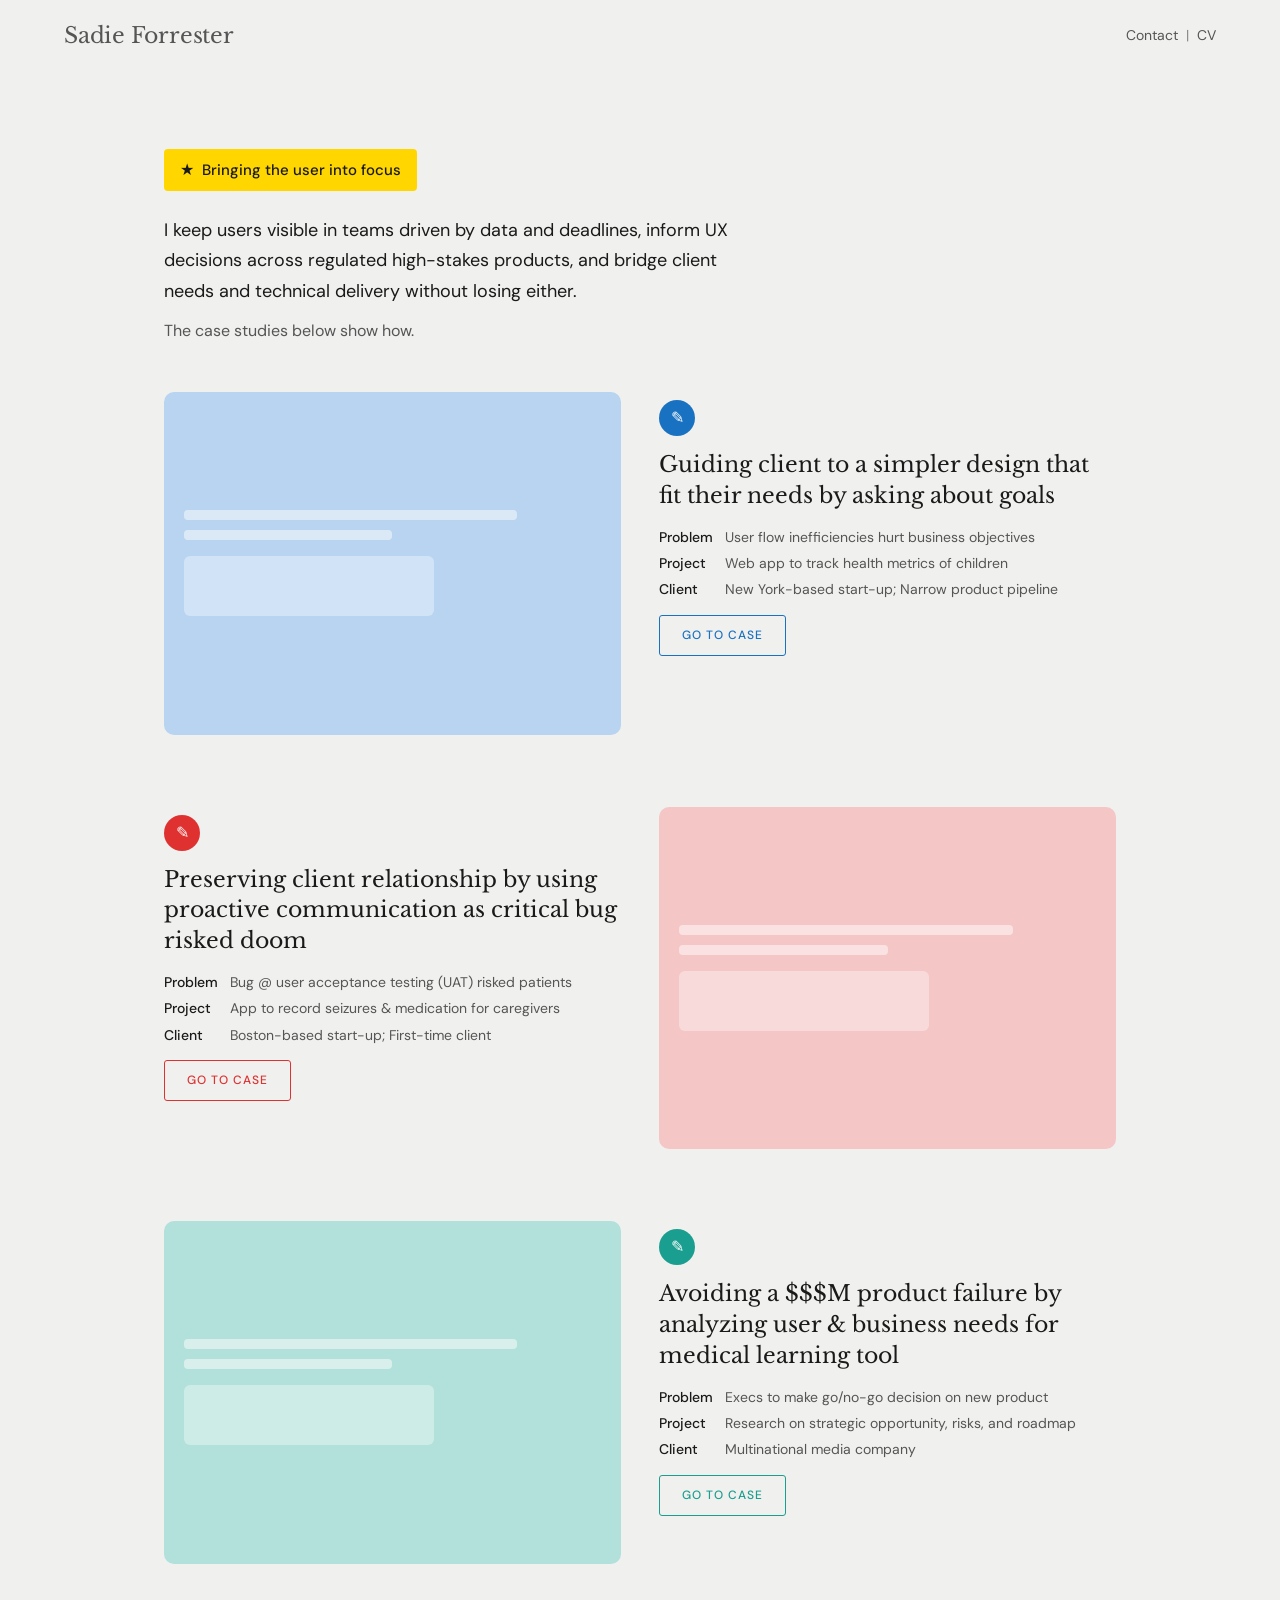
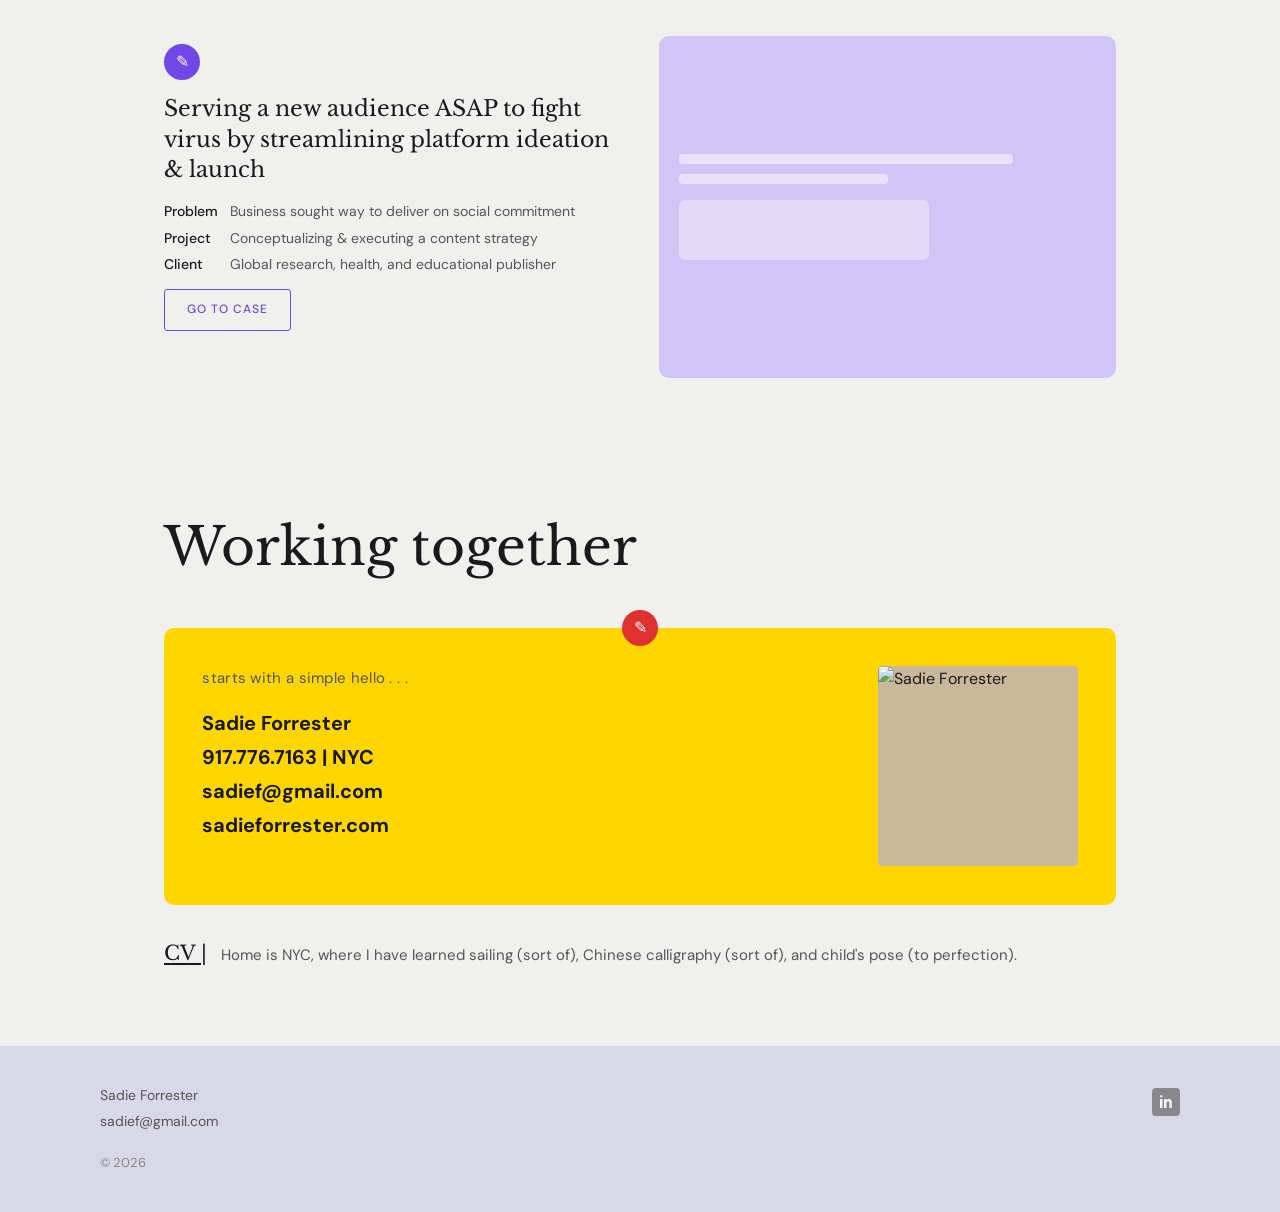
==== index.html @ 5a37bbf8 "Add files via upload" ====
<!DOCTYPE html>
<html lang="en">
<head>
  <meta charset="UTF-8" />
  <meta name="viewport" content="width=device-width, initial-scale=1.0" />
  <title>Sadie Forrester</title>
  <link rel="stylesheet" href="styles.css" />
  <link href="https://fonts.googleapis.com/css2?family=Libre+Baskerville:ital,wght@0,400;0,700;1,400&family=DM+Sans:wght@300;400;500&display=swap" rel="stylesheet">
</head>
<body>

  <!-- NAV -->
  <nav class="nav">
    <a href="index.html" class="nav-logo">Sadie Forrester</a>
    <div class="nav-links">
      <a href="contact.html">Contact</a>
      <span class="nav-divider">|</span>
      <a href="cv.html">CV</a>
    </div>
  </nav>

  <!-- HERO -->
  <section class="hero">
    <div class="hero-tag">
      <span class="star">★</span>
      <span>Bringing the user into focus</span>
    </div>
    <p class="hero-body">
      I keep users visible in teams driven by data and deadlines, inform UX decisions across regulated high-stakes products, and bridge client needs and technical delivery without losing either.
    </p>
    <p class="hero-sub">The case studies below show how.</p>
  </section>

  <!-- CASE STUDIES -->
  <main class="cases-grid">

    <!-- Case 1 -->
    <article class="case-card">
      <div class="case-preview case-preview--blue">
        <img src="assets/case1-preview.png" alt="Case 1 preview" onerror="this.style.display='none'" />
        <div class="case-preview-placeholder">
          <div class="preview-bar"></div>
          <div class="preview-bar short"></div>
          <div class="preview-box"></div>
        </div>
      </div>
      <div class="case-meta">
        <span class="case-icon case-icon--blue">✎</span>
        <h2 class="case-title">Guiding client to a simpler design that fit their needs by asking about goals</h2>
        <dl class="case-details">
          <dt>Problem</dt>
          <dd>User flow inefficiencies hurt business objectives</dd>
          <dt>Project</dt>
          <dd>Web app to track health metrics of children</dd>
          <dt>Client</dt>
          <dd>New York-based start-up; Narrow product pipeline</dd>
        </dl>
        <a href="case1.html" class="btn-case">GO TO CASE</a>
      </div>
    </article>

    <!-- Case 2 -->
    <article class="case-card">
      <div class="case-preview case-preview--red">
        <div class="case-preview-placeholder">
          <div class="preview-bar"></div>
          <div class="preview-bar short"></div>
          <div class="preview-box"></div>
        </div>
      </div>
      <div class="case-meta">
        <span class="case-icon case-icon--red">✎</span>
        <h2 class="case-title">Preserving client relationship by using proactive communication as critical bug risked doom</h2>
        <dl class="case-details">
          <dt>Problem</dt>
          <dd>Bug @ user acceptance testing (UAT) risked patients</dd>
          <dt>Project</dt>
          <dd>App to record seizures & medication for caregivers</dd>
          <dt>Client</dt>
          <dd>Boston-based start-up; First-time client</dd>
        </dl>
        <a href="case2.html" class="btn-case btn-case--red">GO TO CASE</a>
      </div>
    </article>

    <!-- Case 3 -->
    <article class="case-card">
      <div class="case-preview case-preview--teal">
        <div class="case-preview-placeholder">
          <div class="preview-bar"></div>
          <div class="preview-bar short"></div>
          <div class="preview-box"></div>
        </div>
      </div>
      <div class="case-meta">
        <span class="case-icon case-icon--teal">✎</span>
        <h2 class="case-title">Avoiding a $$$M product failure by analyzing user & business needs for medical learning tool</h2>
        <dl class="case-details">
          <dt>Problem</dt>
          <dd>Execs to make go/no-go decision on new product</dd>
          <dt>Project</dt>
          <dd>Research on strategic opportunity, risks, and roadmap</dd>
          <dt>Client</dt>
          <dd>Multinational media company</dd>
        </dl>
        <a href="case3.html" class="btn-case btn-case--teal">GO TO CASE</a>
      </div>
    </article>

    <!-- Case 4 -->
    <article class="case-card">
      <div class="case-preview case-preview--purple">
        <div class="case-preview-placeholder">
          <div class="preview-bar"></div>
          <div class="preview-bar short"></div>
          <div class="preview-box"></div>
        </div>
      </div>
      <div class="case-meta">
        <span class="case-icon case-icon--purple">✎</span>
        <h2 class="case-title">Serving a new audience ASAP to fight virus by streamlining platform ideation & launch</h2>
        <dl class="case-details">
          <dt>Problem</dt>
          <dd>Business sought way to deliver on social commitment</dd>
          <dt>Project</dt>
          <dd>Conceptualizing & executing a content strategy</dd>
          <dt>Client</dt>
          <dd>Global research, health, and educational publisher</dd>
        </dl>
        <a href="case4.html" class="btn-case btn-case--purple">GO TO CASE</a>
      </div>
    </article>

  </main>

  <!-- WORKING TOGETHER SECTION -->
  <section class="working-together">
    <h2 class="wt-title">Working together</h2>
    <div class="wt-card">
      <span class="wt-icon">✎</span>
      <div class="wt-card-inner">
        <div class="wt-text">
          <p class="wt-tagline">starts with a simple hello . . .</p>
          <p class="wt-contact-info">
            <strong>Sadie Forrester</strong><br>
            917.776.7163 | NYC<br>
            sadief@gmail.com<br>
            sadieforrester.com
          </p>
        </div>
        <div class="wt-photo">
          <img src="assets/sadie-photo.jpg" alt="Sadie Forrester" onerror="this.style.background='#c9b99a'; this.style.display='block';" />
        </div>
      </div>
    </div>
    <div class="wt-cv">
      <span class="cv-label">CV |</span>
      <p class="cv-text">Home is NYC, where I have learned sailing (sort of), Chinese calligraphy (sort of), and child's pose (to perfection).</p>
    </div>
  </section>

  <!-- FOOTER -->
  <footer class="footer">
    <div class="footer-inner">
      <div class="footer-left">
        <p>Sadie Forrester</p>
        <p>sadief@gmail.com</p>
        <p class="footer-copy">© 2026</p>
      </div>
      <a href="https://linkedin.com" class="footer-linkedin" aria-label="LinkedIn">
        <svg width="28" height="28" viewBox="0 0 28 28" fill="none" xmlns="http://www.w3.org/2000/svg">
          <rect width="28" height="28" rx="4" fill="#666"/>
          <path d="M8 11h2.5v9H8v-9zm1.25-1.5a1.25 1.25 0 110-2.5 1.25 1.25 0 010 2.5zM12 11h2.4v1.23h.03c.33-.63 1.15-1.3 2.37-1.3 2.54 0 3 1.67 3 3.84V20h-2.5v-4.7c0-.93-.02-2.13-1.3-2.13-1.3 0-1.5 1.01-1.5 2.06V20H12v-9z" fill="white"/>
        </svg>
      </a>
    </div>
  </footer>

  <script src="main.js"></script>
</body>
</html>
---- styles.css ----
/* =============================================
   SADIE FORRESTER — RESPONSIVE PORTFOLIO
   Breakpoints: mobile <600, tablet 600-1024, desktop >1024
   ============================================= */

:root {
  --yellow: #FFD600;
  --yellow-dark: #f5ca00;
  --red: #E03131;
  --teal: #1a9e8f;
  --purple: #7048e8;
  --blue-btn: #1971c2;
  --bg: #f0f0ee;
  --bg-footer: #d8d8e8;
  --text: #1a1a1a;
  --text-light: #555;
  --text-muted: #888;
  --font-serif: 'Libre Baskerville', Georgia, serif;
  --font-sans: 'DM Sans', sans-serif;
  --max-w: 1080px;
  --gutter: clamp(20px, 5vw, 80px);
  --radius: 10px;
}

*, *::before, *::after { box-sizing: border-box; margin: 0; padding: 0; }

html { scroll-behavior: smooth; }

body {
  background: var(--bg);
  color: var(--text);
  font-family: var(--font-sans);
  font-size: 16px;
  line-height: 1.6;
  -webkit-font-smoothing: antialiased;
}

a { color: inherit; text-decoration: none; }

img { display: block; max-width: 100%; height: auto; }

/* =============================================
   NAV
   ============================================= */
.nav {
  display: flex;
  align-items: center;
  justify-content: space-between;
  padding: 18px var(--gutter);
  background: var(--bg);
  position: sticky;
  top: 0;
  z-index: 100;
  border-bottom: 1px solid transparent;
  transition: border-color 0.2s;
}

.nav.scrolled { border-color: #ddd; }

.nav-logo {
  font-family: var(--font-serif);
  font-size: clamp(16px, 2vw, 22px);
  font-weight: 400;
  color: var(--text-light);
  letter-spacing: -0.01em;
}

.nav-links {
  display: flex;
  align-items: center;
  gap: 8px;
  font-size: 14px;
  color: var(--text-light);
}

.nav-links a:hover { color: var(--text); }
.nav-divider { color: var(--text-muted); }

/* =============================================
   HERO
   ============================================= */
.hero {
  max-width: var(--max-w);
  margin: 0 auto;
  padding: clamp(32px, 6vw, 80px) var(--gutter) clamp(24px, 4vw, 48px);
}

.hero-tag {
  display: inline-flex;
  align-items: center;
  gap: 8px;
  background: var(--yellow);
  padding: 8px 16px;
  border-radius: 4px;
  font-size: clamp(13px, 1.5vw, 15px);
  font-weight: 500;
  margin-bottom: 24px;
}

.star { font-size: 16px; }

.hero-body {
  font-size: clamp(15px, 1.8vw, 18px);
  color: var(--text);
  max-width: 600px;
  margin-bottom: 12px;
  line-height: 1.7;
}

.hero-sub {
  font-size: clamp(14px, 1.5vw, 16px);
  color: var(--text-light);
}

/* =============================================
   CASE STUDIES GRID
   ============================================= */
.cases-grid {
  max-width: var(--max-w);
  margin: 0 auto;
  padding: 0 var(--gutter) clamp(40px, 6vw, 80px);
  display: grid;
  gap: clamp(48px, 6vw, 72px);
}

.case-card {
  display: grid;
  grid-template-columns: 1fr 1fr;
  gap: clamp(20px, 3vw, 48px);
  align-items: start;
}

/* Alternate image/text sides */
.case-card:nth-child(even) .case-preview { order: 2; }
.case-card:nth-child(even) .case-meta { order: 1; }

/* CASE PREVIEW */
.case-preview {
  border-radius: var(--radius);
  overflow: hidden;
  aspect-ratio: 4/3;
  position: relative;
  display: flex;
  align-items: center;
  justify-content: center;
}

.case-preview img {
  width: 100%;
  height: 100%;
  object-fit: cover;
  border-radius: var(--radius);
}

.case-preview-placeholder {
  width: 100%;
  height: 100%;
  display: flex;
  flex-direction: column;
  gap: 10px;
  padding: 20px;
  justify-content: center;
}

.preview-bar {
  height: 10px;
  background: rgba(255,255,255,0.5);
  border-radius: 4px;
  width: 80%;
}
.preview-bar.short { width: 50%; }
.preview-box {
  width: 60%;
  height: 60px;
  background: rgba(255,255,255,0.35);
  border-radius: 6px;
  margin-top: 6px;
}

.case-preview--blue   { background: #b8d4f0; }
.case-preview--red    { background: #f5c6c6; }
.case-preview--teal   { background: #b2e0da; }
.case-preview--purple { background: #d0c5f5; }

/* CASE META */
.case-meta {
  display: flex;
  flex-direction: column;
  gap: 14px;
  padding-top: 8px;
}

.case-icon {
  width: 36px;
  height: 36px;
  border-radius: 50%;
  display: flex;
  align-items: center;
  justify-content: center;
  font-size: 16px;
  color: white;
  flex-shrink: 0;
}
.case-icon--blue   { background: var(--blue-btn); }
.case-icon--red    { background: var(--red); }
.case-icon--teal   { background: var(--teal); }
.case-icon--purple { background: var(--purple); }

.case-title {
  font-family: var(--font-serif);
  font-size: clamp(16px, 2vw, 22px);
  font-weight: 400;
  line-height: 1.4;
  color: var(--text);
}

.case-details {
  display: grid;
  grid-template-columns: auto 1fr;
  gap: 4px 12px;
  font-size: clamp(12px, 1.3vw, 14px);
  color: var(--text-light);
}

.case-details dt {
  font-weight: 500;
  color: var(--text);
  white-space: nowrap;
}

.case-details dd { color: var(--text-light); }

/* CASE BUTTON */
.btn-case {
  display: inline-block;
  border: 1.5px solid var(--blue-btn);
  color: var(--blue-btn);
  font-size: 12px;
  font-weight: 500;
  letter-spacing: 0.08em;
  padding: 10px 22px;
  border-radius: 3px;
  text-transform: uppercase;
  width: fit-content;
  transition: background 0.2s, color 0.2s;
}
.btn-case:hover { background: var(--blue-btn); color: white; }

.btn-case--red    { border-color: var(--red); color: var(--red); }
.btn-case--red:hover { background: var(--red); color: white; }

.btn-case--teal   { border-color: var(--teal); color: var(--teal); }
.btn-case--teal:hover { background: var(--teal); color: white; }

.btn-case--purple { border-color: var(--purple); color: var(--purple); }
.btn-case--purple:hover { background: var(--purple); color: white; }

/* =============================================
   WORKING TOGETHER
   ============================================= */
.working-together {
  max-width: var(--max-w);
  margin: 0 auto;
  padding: clamp(24px, 4vw, 56px) var(--gutter) clamp(40px, 6vw, 80px);
}

.wt-title {
  font-family: var(--font-serif);
  font-size: clamp(28px, 5vw, 52px);
  font-weight: 400;
  margin-bottom: clamp(24px, 3vw, 40px);
  color: var(--text);
}

.wt-card {
  background: var(--yellow);
  border-radius: var(--radius);
  padding: clamp(24px, 3vw, 40px);
  position: relative;
  margin-bottom: 32px;
}

.wt-icon {
  position: absolute;
  top: -18px;
  left: 50%;
  transform: translateX(-50%);
  width: 36px;
  height: 36px;
  background: var(--red);
  border-radius: 50%;
  display: flex;
  align-items: center;
  justify-content: center;
  color: white;
  font-size: 16px;
}

.wt-card-inner {
  display: flex;
  gap: clamp(20px, 3vw, 40px);
  align-items: flex-start;
}

.wt-text { flex: 1; }

.wt-tagline {
  font-size: clamp(12px, 1.5vw, 15px);
  color: #555;
  font-style: normal;
  margin-bottom: 16px;
  letter-spacing: 0.02em;
}

.wt-contact-info {
  font-size: clamp(15px, 1.8vw, 20px);
  font-weight: 700;
  line-height: 1.7;
}

.wt-photo {
  width: clamp(100px, 20vw, 200px);
  flex-shrink: 0;
}

.wt-photo img {
  width: 100%;
  aspect-ratio: 1;
  object-fit: cover;
  border-radius: 4px;
  background: #c9b99a;
  min-height: 100px;
}

.wt-cv {
  display: flex;
  align-items: baseline;
  gap: 14px;
}

.cv-label {
  font-family: var(--font-serif);
  font-size: clamp(16px, 2vw, 20px);
  text-decoration: underline;
  text-underline-offset: 3px;
  white-space: nowrap;
  flex-shrink: 0;
}

.cv-text {
  font-size: clamp(13px, 1.5vw, 15px);
  color: var(--text-light);
}

/* =============================================
   FOOTER
   ============================================= */
.footer {
  background: var(--bg-footer);
  padding: clamp(24px, 3vw, 40px) var(--gutter);
}

.footer-inner {
  max-width: var(--max-w);
  margin: 0 auto;
  display: flex;
  justify-content: space-between;
  align-items: flex-start;
}

.footer-left {
  display: flex;
  flex-direction: column;
  gap: 4px;
  font-size: 14px;
  color: var(--text-light);
}

.footer-copy { margin-top: 16px; font-size: 13px; color: var(--text-muted); }

.footer-linkedin { display: flex; align-items: center; margin-top: 4px; }
.footer-linkedin svg { opacity: 0.7; transition: opacity 0.2s; }
.footer-linkedin:hover svg { opacity: 1; }

/* =============================================
   CASE STUDY PAGE (shared)
   ============================================= */
.case-page {
  max-width: 860px;
  margin: 0 auto;
  padding: clamp(32px, 5vw, 64px) var(--gutter);
}

.case-page-header {
  margin-bottom: clamp(32px, 4vw, 56px);
}

.case-label {
  font-size: 12px;
  font-weight: 500;
  letter-spacing: 0.1em;
  text-transform: uppercase;
  color: var(--text-muted);
  margin-bottom: 8px;
}

.case-page-title {
  font-family: var(--font-serif);
  font-size: clamp(18px, 2.5vw, 28px);
  font-weight: 700;
  line-height: 1.35;
  color: var(--text);
  margin-bottom: 24px;
}

.case-study-section {
  margin-bottom: clamp(40px, 5vw, 64px);
}

.case-study-section h2 {
  font-family: var(--font-serif);
  font-size: clamp(20px, 2.5vw, 28px);
  font-weight: 400;
  line-height: 1.35;
  margin-bottom: 20px;
  color: var(--text);
}

.case-study-section h3 {
  font-size: clamp(14px, 1.5vw, 16px);
  font-weight: 600;
  margin-bottom: 12px;
  color: var(--text);
}

.case-study-section p {
  font-size: clamp(14px, 1.5vw, 16px);
  color: var(--text-light);
  margin-bottom: 12px;
  line-height: 1.75;
}

.case-study-section ul {
  padding-left: 20px;
  font-size: clamp(14px, 1.5vw, 16px);
  color: var(--text-light);
  line-height: 1.75;
}

.case-highlight {
  background: var(--yellow);
  padding: clamp(20px, 3vw, 36px);
  border-radius: var(--radius);
  margin: 24px 0;
}

.case-highlight h2 {
  font-family: var(--font-serif);
  font-size: clamp(18px, 2.5vw, 26px);
  font-weight: 400;
  line-height: 1.4;
  margin-bottom: 12px;
}

.case-highlight ul {
  padding-left: 20px;
  font-size: clamp(13px, 1.5vw, 15px);
  line-height: 1.8;
}

.case-highlight-salmon {
  background: #f5c4a0;
  padding: clamp(20px, 3vw, 36px);
  border-radius: var(--radius);
  margin: 24px 0;
}

.case-step-icon {
  width: 36px;
  height: 36px;
  border-radius: 50%;
  display: flex;
  align-items: center;
  justify-content: center;
  font-size: 16px;
  color: white;
  margin-bottom: 16px;
  flex-shrink: 0;
}

.role-block {
  display: flex;
  gap: 16px;
  align-items: flex-start;
  flex-wrap: wrap;
}

.role-block-text { flex: 1; min-width: 200px; }

.role-block-logo {
  background: white;
  padding: 10px 16px;
  border-radius: 6px;
  font-weight: 700;
  font-size: 14px;
  display: flex;
  align-items: center;
  gap: 4px;
  white-space: nowrap;
  flex-shrink: 0;
}

.case-image {
  width: 100%;
  border-radius: 6px;
  background: #ddd;
  margin: 16px 0;
  min-height: 160px;
}

.step-grid {
  display: grid;
  grid-template-columns: 1fr 1fr;
  gap: 24px;
  margin: 20px 0;
}

.step-box {
  padding: 20px;
  background: rgba(0,0,0,0.04);
  border-radius: 8px;
}

.next-case-nav {
  display: flex;
  justify-content: space-between;
  align-items: center;
  padding: 24px 0;
  border-top: 1px solid #ddd;
  margin-top: 48px;
  font-size: 13px;
  color: var(--text-muted);
  letter-spacing: 0.05em;
  text-transform: uppercase;
}

.next-case-nav a {
  display: flex;
  align-items: center;
  gap: 6px;
  color: var(--text-light);
  font-weight: 500;
  transition: color 0.2s;
}

.next-case-nav a:hover { color: var(--text); }

/* Return button */
.return-btn {
  display: block;
  text-align: center;
  margin: 40px auto 0;
  border: 1.5px solid #aaa;
  color: var(--text-light);
  font-size: 12px;
  font-weight: 500;
  letter-spacing: 0.08em;
  padding: 12px 28px;
  border-radius: 3px;
  text-transform: uppercase;
  width: fit-content;
  transition: background 0.2s, color 0.2s;
}
.return-btn:hover { background: var(--text-light); color: white; }

/* =============================================
   CONTACT PAGE
   ============================================= */
.contact-page {
  max-width: var(--max-w);
  margin: 0 auto;
  padding: clamp(24px, 4vw, 56px) var(--gutter) clamp(40px, 6vw, 80px);
}

/* =============================================
   CV PAGE
   ============================================= */
.cv-page {
  max-width: 800px;
  margin: 0 auto;
  padding: clamp(32px, 5vw, 64px) var(--gutter);
}

.cv-page h1 {
  font-family: var(--font-serif);
  font-size: clamp(24px, 3vw, 36px);
  font-weight: 400;
  margin-bottom: 32px;
}

.cv-section { margin-bottom: 40px; }

.cv-section h2 {
  font-size: 12px;
  font-weight: 600;
  text-transform: uppercase;
  letter-spacing: 0.1em;
  border-bottom: 1px solid #ccc;
  padding-bottom: 8px;
  margin-bottom: 16px;
  color: var(--text-muted);
}

.cv-item { margin-bottom: 20px; }

.cv-item-header {
  display: flex;
  justify-content: space-between;
  align-items: baseline;
  gap: 12px;
  flex-wrap: wrap;
}

.cv-item-title {
  font-weight: 600;
  font-size: 15px;
}

.cv-item-date {
  font-size: 13px;
  color: var(--text-muted);
  white-space: nowrap;
}

.cv-item-company {
  font-size: 14px;
  color: var(--text-light);
  margin-bottom: 6px;
}

.cv-item p {
  font-size: 14px;
  color: var(--text-light);
  line-height: 1.7;
}

/* =============================================
   RESPONSIVE — TABLET (600–1024px)
   ============================================= */
@media (max-width: 1024px) {
  .step-grid {
    grid-template-columns: 1fr;
  }
}

/* =============================================
   RESPONSIVE — MOBILE (<600px)
   ============================================= */
@media (max-width: 600px) {
  :root { --gutter: 20px; }

  /* Nav */
  .nav { padding: 14px 20px; }
  .nav-logo { font-size: 16px; }
  .nav-links { font-size: 13px; gap: 6px; }

  /* Hero */
  .hero { padding: 28px 20px 20px; }

  /* Case cards — stack vertically */
  .case-card {
    grid-template-columns: 1fr;
    gap: 16px;
  }
  .case-card:nth-child(even) .case-preview { order: 0; }
  .case-card:nth-child(even) .case-meta { order: 0; }

  .case-preview { aspect-ratio: 16/9; }

  /* Working together */
  .wt-card-inner { flex-direction: column; }
  .wt-photo { width: 120px; }
  .wt-cv { flex-direction: column; gap: 8px; }

  /* Case page */
  .case-page { padding: 24px 20px; }

  /* Footer */
  .footer-inner { gap: 16px; }

  /* Step grid */
  .step-grid { grid-template-columns: 1fr; }

  /* Role block */
  .role-block { flex-direction: column; }
}

/* =============================================
   PAGE TRANSITIONS
   ============================================= */
@keyframes fadeIn {
  from { opacity: 0; transform: translateY(12px); }
  to { opacity: 1; transform: translateY(0); }
}

body { animation: fadeIn 0.35s ease both; }

/* =============================================
   CORNER BRACKETS DECORATION
   ============================================= */
.bracket-frame {
  position: relative;
  margin: 0 auto;
  max-width: var(--max-w);
  padding: 0 var(--gutter);
}

.bracket-frame::before,
.bracket-frame::after {
  content: '';
  position: absolute;
  width: 20px;
  height: 20px;
  border-color: #bbb;
  border-style: solid;
}

.bracket-frame::before {
  top: 0; left: var(--gutter);
  border-width: 2px 0 0 2px;
}

.bracket-frame::after {
  bottom: 0; right: var(--gutter);
  border-width: 0 2px 2px 0;
}
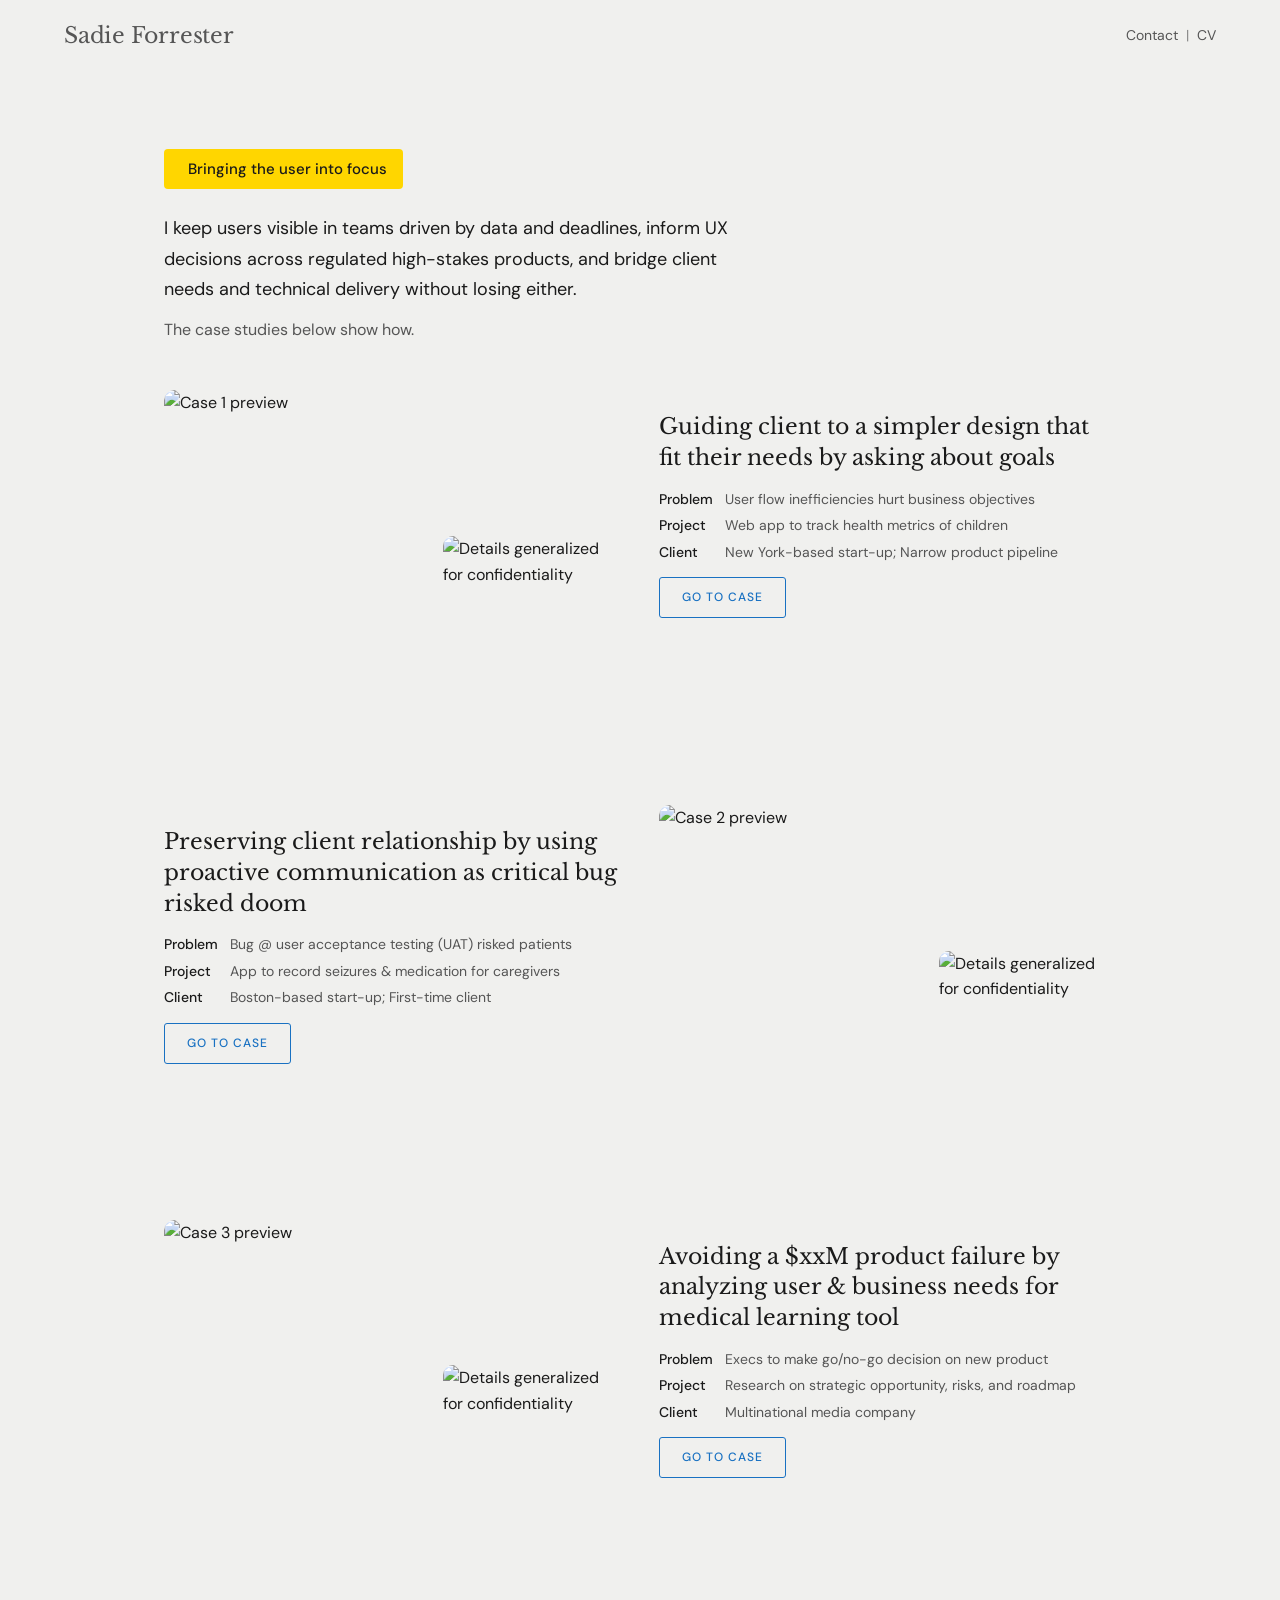
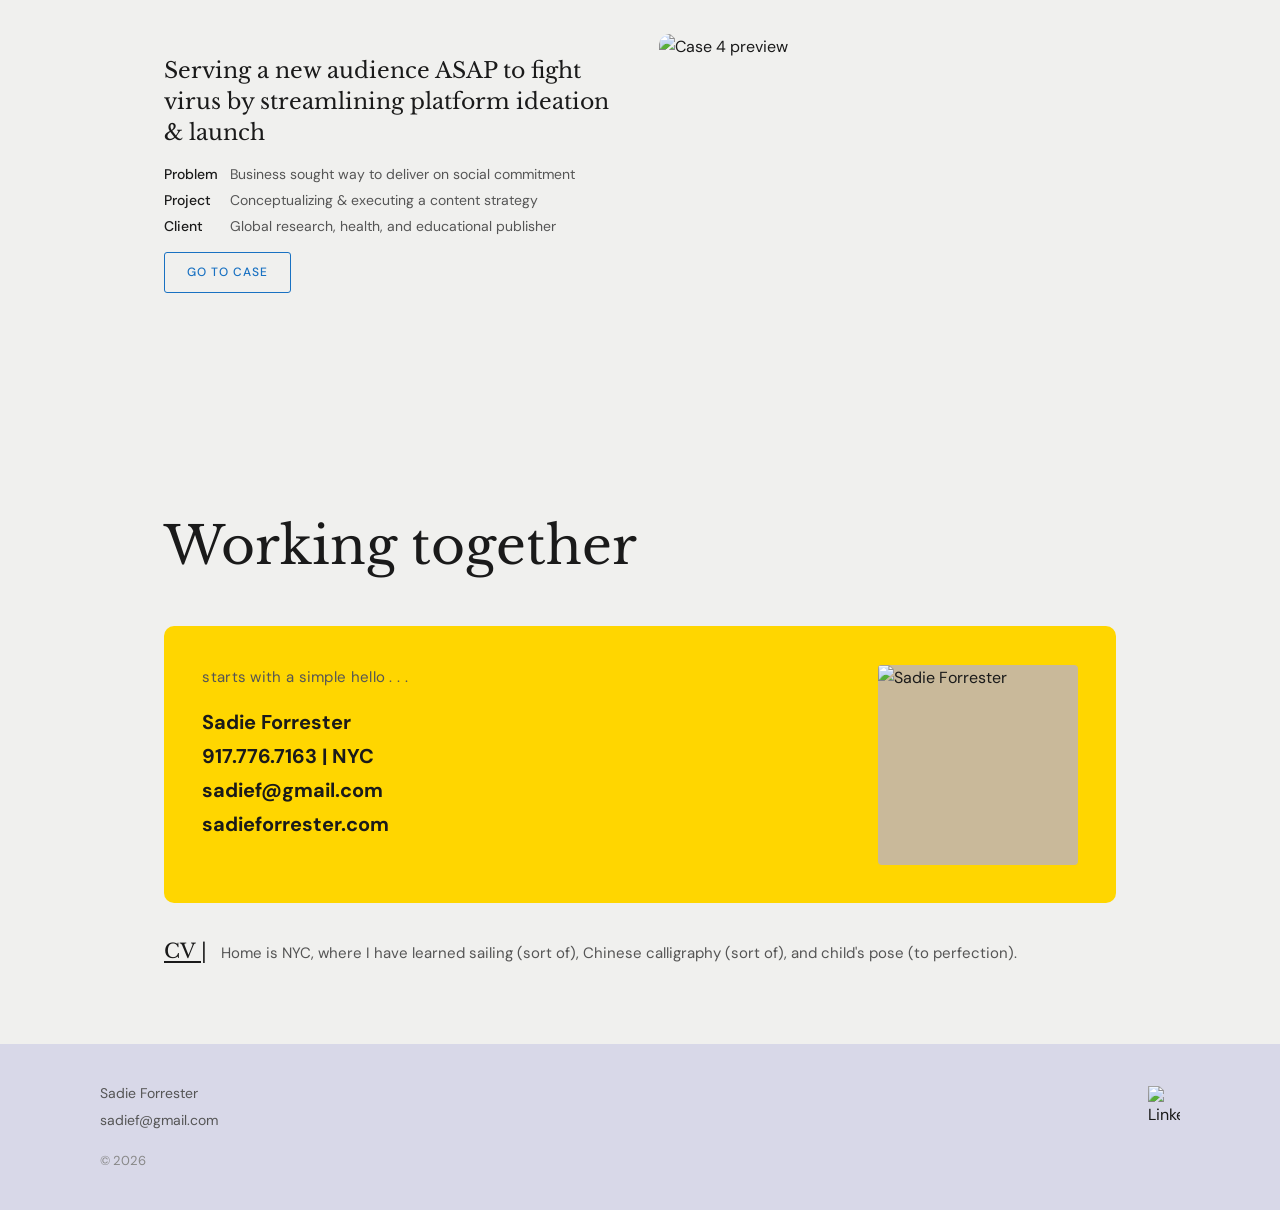
==== commit b29326ac: "Add files via upload" ====
--- a/index.html
+++ b/index.html
@@ -3,175 +3,152 @@
 <head>
   <meta charset="UTF-8" />
   <meta name="viewport" content="width=device-width, initial-scale=1.0" />
-  <title>Sadie Forrester</title>
+  <title>Sadie Forrester Product Design</title>
   <link rel="stylesheet" href="styles.css" />
   <link href="https://fonts.googleapis.com/css2?family=Libre+Baskerville:ital,wght@0,400;0,700;1,400&family=DM+Sans:wght@300;400;500&display=swap" rel="stylesheet">
 </head>
 <body>
 
-  <!-- NAV -->
   <nav class="nav">
     <a href="index.html" class="nav-logo">Sadie Forrester</a>
     <div class="nav-links">
       <a href="contact.html">Contact</a>
       <span class="nav-divider">|</span>
-      <a href="cv.html">CV</a>
+      <a href="https://drive.google.com/file/d/1K-sduLfD4elApQEqa386CJkQNnp3YMXb/view?usp=sharing" target="_blank">CV</a>
     </div>
   </nav>
 
-  <!-- HERO -->
   <section class="hero">
     <div class="hero-tag">
-      <span class="star">★</span>
+      <img src="https://www.sadieforrester.com/_assets/v11/912a834483ef8fdd9a302430ced0adff1baad676.svg" alt="" class="hero-tag-icon" />
       <span>Bringing the user into focus</span>
     </div>
-    <p class="hero-body">
-      I keep users visible in teams driven by data and deadlines, inform UX decisions across regulated high-stakes products, and bridge client needs and technical delivery without losing either.
-    </p>
+    <p class="hero-body">I keep users visible in teams driven by data and deadlines, inform UX decisions across regulated high-stakes products, and bridge client needs and technical delivery without losing either.</p>
     <p class="hero-sub">The case studies below show how.</p>
   </section>
 
-  <!-- CASE STUDIES -->
   <main class="cases-grid">
 
-    <!-- Case 1 -->
     <article class="case-card">
-      <div class="case-preview case-preview--blue">
-        <img src="assets/case1-preview.png" alt="Case 1 preview" onerror="this.style.display='none'" />
-        <div class="case-preview-placeholder">
-          <div class="preview-bar"></div>
-          <div class="preview-bar short"></div>
-          <div class="preview-box"></div>
+      <div class="case-preview">
+        <img src="https://www.sadieforrester.com/_assets/v11/b9c0efaf76ffd2287ed1f43edaa5744e029959a1.png" alt="Case 1 preview" class="preview-img" />
+        <div class="confidentiality-badge">
+          <img src="https://www.sadieforrester.com/_assets/v11/6470732bac26b77893629264b9b4aafd38997ca8.svg" alt="Details generalized for confidentiality" />
         </div>
       </div>
       <div class="case-meta">
-        <span class="case-icon case-icon--blue">✎</span>
+        <img src="https://www.sadieforrester.com/_assets/v11/f7071cefa5104e6b1405f8dc7cc6298db84c6225.svg" alt="" class="case-icon-img" />
         <h2 class="case-title">Guiding client to a simpler design that fit their needs by asking about goals</h2>
         <dl class="case-details">
-          <dt>Problem</dt>
-          <dd>User flow inefficiencies hurt business objectives</dd>
-          <dt>Project</dt>
-          <dd>Web app to track health metrics of children</dd>
-          <dt>Client</dt>
-          <dd>New York-based start-up; Narrow product pipeline</dd>
+          <dt>Problem</dt><dd>User flow inefficiencies hurt business objectives</dd>
+          <dt>Project</dt><dd>Web app to track health metrics of children</dd>
+          <dt>Client</dt><dd>New York-based start-up; Narrow product pipeline</dd>
         </dl>
-        <a href="case1.html" class="btn-case">GO TO CASE</a>
+        <a href="case1.html" class="btn-case">
+          <img src="https://www.sadieforrester.com/_assets/v11/f3c5f95e973d28b500ced9c5968bce44490f41d5.svg" alt="" class="btn-icon" />Go to case
+        </a>
       </div>
     </article>
 
-    <!-- Case 2 -->
-    <article class="case-card">
-      <div class="case-preview case-preview--red">
-        <div class="case-preview-placeholder">
-          <div class="preview-bar"></div>
-          <div class="preview-bar short"></div>
-          <div class="preview-box"></div>
+    <article class="case-card case-card--reverse">
+      <div class="case-preview">
+        <img src="https://www.sadieforrester.com/_assets/v11/4e1322307d984f1189d584a5adaa9f0f3a6e53dc.png" alt="Case 2 preview" class="preview-img" />
+        <div class="confidentiality-badge">
+          <img src="https://www.sadieforrester.com/_assets/v11/6470732bac26b77893629264b9b4aafd38997ca8.svg" alt="Details generalized for confidentiality" />
         </div>
       </div>
       <div class="case-meta">
-        <span class="case-icon case-icon--red">✎</span>
+        <img src="https://www.sadieforrester.com/_assets/v11/53761e948f29c969edc8534885cf1750d7807405.svg" alt="" class="case-icon-img" />
         <h2 class="case-title">Preserving client relationship by using proactive communication as critical bug risked doom</h2>
         <dl class="case-details">
-          <dt>Problem</dt>
-          <dd>Bug @ user acceptance testing (UAT) risked patients</dd>
-          <dt>Project</dt>
-          <dd>App to record seizures & medication for caregivers</dd>
-          <dt>Client</dt>
-          <dd>Boston-based start-up; First-time client</dd>
+          <dt>Problem</dt><dd>Bug @ user acceptance testing (UAT) risked patients</dd>
+          <dt>Project</dt><dd>App to record seizures & medication for caregivers</dd>
+          <dt>Client</dt><dd>Boston-based start-up; First-time client</dd>
         </dl>
-        <a href="case2.html" class="btn-case btn-case--red">GO TO CASE</a>
+        <a href="case2.html" class="btn-case">
+          <img src="https://www.sadieforrester.com/_assets/v11/13f8084ab1d3ebd6e8df327454de1ab0598adbe4.svg" alt="" class="btn-icon" />Go to case
+        </a>
       </div>
     </article>
 
-    <!-- Case 3 -->
     <article class="case-card">
-      <div class="case-preview case-preview--teal">
-        <div class="case-preview-placeholder">
-          <div class="preview-bar"></div>
-          <div class="preview-bar short"></div>
-          <div class="preview-box"></div>
+      <div class="case-preview">
+        <img src="https://www.sadieforrester.com/_assets/v11/90d46fde98ec04b9d315e268fc49592f4047a2eb.png" alt="Case 3 preview" class="preview-img" />
+        <div class="confidentiality-badge">
+          <img src="https://www.sadieforrester.com/_assets/v11/6470732bac26b77893629264b9b4aafd38997ca8.svg" alt="Details generalized for confidentiality" />
         </div>
       </div>
       <div class="case-meta">
-        <span class="case-icon case-icon--teal">✎</span>
-        <h2 class="case-title">Avoiding a $$$M product failure by analyzing user & business needs for medical learning tool</h2>
+        <img src="https://www.sadieforrester.com/_assets/v11/e52ae7716aedad0994b96b9959772fa015299f91.svg" alt="" class="case-icon-img" />
+        <h2 class="case-title">Avoiding a $xxM product failure by analyzing user & business needs for medical learning tool</h2>
         <dl class="case-details">
-          <dt>Problem</dt>
-          <dd>Execs to make go/no-go decision on new product</dd>
-          <dt>Project</dt>
-          <dd>Research on strategic opportunity, risks, and roadmap</dd>
-          <dt>Client</dt>
-          <dd>Multinational media company</dd>
+          <dt>Problem</dt><dd>Execs to make go/no-go decision on new product</dd>
+          <dt>Project</dt><dd>Research on strategic opportunity, risks, and roadmap</dd>
+          <dt>Client</dt><dd>Multinational media company</dd>
         </dl>
-        <a href="case3.html" class="btn-case btn-case--teal">GO TO CASE</a>
+        <a href="case3.html" class="btn-case">
+          <img src="https://www.sadieforrester.com/_assets/v11/09a7a80b923c67180cee61b8519fffebca4327c3.svg" alt="" class="btn-icon" />Go to case
+        </a>
       </div>
     </article>
 
-    <!-- Case 4 -->
-    <article class="case-card">
-      <div class="case-preview case-preview--purple">
-        <div class="case-preview-placeholder">
-          <div class="preview-bar"></div>
-          <div class="preview-bar short"></div>
-          <div class="preview-box"></div>
-        </div>
+    <article class="case-card case-card--reverse">
+      <div class="case-preview">
+        <img src="https://www.sadieforrester.com/_assets/v11/14811e7ec2a13c7535b41ee49b7b26a1624ec96a.png" alt="Case 4 preview" class="preview-img" />
       </div>
       <div class="case-meta">
-        <span class="case-icon case-icon--purple">✎</span>
+        <img src="https://www.sadieforrester.com/_assets/v11/03078ac8142e028f64420ee1f0e0446d31101262.svg" alt="" class="case-icon-img" />
         <h2 class="case-title">Serving a new audience ASAP to fight virus by streamlining platform ideation & launch</h2>
         <dl class="case-details">
-          <dt>Problem</dt>
-          <dd>Business sought way to deliver on social commitment</dd>
-          <dt>Project</dt>
-          <dd>Conceptualizing & executing a content strategy</dd>
-          <dt>Client</dt>
-          <dd>Global research, health, and educational publisher</dd>
+          <dt>Problem</dt><dd>Business sought way to deliver on social commitment</dd>
+          <dt>Project</dt><dd>Conceptualizing & executing a content strategy</dd>
+          <dt>Client</dt><dd>Global research, health, and educational publisher</dd>
         </dl>
-        <a href="case4.html" class="btn-case btn-case--purple">GO TO CASE</a>
+        <a href="case4.html" class="btn-case">
+          <img src="https://www.sadieforrester.com/_assets/v11/3c3e8f066daecc5fc3011cd44304f2792ad6fab3.svg" alt="" class="btn-icon" />Go to case
+        </a>
       </div>
     </article>
 
   </main>
 
-  <!-- WORKING TOGETHER SECTION -->
   <section class="working-together">
     <h2 class="wt-title">Working together</h2>
     <div class="wt-card">
-      <span class="wt-icon">✎</span>
+      <img src="https://www.sadieforrester.com/_assets/v11/e1d359628d5c0ebdde2d62052b72f11b3d2483f5.svg" alt="" class="wt-pencil" />
       <div class="wt-card-inner">
         <div class="wt-text">
           <p class="wt-tagline">starts with a simple hello . . .</p>
           <p class="wt-contact-info">
             <strong>Sadie Forrester</strong><br>
-            917.776.7163 | NYC<br>
-            sadief@gmail.com<br>
-            sadieforrester.com
+            <a href="tel:9177767163">917.776.7163 | NYC</a><br>
+            <a href="mailto:sadief@gmail.com">sadief@gmail.com</a><br>
+            <a href="https://sadieforrester.com">sadieforrester.com</a>
           </p>
         </div>
         <div class="wt-photo">
-          <img src="assets/sadie-photo.jpg" alt="Sadie Forrester" onerror="this.style.background='#c9b99a'; this.style.display='block';" />
+          <img src="https://www.sadieforrester.com/_assets/v11/fab52bb9762244f91d9aa449dc17999be1bf13ee.png" alt="Sadie Forrester" />
         </div>
       </div>
     </div>
     <div class="wt-cv">
-      <span class="cv-label">CV |</span>
+      <a href="https://drive.google.com/file/d/1K-sduLfD4elApQEqa386CJkQNnp3YMXb/view?usp=sharing" target="_blank" class="cv-label">CV |</a>
       <p class="cv-text">Home is NYC, where I have learned sailing (sort of), Chinese calligraphy (sort of), and child's pose (to perfection).</p>
+    </div>
+    <div class="return-wrap">
+      <img src="https://www.sadieforrester.com/_assets/v11/1b1e5071dfee959c8df43a5757d24e2e028ced17.svg" alt="" class="return-icon" />
     </div>
   </section>
 
-  <!-- FOOTER -->
   <footer class="footer">
     <div class="footer-inner">
       <div class="footer-left">
         <p>Sadie Forrester</p>
-        <p>sadief@gmail.com</p>
+        <p><a href="mailto:sadief@gmail.com">sadief@gmail.com</a></p>
         <p class="footer-copy">© 2026</p>
       </div>
-      <a href="https://linkedin.com" class="footer-linkedin" aria-label="LinkedIn">
-        <svg width="28" height="28" viewBox="0 0 28 28" fill="none" xmlns="http://www.w3.org/2000/svg">
-          <rect width="28" height="28" rx="4" fill="#666"/>
-          <path d="M8 11h2.5v9H8v-9zm1.25-1.5a1.25 1.25 0 110-2.5 1.25 1.25 0 010 2.5zM12 11h2.4v1.23h.03c.33-.63 1.15-1.3 2.37-1.3 2.54 0 3 1.67 3 3.84V20h-2.5v-4.7c0-.93-.02-2.13-1.3-2.13-1.3 0-1.5 1.01-1.5 2.06V20H12v-9z" fill="white"/>
-        </svg>
+      <a href="https://www.linkedin.com/in/sadieforrester" target="_blank" class="footer-linkedin" aria-label="LinkedIn">
+        <img src="https://www.sadieforrester.com/_assets/v11/9e3b362b3e5d76a598eff3351468ff6f704a67bc.svg" alt="LinkedIn" width="32" />
       </a>
     </div>
   </footer>
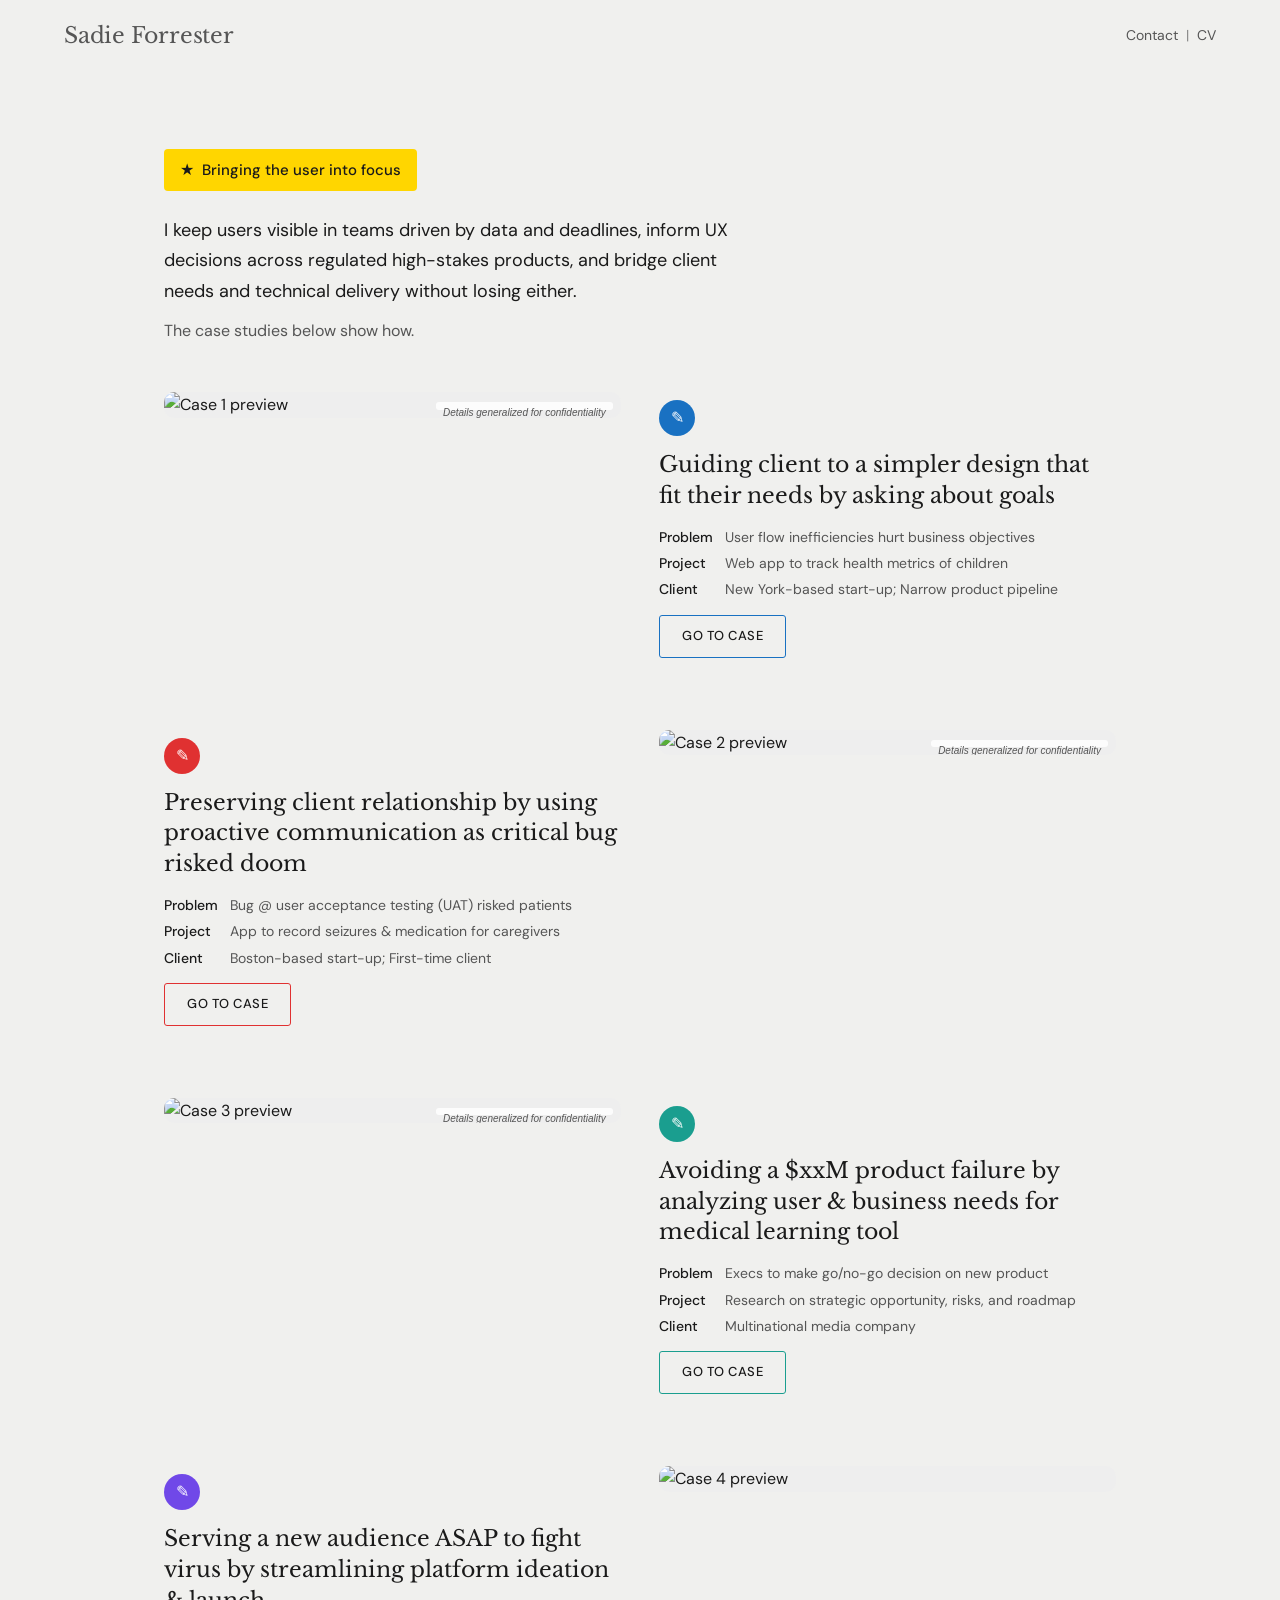
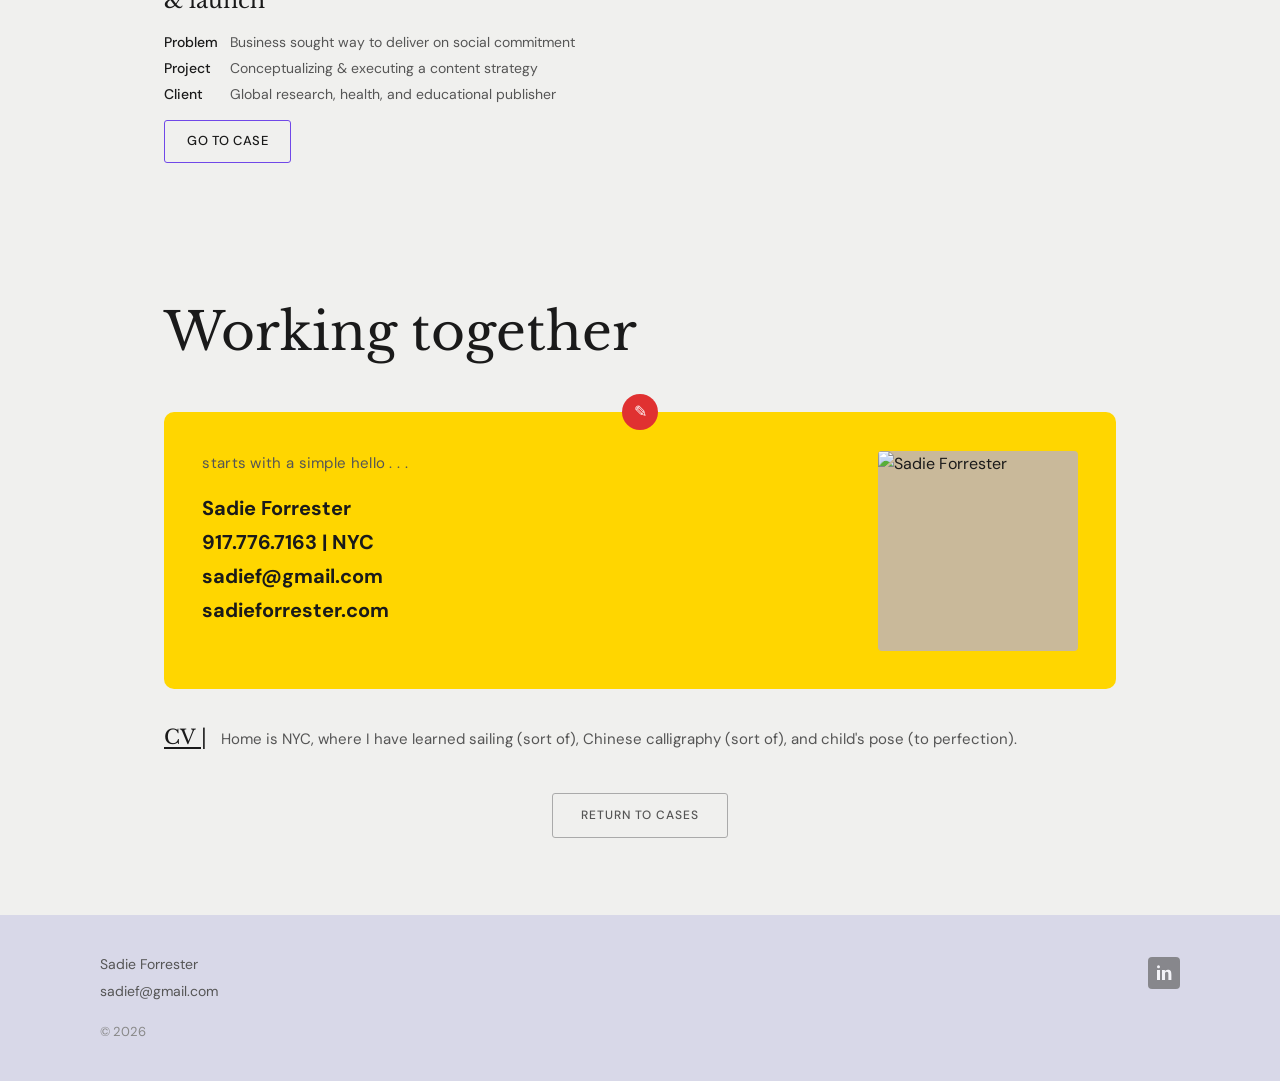
==== commit 72896af8: "Add files via upload" ====
--- a/index.html
+++ b/index.html
@@ -20,7 +20,7 @@
 
   <section class="hero">
     <div class="hero-tag">
-      <img src="https://www.sadieforrester.com/_assets/v11/912a834483ef8fdd9a302430ced0adff1baad676.svg" alt="" class="hero-tag-icon" />
+      <span class="star">★</span>
       <span>Bringing the user into focus</span>
     </div>
     <p class="hero-body">I keep users visible in teams driven by data and deadlines, inform UX decisions across regulated high-stakes products, and bridge client needs and technical delivery without losing either.</p>
@@ -32,63 +32,51 @@
     <article class="case-card">
       <div class="case-preview">
         <img src="https://www.sadieforrester.com/_assets/v11/b9c0efaf76ffd2287ed1f43edaa5744e029959a1.png" alt="Case 1 preview" class="preview-img" />
-        <div class="confidentiality-badge">
-          <img src="https://www.sadieforrester.com/_assets/v11/6470732bac26b77893629264b9b4aafd38997ca8.svg" alt="Details generalized for confidentiality" />
-        </div>
+        <span class="confidentiality-badge">Details generalized for confidentiality</span>
       </div>
       <div class="case-meta">
-        <img src="https://www.sadieforrester.com/_assets/v11/f7071cefa5104e6b1405f8dc7cc6298db84c6225.svg" alt="" class="case-icon-img" />
+        <span class="case-dot case-dot--blue">✎</span>
         <h2 class="case-title">Guiding client to a simpler design that fit their needs by asking about goals</h2>
         <dl class="case-details">
           <dt>Problem</dt><dd>User flow inefficiencies hurt business objectives</dd>
           <dt>Project</dt><dd>Web app to track health metrics of children</dd>
           <dt>Client</dt><dd>New York-based start-up; Narrow product pipeline</dd>
         </dl>
-        <a href="case1.html" class="btn-case">
-          <img src="https://www.sadieforrester.com/_assets/v11/f3c5f95e973d28b500ced9c5968bce44490f41d5.svg" alt="" class="btn-icon" />Go to case
-        </a>
+        <a href="case1.html" class="btn-case">Go to case</a>
       </div>
     </article>
 
     <article class="case-card case-card--reverse">
       <div class="case-preview">
         <img src="https://www.sadieforrester.com/_assets/v11/4e1322307d984f1189d584a5adaa9f0f3a6e53dc.png" alt="Case 2 preview" class="preview-img" />
-        <div class="confidentiality-badge">
-          <img src="https://www.sadieforrester.com/_assets/v11/6470732bac26b77893629264b9b4aafd38997ca8.svg" alt="Details generalized for confidentiality" />
-        </div>
+        <span class="confidentiality-badge">Details generalized for confidentiality</span>
       </div>
       <div class="case-meta">
-        <img src="https://www.sadieforrester.com/_assets/v11/53761e948f29c969edc8534885cf1750d7807405.svg" alt="" class="case-icon-img" />
+        <span class="case-dot case-dot--red">✎</span>
         <h2 class="case-title">Preserving client relationship by using proactive communication as critical bug risked doom</h2>
         <dl class="case-details">
           <dt>Problem</dt><dd>Bug @ user acceptance testing (UAT) risked patients</dd>
-          <dt>Project</dt><dd>App to record seizures & medication for caregivers</dd>
+          <dt>Project</dt><dd>App to record seizures &amp; medication for caregivers</dd>
           <dt>Client</dt><dd>Boston-based start-up; First-time client</dd>
         </dl>
-        <a href="case2.html" class="btn-case">
-          <img src="https://www.sadieforrester.com/_assets/v11/13f8084ab1d3ebd6e8df327454de1ab0598adbe4.svg" alt="" class="btn-icon" />Go to case
-        </a>
+        <a href="case2.html" class="btn-case btn-case--red">Go to case</a>
       </div>
     </article>
 
     <article class="case-card">
       <div class="case-preview">
         <img src="https://www.sadieforrester.com/_assets/v11/90d46fde98ec04b9d315e268fc49592f4047a2eb.png" alt="Case 3 preview" class="preview-img" />
-        <div class="confidentiality-badge">
-          <img src="https://www.sadieforrester.com/_assets/v11/6470732bac26b77893629264b9b4aafd38997ca8.svg" alt="Details generalized for confidentiality" />
-        </div>
+        <span class="confidentiality-badge">Details generalized for confidentiality</span>
       </div>
       <div class="case-meta">
-        <img src="https://www.sadieforrester.com/_assets/v11/e52ae7716aedad0994b96b9959772fa015299f91.svg" alt="" class="case-icon-img" />
-        <h2 class="case-title">Avoiding a $xxM product failure by analyzing user & business needs for medical learning tool</h2>
+        <span class="case-dot case-dot--teal">✎</span>
+        <h2 class="case-title">Avoiding a $xxM product failure by analyzing user &amp; business needs for medical learning tool</h2>
         <dl class="case-details">
           <dt>Problem</dt><dd>Execs to make go/no-go decision on new product</dd>
           <dt>Project</dt><dd>Research on strategic opportunity, risks, and roadmap</dd>
           <dt>Client</dt><dd>Multinational media company</dd>
         </dl>
-        <a href="case3.html" class="btn-case">
-          <img src="https://www.sadieforrester.com/_assets/v11/09a7a80b923c67180cee61b8519fffebca4327c3.svg" alt="" class="btn-icon" />Go to case
-        </a>
+        <a href="case3.html" class="btn-case btn-case--teal">Go to case</a>
       </div>
     </article>
 
@@ -97,16 +85,14 @@
         <img src="https://www.sadieforrester.com/_assets/v11/14811e7ec2a13c7535b41ee49b7b26a1624ec96a.png" alt="Case 4 preview" class="preview-img" />
       </div>
       <div class="case-meta">
-        <img src="https://www.sadieforrester.com/_assets/v11/03078ac8142e028f64420ee1f0e0446d31101262.svg" alt="" class="case-icon-img" />
-        <h2 class="case-title">Serving a new audience ASAP to fight virus by streamlining platform ideation & launch</h2>
+        <span class="case-dot case-dot--purple">✎</span>
+        <h2 class="case-title">Serving a new audience ASAP to fight virus by streamlining platform ideation &amp; launch</h2>
         <dl class="case-details">
           <dt>Problem</dt><dd>Business sought way to deliver on social commitment</dd>
-          <dt>Project</dt><dd>Conceptualizing & executing a content strategy</dd>
+          <dt>Project</dt><dd>Conceptualizing &amp; executing a content strategy</dd>
           <dt>Client</dt><dd>Global research, health, and educational publisher</dd>
         </dl>
-        <a href="case4.html" class="btn-case">
-          <img src="https://www.sadieforrester.com/_assets/v11/3c3e8f066daecc5fc3011cd44304f2792ad6fab3.svg" alt="" class="btn-icon" />Go to case
-        </a>
+        <a href="case4.html" class="btn-case btn-case--purple">Go to case</a>
       </div>
     </article>
 
@@ -115,7 +101,7 @@
   <section class="working-together">
     <h2 class="wt-title">Working together</h2>
     <div class="wt-card">
-      <img src="https://www.sadieforrester.com/_assets/v11/e1d359628d5c0ebdde2d62052b72f11b3d2483f5.svg" alt="" class="wt-pencil" />
+      <span class="wt-pencil-icon">✎</span>
       <div class="wt-card-inner">
         <div class="wt-text">
           <p class="wt-tagline">starts with a simple hello . . .</p>
@@ -135,8 +121,8 @@
       <a href="https://drive.google.com/file/d/1K-sduLfD4elApQEqa386CJkQNnp3YMXb/view?usp=sharing" target="_blank" class="cv-label">CV |</a>
       <p class="cv-text">Home is NYC, where I have learned sailing (sort of), Chinese calligraphy (sort of), and child's pose (to perfection).</p>
     </div>
-    <div class="return-wrap">
-      <img src="https://www.sadieforrester.com/_assets/v11/1b1e5071dfee959c8df43a5757d24e2e028ced17.svg" alt="" class="return-icon" />
+    <div style="text-align:center; margin-top: 32px;">
+      <a href="index.html" class="return-btn">RETURN to caseS</a>
     </div>
   </section>
 
@@ -148,7 +134,10 @@
         <p class="footer-copy">© 2026</p>
       </div>
       <a href="https://www.linkedin.com/in/sadieforrester" target="_blank" class="footer-linkedin" aria-label="LinkedIn">
-        <img src="https://www.sadieforrester.com/_assets/v11/9e3b362b3e5d76a598eff3351468ff6f704a67bc.svg" alt="LinkedIn" width="32" />
+        <svg width="32" height="32" viewBox="0 0 32 32" fill="none" xmlns="http://www.w3.org/2000/svg">
+          <rect width="32" height="32" rx="4" fill="#666"/>
+          <path d="M9 13h3v10H9V13zm1.5-1.8a1.5 1.5 0 110-3 1.5 1.5 0 010 3zM14 13h2.9v1.4h.04c.4-.76 1.38-1.56 2.84-1.56 3.04 0 3.6 2 3.6 4.6V23h-3v-5.6c0-1.12-.02-2.56-1.56-2.56-1.56 0-1.8 1.22-1.8 2.48V23H14V13z" fill="white"/>
+        </svg>
       </a>
     </div>
   </footer>
--- a/styles.css
+++ b/styles.css
@@ -97,8 +97,8 @@
   margin-bottom: 24px;
 }
 
+.hero-tag-icon { width: 20px; height: 20px; }
 .star { font-size: 16px; }
-
 .hero-body {
   font-size: clamp(15px, 1.8vw, 18px);
   color: var(--text);
@@ -138,59 +138,41 @@
 .case-preview {
   border-radius: var(--radius);
   overflow: hidden;
-  aspect-ratio: 4/3;
   position: relative;
   display: flex;
   align-items: center;
   justify-content: center;
-}
-
-.case-preview img {
+  background: #eee;
+}
+
+.case-preview .preview-img {
   width: 100%;
   height: 100%;
   object-fit: cover;
-  border-radius: var(--radius);
-}
-
-.case-preview-placeholder {
-  width: 100%;
-  height: 100%;
-  display: flex;
-  flex-direction: column;
-  gap: 10px;
-  padding: 20px;
-  justify-content: center;
-}
-
-.preview-bar {
-  height: 10px;
-  background: rgba(255,255,255,0.5);
-  border-radius: 4px;
-  width: 80%;
-}
-.preview-bar.short { width: 50%; }
-.preview-box {
-  width: 60%;
-  height: 60px;
-  background: rgba(255,255,255,0.35);
-  border-radius: 6px;
-  margin-top: 6px;
-}
-
-.case-preview--blue   { background: #b8d4f0; }
-.case-preview--red    { background: #f5c6c6; }
-.case-preview--teal   { background: #b2e0da; }
-.case-preview--purple { background: #d0c5f5; }
-
-/* CASE META */
-.case-meta {
-  display: flex;
-  flex-direction: column;
-  gap: 14px;
-  padding-top: 8px;
-}
-
-.case-icon {
+  display: block;
+}
+
+.confidentiality-badge {
+  position: absolute;
+  top: 10px;
+  right: 10px;
+}
+.confidentiality-badge img { width: 120px; height: auto; }
+
+.case-overlay-icon {
+  position: absolute;
+  top: 10px;
+  left: 10px;
+  width: 40px;
+}
+
+.preview-img-main { width: 70%; position: relative; z-index: 2; }
+.preview-img-secondary { width: 40%; position: absolute; bottom: 10px; right: 0; z-index: 1; }
+
+/* CASE ICON */
+.case-icon-img { width: 36px; height: 36px; flex-shrink: 0; }
+
+.case-dot {
   width: 36px;
   height: 36px;
   border-radius: 50%;
@@ -201,34 +183,22 @@
   color: white;
   flex-shrink: 0;
 }
-.case-icon--blue   { background: var(--blue-btn); }
-.case-icon--red    { background: var(--red); }
-.case-icon--teal   { background: var(--teal); }
-.case-icon--purple { background: var(--purple); }
-
-.case-title {
-  font-family: var(--font-serif);
-  font-size: clamp(16px, 2vw, 22px);
-  font-weight: 400;
-  line-height: 1.4;
-  color: var(--text);
-}
-
-.case-details {
-  display: grid;
-  grid-template-columns: auto 1fr;
-  gap: 4px 12px;
-  font-size: clamp(12px, 1.3vw, 14px);
-  color: var(--text-light);
-}
-
-.case-details dt {
-  font-weight: 500;
-  color: var(--text);
-  white-space: nowrap;
-}
-
-.case-details dd { color: var(--text-light); }
+.case-dot--blue   { background: var(--blue-btn); }
+.case-dot--red    { background: var(--red); }
+.case-dot--teal   { background: var(--teal); }
+.case-dot--purple { background: var(--purple); }
+
+.confidentiality-badge {
+  position: absolute;
+  bottom: 8px;
+  right: 8px;
+  background: rgba(255,255,255,0.85);
+  font-size: 10px;
+  padding: 3px 7px;
+  border-radius: 3px;
+  color: #555;
+  font-style: italic;
+}
 
 /* CASE BUTTON */
 .btn-case {
@@ -245,15 +215,92 @@
   transition: background 0.2s, color 0.2s;
 }
 .btn-case:hover { background: var(--blue-btn); color: white; }
+.btn-icon { width: 28px; height: 28px; flex-shrink: 0; }
 
 .btn-case--red    { border-color: var(--red); color: var(--red); }
 .btn-case--red:hover { background: var(--red); color: white; }
-
 .btn-case--teal   { border-color: var(--teal); color: var(--teal); }
 .btn-case--teal:hover { background: var(--teal); color: white; }
-
 .btn-case--purple { border-color: var(--purple); color: var(--purple); }
 .btn-case--purple:hover { background: var(--purple); color: white; }
+
+/* WT pencil icon */
+.wt-pencil-icon {
+  position: absolute;
+  top: -18px;
+  left: 50%;
+  transform: translateX(-50%);
+  width: 36px;
+  height: 36px;
+  background: var(--red);
+  border-radius: 50%;
+  display: flex;
+  align-items: center;
+  justify-content: center;
+  color: white;
+  font-size: 16px;
+}
+.case-meta {
+  display: flex;
+  flex-direction: column;
+  gap: 14px;
+  padding-top: 8px;
+}
+
+.case-icon {
+  width: 36px;
+  height: 36px;
+  border-radius: 50%;
+  display: flex;
+  align-items: center;
+  justify-content: center;
+  font-size: 16px;
+  color: white;
+  flex-shrink: 0;
+}
+.case-icon--blue   { background: var(--blue-btn); }
+.case-icon--red    { background: var(--red); }
+.case-icon--teal   { background: var(--teal); }
+.case-icon--purple { background: var(--purple); }
+
+.case-title {
+  font-family: var(--font-serif);
+  font-size: clamp(16px, 2vw, 22px);
+  font-weight: 400;
+  line-height: 1.4;
+  color: var(--text);
+}
+
+.case-details {
+  display: grid;
+  grid-template-columns: auto 1fr;
+  gap: 4px 12px;
+  font-size: clamp(12px, 1.3vw, 14px);
+  color: var(--text-light);
+}
+
+.case-details dt {
+  font-weight: 500;
+  color: var(--text);
+  white-space: nowrap;
+}
+
+.case-details dd { color: var(--text-light); }
+
+/* CASE BUTTON */
+.btn-case {
+  display: inline-flex;
+  align-items: center;
+  gap: 8px;
+  font-size: 13px;
+  font-weight: 500;
+  letter-spacing: 0.04em;
+  color: var(--text);
+  width: fit-content;
+  transition: opacity 0.2s;
+}
+.btn-case:hover { opacity: 0.7; }
+.btn-icon { width: 28px; height: 28px; flex-shrink: 0; }
 
 /* =============================================
    WORKING TOGETHER
@@ -278,6 +325,15 @@
   padding: clamp(24px, 3vw, 40px);
   position: relative;
   margin-bottom: 32px;
+}
+
+.wt-pencil {
+  position: absolute;
+  top: -18px;
+  left: 50%;
+  transform: translateX(-50%);
+  width: 36px;
+  height: 36px;
 }
 
 .wt-icon {
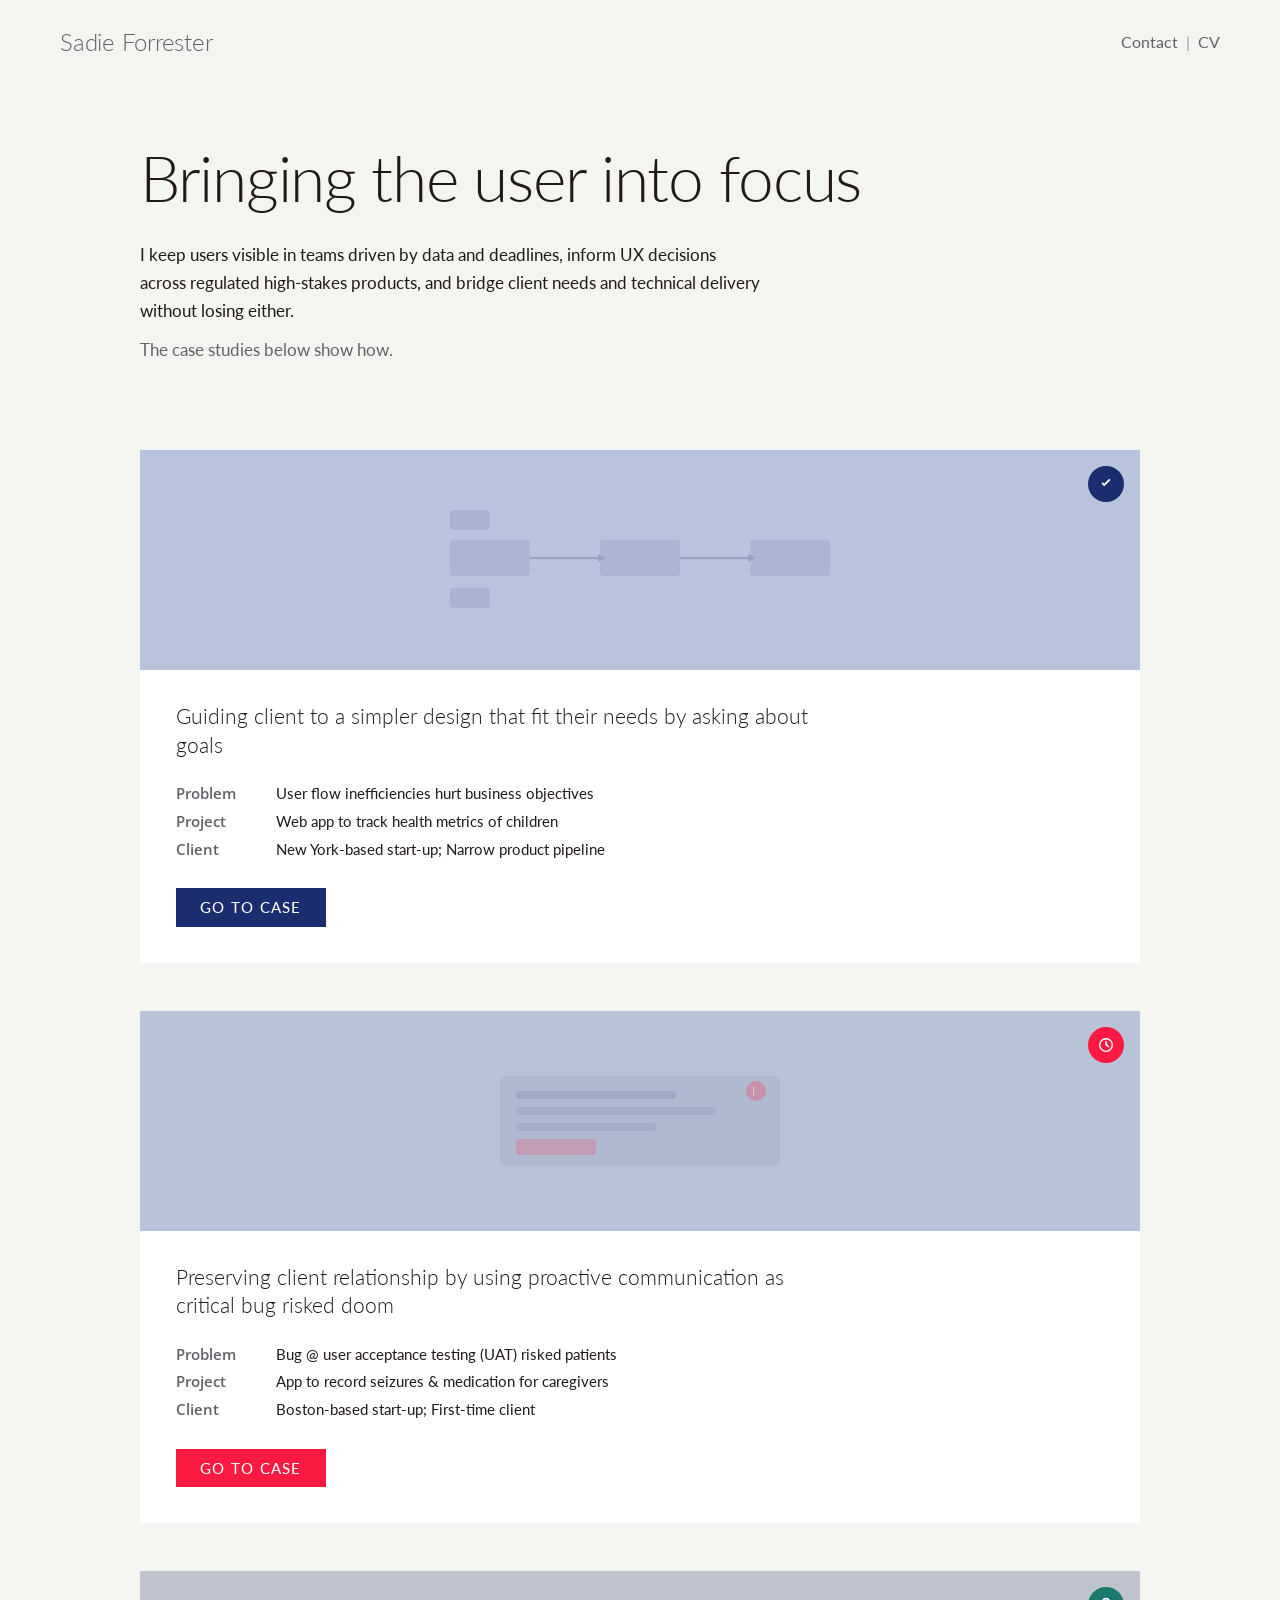
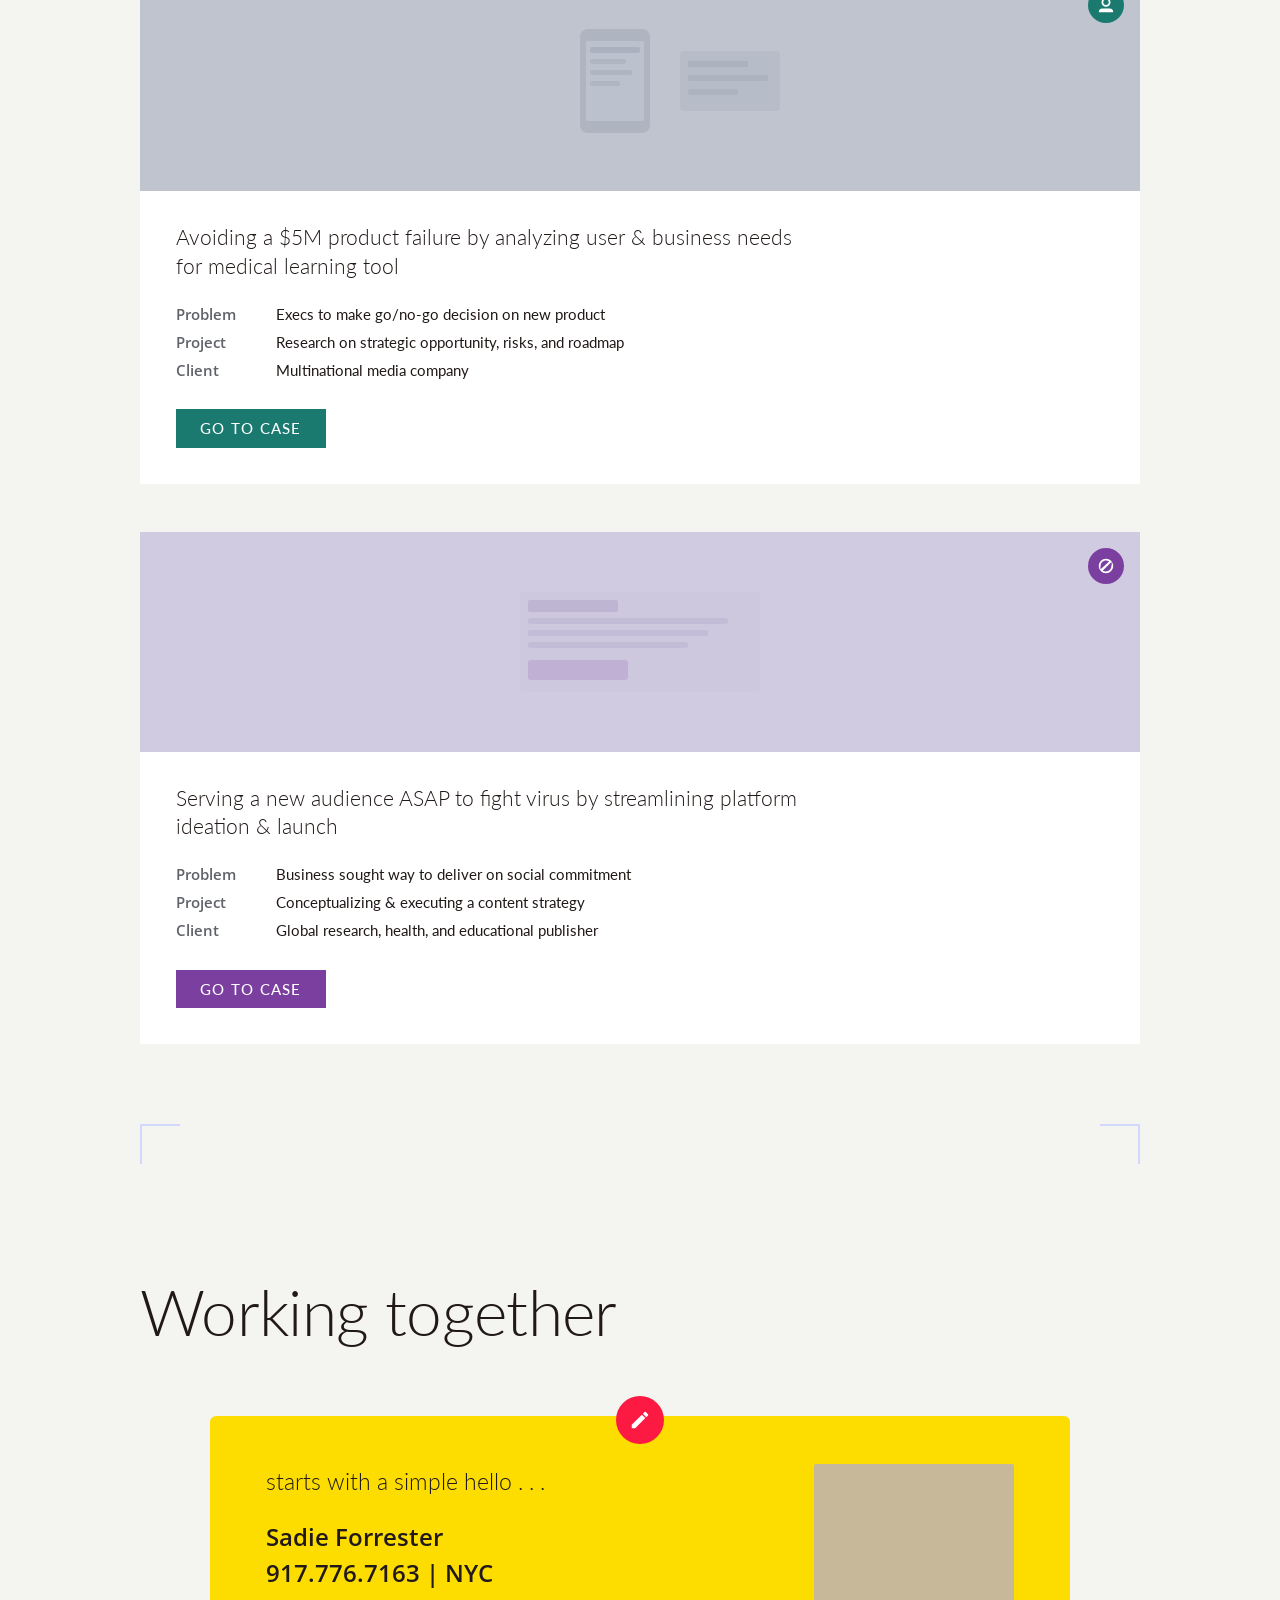
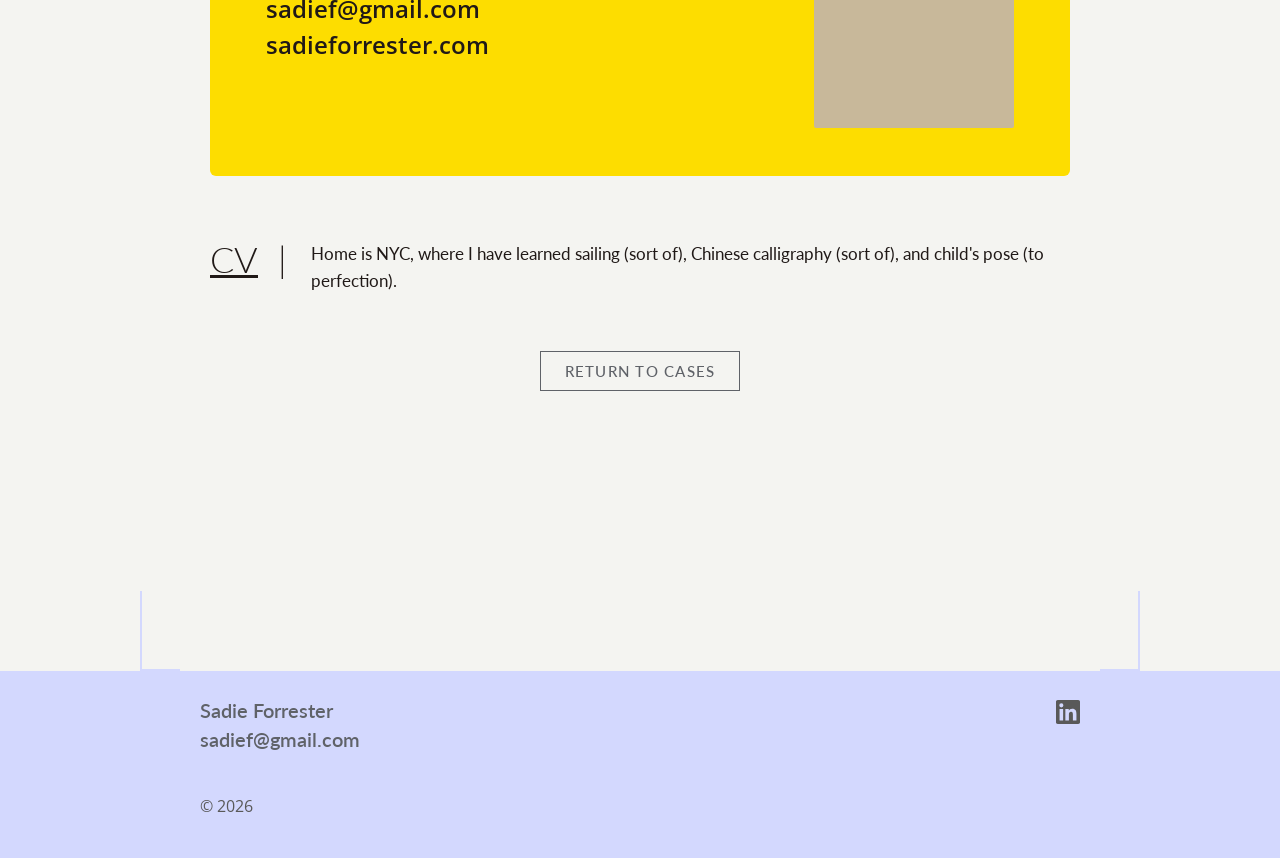
==== commit a886b463: "Add files via upload" ====
--- a/index.html
+++ b/index.html
@@ -1,147 +1,226 @@
 <!DOCTYPE html>
 <html lang="en">
 <head>
-  <meta charset="UTF-8" />
-  <meta name="viewport" content="width=device-width, initial-scale=1.0" />
-  <title>Sadie Forrester Product Design</title>
-  <link rel="stylesheet" href="styles.css" />
-  <link href="https://fonts.googleapis.com/css2?family=Libre+Baskerville:ital,wght@0,400;0,700;1,400&family=DM+Sans:wght@300;400;500&display=swap" rel="stylesheet">
+  <meta charset="UTF-8">
+  <meta name="viewport" content="width=device-width, initial-scale=1.0">
+  <title>Sadie Forrester — UX Design</title>
+  <link rel="stylesheet" href="styles.css">
 </head>
 <body>
 
-  <nav class="nav">
+  <!-- ── Nav ─────────────────────────────────────── -->
+  <nav class="site-nav">
     <a href="index.html" class="nav-logo">Sadie Forrester</a>
     <div class="nav-links">
       <a href="contact.html">Contact</a>
-      <span class="nav-divider">|</span>
-      <a href="https://drive.google.com/file/d/1K-sduLfD4elApQEqa386CJkQNnp3YMXb/view?usp=sharing" target="_blank">CV</a>
+      <span class="nav-sep">|</span>
+      <a href="https://drive.google.com/file/d/1JpfOkWhb5dYekF5gB7ldfKdUxpUNbKfU/view?usp=sharing" target="_blank" rel="noopener">CV</a>
     </div>
   </nav>
 
+  <!-- ── Hero ─────────────────────────────────────── -->
   <section class="hero">
-    <div class="hero-tag">
-      <span class="star">★</span>
-      <span>Bringing the user into focus</span>
-    </div>
+    <h1>Bringing the user into focus</h1>
     <p class="hero-body">I keep users visible in teams driven by data and deadlines, inform UX decisions across regulated high-stakes products, and bridge client needs and technical delivery without losing either.</p>
     <p class="hero-sub">The case studies below show how.</p>
   </section>
 
-  <main class="cases-grid">
-
-    <article class="case-card">
-      <div class="case-preview">
-        <img src="https://www.sadieforrester.com/_assets/v11/b9c0efaf76ffd2287ed1f43edaa5744e029959a1.png" alt="Case 1 preview" class="preview-img" />
-        <span class="confidentiality-badge">Details generalized for confidentiality</span>
-      </div>
-      <div class="case-meta">
-        <span class="case-dot case-dot--blue">✎</span>
-        <h2 class="case-title">Guiding client to a simpler design that fit their needs by asking about goals</h2>
-        <dl class="case-details">
-          <dt>Problem</dt><dd>User flow inefficiencies hurt business objectives</dd>
-          <dt>Project</dt><dd>Web app to track health metrics of children</dd>
-          <dt>Client</dt><dd>New York-based start-up; Narrow product pipeline</dd>
-        </dl>
-        <a href="case1.html" class="btn-case">Go to case</a>
-      </div>
-    </article>
-
-    <article class="case-card case-card--reverse">
-      <div class="case-preview">
-        <img src="https://www.sadieforrester.com/_assets/v11/4e1322307d984f1189d584a5adaa9f0f3a6e53dc.png" alt="Case 2 preview" class="preview-img" />
-        <span class="confidentiality-badge">Details generalized for confidentiality</span>
-      </div>
-      <div class="case-meta">
-        <span class="case-dot case-dot--red">✎</span>
-        <h2 class="case-title">Preserving client relationship by using proactive communication as critical bug risked doom</h2>
-        <dl class="case-details">
-          <dt>Problem</dt><dd>Bug @ user acceptance testing (UAT) risked patients</dd>
-          <dt>Project</dt><dd>App to record seizures &amp; medication for caregivers</dd>
-          <dt>Client</dt><dd>Boston-based start-up; First-time client</dd>
-        </dl>
-        <a href="case2.html" class="btn-case btn-case--red">Go to case</a>
-      </div>
-    </article>
-
-    <article class="case-card">
-      <div class="case-preview">
-        <img src="https://www.sadieforrester.com/_assets/v11/90d46fde98ec04b9d315e268fc49592f4047a2eb.png" alt="Case 3 preview" class="preview-img" />
-        <span class="confidentiality-badge">Details generalized for confidentiality</span>
-      </div>
-      <div class="case-meta">
-        <span class="case-dot case-dot--teal">✎</span>
-        <h2 class="case-title">Avoiding a $xxM product failure by analyzing user &amp; business needs for medical learning tool</h2>
-        <dl class="case-details">
-          <dt>Problem</dt><dd>Execs to make go/no-go decision on new product</dd>
-          <dt>Project</dt><dd>Research on strategic opportunity, risks, and roadmap</dd>
-          <dt>Client</dt><dd>Multinational media company</dd>
-        </dl>
-        <a href="case3.html" class="btn-case btn-case--teal">Go to case</a>
-      </div>
-    </article>
-
-    <article class="case-card case-card--reverse">
-      <div class="case-preview">
-        <img src="https://www.sadieforrester.com/_assets/v11/14811e7ec2a13c7535b41ee49b7b26a1624ec96a.png" alt="Case 4 preview" class="preview-img" />
-      </div>
-      <div class="case-meta">
-        <span class="case-dot case-dot--purple">✎</span>
-        <h2 class="case-title">Serving a new audience ASAP to fight virus by streamlining platform ideation &amp; launch</h2>
-        <dl class="case-details">
-          <dt>Problem</dt><dd>Business sought way to deliver on social commitment</dd>
-          <dt>Project</dt><dd>Conceptualizing &amp; executing a content strategy</dd>
-          <dt>Client</dt><dd>Global research, health, and educational publisher</dd>
-        </dl>
-        <a href="case4.html" class="btn-case btn-case--purple">Go to case</a>
-      </div>
-    </article>
-
-  </main>
-
-  <section class="working-together">
+  <!-- ── Case cards ───────────────────────────────── -->
+  <section class="cases-list">
+
+    <!-- Case 1: PRAXIS -->
+    <article class="case-card card--praxis">
+      <div class="case-card__visual">
+        <div class="case-card__badge">
+          <svg viewBox="0 0 20 20"><path d="M8 12.5l-3-3 1.4-1.4L8 9.7l5.6-5.6L15 5.5z"/></svg>
+        </div>
+        <!-- Abstract flow diagram placeholder -->
+        <svg class="visual-flow" viewBox="0 0 400 120" fill="none" xmlns="http://www.w3.org/2000/svg">
+          <rect x="10" y="40" width="80" height="36" rx="4" fill="#8090B0" opacity=".7"/>
+          <rect x="160" y="40" width="80" height="36" rx="4" fill="#8090B0" opacity=".7"/>
+          <rect x="310" y="40" width="80" height="36" rx="4" fill="#8090B0" opacity=".7"/>
+          <line x1="90" y1="58" x2="160" y2="58" stroke="#5A6A8A" stroke-width="2" marker-end="url(#arr)"/>
+          <line x1="240" y1="58" x2="310" y2="58" stroke="#5A6A8A" stroke-width="2"/>
+          <polygon points="308,54 316,58 308,62" fill="#5A6A8A"/>
+          <polygon points="158,54 166,58 158,62" fill="#5A6A8A"/>
+          <rect x="10" y="10" width="40" height="20" rx="3" fill="#6070A0" opacity=".5"/>
+          <rect x="10" y="88" width="40" height="20" rx="3" fill="#6070A0" opacity=".5"/>
+        </svg>
+      </div>
+      <div class="case-card__body">
+        <h2 class="case-card__title">Guiding client to a simpler design that fit their needs by asking about goals</h2>
+        <dl class="case-card__meta">
+          <dt class="case-card__label">Problem</dt>
+          <dd class="case-card__value">User flow inefficiencies hurt business objectives</dd>
+          <dt class="case-card__label">Project</dt>
+          <dd class="case-card__value">Web app to track health metrics of children</dd>
+          <dt class="case-card__label">Client</dt>
+          <dd class="case-card__value">New York-based start-up; Narrow product pipeline</dd>
+        </dl>
+        <a href="case-praxis.html" class="btn btn-navy">GO TO CASE</a>
+      </div>
+    </article>
+
+    <!-- Case 2: NEUROGENE -->
+    <article class="case-card card--neuro">
+      <div class="case-card__visual">
+        <div class="case-card__badge">
+          <svg viewBox="0 0 20 20"><circle cx="10" cy="10" r="7" stroke="#fff" stroke-width="1.5" fill="none"/><path d="M10 6v4l3 2" stroke="#fff" stroke-width="1.5" stroke-linecap="round"/></svg>
+        </div>
+        <!-- Abstract email / bug placeholder -->
+        <svg class="visual-flow" viewBox="0 0 400 120" fill="none" xmlns="http://www.w3.org/2000/svg">
+          <rect x="60" y="15" width="280" height="90" rx="6" fill="#8090B0" opacity=".45"/>
+          <rect x="76" y="30" width="160" height="8" rx="3" fill="#607090" opacity=".7"/>
+          <rect x="76" y="46" width="200" height="8" rx="3" fill="#607090" opacity=".55"/>
+          <rect x="76" y="62" width="140" height="8" rx="3" fill="#607090" opacity=".55"/>
+          <rect x="76" y="78" width="80" height="16" rx="3" fill="#FC1A43" opacity=".6"/>
+          <circle cx="316" cy="30" r="10" fill="#FC1A43" opacity=".8"/>
+          <text x="312" y="35" font-size="12" fill="#fff" font-family="sans-serif">!</text>
+        </svg>
+      </div>
+      <div class="case-card__body">
+        <h2 class="case-card__title">Preserving client relationship by using proactive communication as critical bug risked doom</h2>
+        <dl class="case-card__meta">
+          <dt class="case-card__label">Problem</dt>
+          <dd class="case-card__value">Bug @ user acceptance testing (UAT) risked patients</dd>
+          <dt class="case-card__label">Project</dt>
+          <dd class="case-card__value">App to record seizures &amp; medication for caregivers</dd>
+          <dt class="case-card__label">Client</dt>
+          <dd class="case-card__value">Boston-based start-up; First-time client</dd>
+        </dl>
+        <a href="case-neurogene.html" class="btn btn-red">GO TO CASE</a>
+      </div>
+    </article>
+
+    <!-- Case 3: Medical learning tool -->
+    <article class="case-card card--medical">
+      <div class="case-card__visual">
+        <div class="case-card__badge">
+          <svg viewBox="0 0 20 20"><path d="M10 2a5 5 0 100 10A5 5 0 0010 2zm0 2a3 3 0 110 6 3 3 0 010-6zM6 14a4 4 0 00-4 4h16a4 4 0 00-4-4H6z" fill="#fff"/></svg>
+        </div>
+        <!-- Abstract phone + content placeholder -->
+        <svg class="visual-flow" viewBox="0 0 400 120" fill="none" xmlns="http://www.w3.org/2000/svg">
+          <rect x="140" y="8" width="70" height="104" rx="8" fill="#708090" opacity=".6"/>
+          <rect x="146" y="20" width="58" height="80" rx="2" fill="#BFC8D8" opacity=".8"/>
+          <rect x="150" y="26" width="50" height="6" rx="2" fill="#708090" opacity=".7"/>
+          <rect x="150" y="38" width="36" height="5" rx="2" fill="#708090" opacity=".5"/>
+          <rect x="150" y="49" width="42" height="5" rx="2" fill="#708090" opacity=".5"/>
+          <rect x="150" y="60" width="30" height="5" rx="2" fill="#708090" opacity=".5"/>
+          <rect x="240" y="30" width="100" height="60" rx="4" fill="#8090A8" opacity=".4"/>
+          <rect x="248" y="40" width="60" height="6" rx="2" fill="#708090" opacity=".6"/>
+          <rect x="248" y="54" width="80" height="6" rx="2" fill="#708090" opacity=".5"/>
+          <rect x="248" y="68" width="50" height="6" rx="2" fill="#708090" opacity=".5"/>
+        </svg>
+      </div>
+      <div class="case-card__body">
+        <h2 class="case-card__title">Avoiding a $5M product failure by analyzing user &amp; business needs for medical learning tool</h2>
+        <dl class="case-card__meta">
+          <dt class="case-card__label">Problem</dt>
+          <dd class="case-card__value">Execs to make go/no-go decision on new product</dd>
+          <dt class="case-card__label">Project</dt>
+          <dd class="case-card__value">Research on strategic opportunity, risks, and roadmap</dd>
+          <dt class="case-card__label">Client</dt>
+          <dd class="case-card__value">Multinational media company</dd>
+        </dl>
+        <a href="case-medical.html" class="btn btn-teal">GO TO CASE</a>
+      </div>
+    </article>
+
+    <!-- Case 4: Springer Nature -->
+    <article class="case-card card--springer">
+      <div class="case-card__visual">
+        <div class="case-card__badge">
+          <svg viewBox="0 0 20 20"><path d="M10 2C5.58 2 2 5.58 2 10s3.58 8 8 8 8-3.58 8-8-3.58-8-8-8zm0 2c1.3 0 2.5.38 3.5 1.03L4.03 13.5A5.96 5.96 0 014 10c0-3.31 2.69-6 6-6zm0 12a5.96 5.96 0 01-3.5-1.03l9.47-9.47A5.96 5.96 0 0116 10c0 3.31-2.69 6-6 6z" fill="#fff"/></svg>
+        </div>
+        <!-- Springer Nature mobile placeholder -->
+        <svg class="visual-flow" viewBox="0 0 400 120" fill="none" xmlns="http://www.w3.org/2000/svg">
+          <rect x="80" y="10" width="240" height="100" rx="4" fill="#C8C0DC" opacity=".5"/>
+          <rect x="88" y="18" width="90" height="12" rx="2" fill="#9080B0" opacity=".8"/>
+          <rect x="88" y="36" width="200" height="6" rx="2" fill="#9080B0" opacity=".5"/>
+          <rect x="88" y="48" width="180" height="6" rx="2" fill="#9080B0" opacity=".5"/>
+          <rect x="88" y="60" width="160" height="6" rx="2" fill="#9080B0" opacity=".5"/>
+          <rect x="88" y="78" width="100" height="20" rx="3" fill="#7B3FA0" opacity=".5"/>
+        </svg>
+      </div>
+      <div class="case-card__body">
+        <h2 class="case-card__title">Serving a new audience ASAP to fight virus by streamlining platform ideation &amp; launch</h2>
+        <dl class="case-card__meta">
+          <dt class="case-card__label">Problem</dt>
+          <dd class="case-card__value">Business sought way to deliver on social commitment</dd>
+          <dt class="case-card__label">Project</dt>
+          <dd class="case-card__value">Conceptualizing &amp; executing a content strategy</dd>
+          <dt class="case-card__label">Client</dt>
+          <dd class="case-card__value">Global research, health, and educational publisher</dd>
+        </dl>
+        <a href="case-springer.html" class="btn btn-mauve">GO TO CASE</a>
+      </div>
+    </article>
+
+  </section>
+
+  <!-- ── Working Together ──────────────────────────── -->
+  <div class="brackets" style="margin-top:80px;">
+    <div class="bracket br-tl"></div>
+    <div class="bracket br-tr"></div>
+  </div>
+
+  <section class="wt-section" id="contact">
     <h2 class="wt-title">Working together</h2>
-    <div class="wt-card">
-      <span class="wt-pencil-icon">✎</span>
-      <div class="wt-card-inner">
-        <div class="wt-text">
-          <p class="wt-tagline">starts with a simple hello . . .</p>
-          <p class="wt-contact-info">
-            <strong>Sadie Forrester</strong><br>
-            <a href="tel:9177767163">917.776.7163 | NYC</a><br>
-            <a href="mailto:sadief@gmail.com">sadief@gmail.com</a><br>
-            <a href="https://sadieforrester.com">sadieforrester.com</a>
-          </p>
-        </div>
-        <div class="wt-photo">
-          <img src="https://www.sadieforrester.com/_assets/v11/fab52bb9762244f91d9aa449dc17999be1bf13ee.png" alt="Sadie Forrester" />
-        </div>
-      </div>
-    </div>
+
+    <div class="wt-card-wrap">
+      <div class="wt-card">
+        <div class="wt-card__pin">
+          <!-- Pencil icon -->
+          <svg viewBox="0 0 24 24"><path d="M3 17.25V21h3.75L17.81 9.94l-3.75-3.75L3 17.25zM20.71 7.04a1 1 0 000-1.41l-2.34-2.34a1 1 0 00-1.41 0l-1.83 1.83 3.75 3.75 1.83-1.83z" fill="#fff"/></svg>
+        </div>
+        <div>
+          <p class="wt-card__sub">starts with a simple hello&nbsp;.&nbsp;.&nbsp;.</p>
+          <div class="wt-card__info">
+            <p>Sadie Forrester</p>
+            <p><a href="tel:+19177767163">917.776.7163</a> | NYC</p>
+            <p><a href="mailto:sadief@gmail.com">sadief@gmail.com</a></p>
+            <p><a href="https://sadieforrester.com" target="_blank" rel="noopener">sadieforrester.com</a></p>
+          </div>
+        </div>
+        <div class="wt-card__photo" aria-label="Photo of Sadie Forrester"></div>
+      </div>
+    </div>
+
     <div class="wt-cv">
-      <a href="https://drive.google.com/file/d/1K-sduLfD4elApQEqa386CJkQNnp3YMXb/view?usp=sharing" target="_blank" class="cv-label">CV |</a>
-      <p class="cv-text">Home is NYC, where I have learned sailing (sort of), Chinese calligraphy (sort of), and child's pose (to perfection).</p>
-    </div>
-    <div style="text-align:center; margin-top: 32px;">
-      <a href="index.html" class="return-btn">RETURN to caseS</a>
+      <div>
+        <a class="wt-cv__link" href="https://drive.google.com/file/d/1JpfOkWhb5dYekF5gB7ldfKdUxpUNbKfU/view?usp=sharing" target="_blank" rel="noopener">CV</a>
+      </div>
+      <span class="wt-cv__sep">|</span>
+      <p class="wt-cv__bio">Home is NYC, where I have learned sailing (sort of), Chinese calligraphy (sort of), and child's pose (to perfection).</p>
+    </div>
+
+    <div class="wt-btn-wrap">
+      <a href="#" class="btn btn-outline">RETURN TO CASES</a>
     </div>
   </section>
 
-  <footer class="footer">
+  <div class="brackets brackets--tall">
+    <div class="bracket br-bl"></div>
+    <div class="bracket br-br"></div>
+  </div>
+
+  <!-- ── Footer ────────────────────────────────────── -->
+  <footer class="site-footer">
     <div class="footer-inner">
-      <div class="footer-left">
-        <p>Sadie Forrester</p>
-        <p><a href="mailto:sadief@gmail.com">sadief@gmail.com</a></p>
+      <div class="footer-info">
+        <div class="footer-name">
+          Sadie Forrester<br>
+          <a href="mailto:sadief@gmail.com">sadief@gmail.com</a>
+        </div>
         <p class="footer-copy">© 2026</p>
       </div>
-      <a href="https://www.linkedin.com/in/sadieforrester" target="_blank" class="footer-linkedin" aria-label="LinkedIn">
-        <svg width="32" height="32" viewBox="0 0 32 32" fill="none" xmlns="http://www.w3.org/2000/svg">
-          <rect width="32" height="32" rx="4" fill="#666"/>
-          <path d="M9 13h3v10H9V13zm1.5-1.8a1.5 1.5 0 110-3 1.5 1.5 0 010 3zM14 13h2.9v1.4h.04c.4-.76 1.38-1.56 2.84-1.56 3.04 0 3.6 2 3.6 4.6V23h-3v-5.6c0-1.12-.02-2.56-1.56-2.56-1.56 0-1.8 1.22-1.8 2.48V23H14V13z" fill="white"/>
+      <a href="https://www.linkedin.com/in/sadieforrester" target="_blank" rel="noopener" class="footer-li-link" aria-label="LinkedIn">
+        <svg viewBox="0 0 24 24" xmlns="http://www.w3.org/2000/svg">
+          <path d="M20.447 20.452h-3.554v-5.569c0-1.328-.027-3.037-1.852-3.037-1.853 0-2.136 1.445-2.136 2.939v5.667H9.351V9h3.414v1.561h.046c.477-.9 1.637-1.85 3.37-1.85 3.601 0 4.267 2.37 4.267 5.455v6.286zM5.337 7.433a2.062 2.062 0 01-2.063-2.065 2.064 2.064 0 112.063 2.065zm1.782 13.019H3.555V9h3.564v11.452zM22.225 0H1.771C.792 0 0 .774 0 1.729v20.542C0 23.227.792 24 1.771 24h20.451C23.2 24 24 23.227 24 22.271V1.729C24 .774 23.2 0 22.222 0h.003z"/>
         </svg>
       </a>
     </div>
   </footer>
 
-  <script src="main.js"></script>
 </body>
 </html>
--- a/styles.css
+++ b/styles.css
@@ -1,792 +1,768 @@
-/* =============================================
-   SADIE FORRESTER — RESPONSIVE PORTFOLIO
-   Breakpoints: mobile <600, tablet 600-1024, desktop >1024
-   ============================================= */
-
+@import url('https://fonts.googleapis.com/css2?family=Lato:wght@300;400;500;600&family=Open+Sans:wght@400;600&display=swap');
+
+/* ─── Reset ──────────────────────────────────────── */
+*, *::before, *::after { box-sizing: border-box; margin: 0; padding: 0; }
+
+/* ─── Tokens ─────────────────────────────────────── */
 :root {
-  --yellow: #FFD600;
-  --yellow-dark: #f5ca00;
-  --red: #E03131;
-  --teal: #1a9e8f;
-  --purple: #7048e8;
-  --blue-btn: #1971c2;
-  --bg: #f0f0ee;
-  --bg-footer: #d8d8e8;
-  --text: #1a1a1a;
-  --text-light: #555;
-  --text-muted: #888;
-  --font-serif: 'Libre Baskerville', Georgia, serif;
-  --font-sans: 'DM Sans', sans-serif;
-  --max-w: 1080px;
-  --gutter: clamp(20px, 5vw, 80px);
-  --radius: 10px;
-}
-
-*, *::before, *::after { box-sizing: border-box; margin: 0; padding: 0; }
-
-html { scroll-behavior: smooth; }
-
+  --bg:         #F4F4F1;
+  --text:       #201917;
+  --muted:      #5F6268;
+  --muted-lt:   #959AA0;
+  --lavender:   #D3D8FE;
+  --yellow:     #FDDD00;
+  --red:        #FC1A43;
+  --navy:       #1B2D6E;
+  --teal:       #1A7A70;
+  --mauve:      #7B3FA0;
+  --card-bg:    #B8C4DE;
+  --max-w:      1120px;
+  --pad-x:      60px;
+}
+
+/* ─── Base ───────────────────────────────────────── */
+html { font-size: 16px; scroll-behavior: smooth; }
 body {
   background: var(--bg);
   color: var(--text);
-  font-family: var(--font-sans);
-  font-size: 16px;
-  line-height: 1.6;
-  -webkit-font-smoothing: antialiased;
-}
-
+  font-family: 'Lato', sans-serif;
+  font-weight: 400;
+  line-height: 1.5;
+}
 a { color: inherit; text-decoration: none; }
-
+ul, ol { list-style: none; }
 img { display: block; max-width: 100%; height: auto; }
-
-/* =============================================
-   NAV
-   ============================================= */
-.nav {
-  display: flex;
-  align-items: center;
+button { font-family: inherit; cursor: pointer; }
+
+/* ─── Layout ─────────────────────────────────────── */
+.container {
+  max-width: var(--max-w);
+  margin: 0 auto;
+  padding: 0 var(--pad-x);
+}
+
+/* ─── Nav ────────────────────────────────────────── */
+.site-nav {
+  display: flex;
   justify-content: space-between;
-  padding: 18px var(--gutter);
-  background: var(--bg);
-  position: sticky;
-  top: 0;
-  z-index: 100;
-  border-bottom: 1px solid transparent;
-  transition: border-color 0.2s;
-}
-
-.nav.scrolled { border-color: #ddd; }
-
+  align-items: center;
+  padding: 24px var(--pad-x);
+  max-width: 1500px;
+  margin: 0 auto;
+}
 .nav-logo {
-  font-family: var(--font-serif);
-  font-size: clamp(16px, 2vw, 22px);
-  font-weight: 400;
-  color: var(--text-light);
+  font-family: 'Lato', sans-serif;
+  font-weight: 300;
+  font-size: 1.5rem;
+  color: var(--muted);
   letter-spacing: -0.01em;
 }
-
+.nav-logo:hover { color: var(--text); }
 .nav-links {
   display: flex;
   align-items: center;
   gap: 8px;
-  font-size: 14px;
-  color: var(--text-light);
-}
-
-.nav-links a:hover { color: var(--text); }
-.nav-divider { color: var(--text-muted); }
-
-/* =============================================
-   HERO
-   ============================================= */
+  font-size: 1rem;
+  color: var(--muted);
+}
+.nav-links a:hover { text-decoration: underline; }
+.nav-sep { color: var(--muted-lt); }
+
+/* ─── Bracket dividers ───────────────────────────── */
+.brackets {
+  display: flex;
+  justify-content: space-between;
+  padding: 0 var(--pad-x);
+  max-width: var(--max-w);
+  margin: 0 auto;
+}
+.bracket {
+  width: 40px;
+  height: 40px;
+  border: 2px solid var(--lavender);
+}
+.br-tl { border-right: none; border-bottom: none; }
+.br-tr { border-left:  none; border-bottom: none; }
+.br-bl { border-right: none; border-top:    none; }
+.br-br { border-left:  none; border-top:    none; }
+
+/* tall brackets (closing dividers) */
+.brackets--tall .bracket { height: 80px; }
+
+/* ─── Footer ─────────────────────────────────────── */
+.site-footer {
+  background: var(--lavender);
+  padding: 24px 0 40px;
+  border-top: 0.4px solid var(--lavender);
+}
+.footer-inner {
+  max-width: 1280px;
+  margin: 0 auto;
+  padding: 0 200px;
+  display: flex;
+  justify-content: space-between;
+  align-items: flex-start;
+}
+.footer-info {}
+.footer-name {
+  font-family: 'Lato', sans-serif;
+  font-weight: 600;
+  font-size: 1.25rem;
+  color: var(--muted);
+  line-height: 1.45;
+}
+.footer-name a:hover { text-decoration: underline; color: var(--text); }
+.footer-copy {
+  font-family: 'Open Sans', sans-serif;
+  font-size: 1rem;
+  color: #595959;
+  margin-top: 40px;
+}
+.footer-li-link {
+  display: flex;
+  align-items: center;
+  margin-top: 4px;
+}
+.footer-li-link svg { width: 24px; height: 24px; fill: #595959; }
+.footer-li-link:hover svg { fill: var(--text); }
+
+/* ─── Buttons ────────────────────────────────────── */
+.btn {
+  display: inline-block;
+  padding: 8px 24px;
+  font-family: 'Lato', sans-serif;
+  font-weight: 500;
+  font-size: 0.9375rem;
+  letter-spacing: 1.25px;
+  text-transform: uppercase;
+  text-align: center;
+  line-height: 1.5;
+  transition: opacity 0.15s;
+}
+.btn:hover { opacity: 0.85; }
+.btn-outline {
+  border: 1px solid var(--muted);
+  color: var(--muted);
+  background: transparent;
+}
+.btn-navy  { background: var(--navy);  color: #fff; }
+.btn-red   { background: var(--red);   color: #fff; }
+.btn-teal  { background: var(--teal);  color: #fff; }
+.btn-mauve { background: var(--mauve); color: #fff; }
+
+/* ─── ════ HOME PAGE ════ ─────────────────────────── */
+
+/* Hero */
 .hero {
   max-width: var(--max-w);
   margin: 0 auto;
-  padding: clamp(32px, 6vw, 80px) var(--gutter) clamp(24px, 4vw, 48px);
-}
-
-.hero-tag {
-  display: inline-flex;
-  align-items: center;
-  gap: 8px;
-  background: var(--yellow);
-  padding: 8px 16px;
-  border-radius: 4px;
-  font-size: clamp(13px, 1.5vw, 15px);
-  font-weight: 500;
+  padding: 56px var(--pad-x) 40px;
+}
+.hero h1 {
+  font-weight: 300;
+  font-size: 4rem;
+  line-height: 1.2;
+  letter-spacing: -0.02em;
   margin-bottom: 24px;
-}
-
-.hero-tag-icon { width: 20px; height: 20px; }
-.star { font-size: 16px; }
+  color: var(--text);
+}
 .hero-body {
-  font-size: clamp(15px, 1.8vw, 18px);
-  color: var(--text);
-  max-width: 600px;
-  margin-bottom: 12px;
-  line-height: 1.7;
-}
-
+  font-size: 1.0625rem;
+  line-height: 1.65;
+  max-width: 620px;
+  color: var(--text);
+}
 .hero-sub {
-  font-size: clamp(14px, 1.5vw, 16px);
-  color: var(--text-light);
-}
-
-/* =============================================
-   CASE STUDIES GRID
-   ============================================= */
-.cases-grid {
-  max-width: var(--max-w);
-  margin: 0 auto;
-  padding: 0 var(--gutter) clamp(40px, 6vw, 80px);
+  font-size: 1.0625rem;
+  color: var(--muted);
+  margin-top: 12px;
+}
+
+/* Case cards list */
+.cases-list {
+  max-width: var(--max-w);
+  margin: 48px auto;
+  padding: 0 var(--pad-x);
+  display: flex;
+  flex-direction: column;
+  gap: 48px;
+}
+
+/* Individual case card */
+.case-card {
+  background: #fff;
   display: grid;
-  gap: clamp(48px, 6vw, 72px);
-}
-
-.case-card {
-  display: grid;
-  grid-template-columns: 1fr 1fr;
-  gap: clamp(20px, 3vw, 48px);
-  align-items: start;
-}
-
-/* Alternate image/text sides */
-.case-card:nth-child(even) .case-preview { order: 2; }
-.case-card:nth-child(even) .case-meta { order: 1; }
-
-/* CASE PREVIEW */
-.case-preview {
-  border-radius: var(--radius);
+  grid-template-rows: 220px 1fr;
+}
+.case-card__visual {
+  background: var(--card-bg);
+  position: relative;
   overflow: hidden;
-  position: relative;
-  display: flex;
-  align-items: center;
-  justify-content: center;
-  background: #eee;
-}
-
-.case-preview .preview-img {
+  display: flex;
+  align-items: center;
+  justify-content: center;
+}
+.case-card__visual-inner {
   width: 100%;
   height: 100%;
-  object-fit: cover;
-  display: block;
-}
-
-.confidentiality-badge {
+  display: flex;
+  align-items: center;
+  justify-content: center;
+  opacity: 0.7;
+}
+
+/* Per-card colour tints */
+.card--praxis   .case-card__visual { background: #B8C4DE; }
+.card--neuro    .case-card__visual { background: #B8C2D8; }
+.card--medical  .case-card__visual { background: #BFC4CE; }
+.card--springer .case-card__visual { background: #D0CBE0; }
+
+/* Badge icon in top-right of card visual */
+.case-card__badge {
   position: absolute;
-  top: 10px;
-  right: 10px;
-}
-.confidentiality-badge img { width: 120px; height: auto; }
-
-.case-overlay-icon {
-  position: absolute;
-  top: 10px;
-  left: 10px;
-  width: 40px;
-}
-
-.preview-img-main { width: 70%; position: relative; z-index: 2; }
-.preview-img-secondary { width: 40%; position: absolute; bottom: 10px; right: 0; z-index: 1; }
-
-/* CASE ICON */
-.case-icon-img { width: 36px; height: 36px; flex-shrink: 0; }
-
-.case-dot {
+  top: 16px;
+  right: 16px;
   width: 36px;
   height: 36px;
   border-radius: 50%;
   display: flex;
   align-items: center;
   justify-content: center;
-  font-size: 16px;
-  color: white;
-  flex-shrink: 0;
-}
-.case-dot--blue   { background: var(--blue-btn); }
-.case-dot--red    { background: var(--red); }
-.case-dot--teal   { background: var(--teal); }
-.case-dot--purple { background: var(--purple); }
-
-.confidentiality-badge {
+}
+.card--praxis   .case-card__badge { background: var(--navy); }
+.card--neuro    .case-card__badge { background: var(--red); }
+.card--medical  .case-card__badge { background: var(--teal); }
+.card--springer .case-card__badge { background: var(--mauve); }
+.case-card__badge svg { width: 18px; height: 18px; fill: #fff; }
+
+/* Card body */
+.case-card__body {
+  padding: 32px 36px 36px;
+}
+.case-card__title {
+  font-family: 'Lato', sans-serif;
+  font-weight: 300;
+  font-size: 1.3125rem;
+  line-height: 1.35;
+  margin-bottom: 24px;
+  color: var(--text);
+  max-width: 640px;
+}
+.case-card__meta {
+  display: grid;
+  grid-template-columns: 100px 1fr;
+  gap: 6px 0;
+  margin-bottom: 28px;
+  font-size: 0.9375rem;
+  line-height: 1.45;
+}
+.case-card__label {
+  font-family: 'Open Sans', sans-serif;
+  font-weight: 600;
+  color: var(--muted);
+  padding-right: 12px;
+}
+.case-card__value {
+  color: var(--text);
+}
+
+/* SVG placeholder diagrams in card visuals */
+.visual-flow {
+  width: 80%;
+  max-width: 400px;
+  opacity: 0.35;
+}
+
+/* ─── ════ WORKING TOGETHER (home + contact) ════ ─── */
+.wt-section {
+  max-width: var(--max-w);
+  margin: 0 auto;
+  padding: 100px var(--pad-x) 200px;
+  display: flex;
+  flex-direction: column;
+  align-items: center;
+  gap: 56px;
+}
+.wt-title {
+  font-family: 'Lato', sans-serif;
+  font-weight: 300;
+  font-size: 4rem;
+  letter-spacing: -0.01em;
+  align-self: flex-start;
+  color: var(--text);
+}
+.wt-card-wrap {
+  width: 100%;
+  max-width: 860px;
+}
+.wt-card {
+  background: var(--yellow);
+  border-radius: 6px;
+  padding: 48px 56px;
+  display: grid;
+  grid-template-columns: 1fr 200px;
+  gap: 32px;
+  position: relative;
+}
+.wt-card__pin {
   position: absolute;
-  bottom: 8px;
-  right: 8px;
-  background: rgba(255,255,255,0.85);
-  font-size: 10px;
-  padding: 3px 7px;
-  border-radius: 3px;
-  color: #555;
-  font-style: italic;
-}
-
-/* CASE BUTTON */
-.btn-case {
-  display: inline-block;
-  border: 1.5px solid var(--blue-btn);
-  color: var(--blue-btn);
-  font-size: 12px;
-  font-weight: 500;
-  letter-spacing: 0.08em;
-  padding: 10px 22px;
-  border-radius: 3px;
-  text-transform: uppercase;
-  width: fit-content;
-  transition: background 0.2s, color 0.2s;
-}
-.btn-case:hover { background: var(--blue-btn); color: white; }
-.btn-icon { width: 28px; height: 28px; flex-shrink: 0; }
-
-.btn-case--red    { border-color: var(--red); color: var(--red); }
-.btn-case--red:hover { background: var(--red); color: white; }
-.btn-case--teal   { border-color: var(--teal); color: var(--teal); }
-.btn-case--teal:hover { background: var(--teal); color: white; }
-.btn-case--purple { border-color: var(--purple); color: var(--purple); }
-.btn-case--purple:hover { background: var(--purple); color: white; }
-
-/* WT pencil icon */
-.wt-pencil-icon {
-  position: absolute;
-  top: -18px;
+  top: -20px;
   left: 50%;
   transform: translateX(-50%);
-  width: 36px;
-  height: 36px;
+  width: 48px;
+  height: 48px;
   background: var(--red);
   border-radius: 50%;
   display: flex;
   align-items: center;
   justify-content: center;
-  color: white;
-  font-size: 16px;
-}
-.case-meta {
-  display: flex;
-  flex-direction: column;
-  gap: 14px;
+}
+.wt-card__pin svg { width: 22px; height: 22px; fill: #fff; }
+.wt-card__sub {
+  font-family: 'Lato', sans-serif;
+  font-weight: 300;
+  font-size: 1.4375rem;
+  color: var(--text);
+  margin-bottom: 20px;
+}
+.wt-card__info {
+  font-family: 'Open Sans', sans-serif;
+  font-weight: 600;
+  font-size: 1.5rem;
+  line-height: 1.5;
+  color: var(--text);
+}
+.wt-card__info a:hover { text-decoration: underline; }
+.wt-card__photo {
+  width: 200px;
+  height: 264px;
+  object-fit: cover;
+  align-self: center;
+  background: #c8b89a; /* placeholder tint */
+  border-radius: 2px;
+}
+.wt-cv {
+  display: flex;
+  align-items: flex-start;
+  gap: 20px;
+  max-width: 860px;
+  width: 100%;
+}
+.wt-cv__link {
+  font-family: 'Lato', sans-serif;
+  font-weight: 300;
+  font-size: 2.25rem;
+  text-decoration: underline;
+  white-space: nowrap;
+  color: var(--text);
+}
+.wt-cv__link:hover { opacity: 0.7; }
+.wt-cv__sep {
+  font-size: 2.25rem;
+  font-weight: 300;
+  color: var(--text);
+  margin-right: 4px;
+}
+.wt-cv__bio {
+  font-size: 1.0625rem;
+  line-height: 1.6;
+  color: var(--text);
   padding-top: 8px;
 }
-
-.case-icon {
+.wt-btn-wrap {
+  text-align: center;
+}
+
+/* ─── ════ CASE STUDY PAGES ════ ──────────────────── */
+
+/* Case page header */
+.case-header {
+  max-width: var(--max-w);
+  margin: 0 auto;
+  padding: 0 var(--pad-x) 40px;
+}
+.case-label { font-weight: 700; font-size: 1rem; color: var(--text); }
+.case-label span { font-weight: 300; }
+.case-page-title {
+  font-family: 'Lato', sans-serif;
+  font-weight: 300;
+  font-size: 1.625rem;
+  line-height: 1.35;
+  margin-top: 6px;
+  max-width: 700px;
+  color: var(--text);
+}
+
+/* Problem section */
+.case-problem {
+  max-width: var(--max-w);
+  margin: 0 auto;
+  padding: 0 var(--pad-x) 48px;
+  display: grid;
+  grid-template-columns: 1fr 1fr;
+  gap: 48px;
+  align-items: start;
+}
+.case-problem--full {
+  grid-template-columns: 1fr;
+}
+.case-problem__heading {
+  font-family: 'Lato', sans-serif;
+  font-size: 1.5rem;
+  font-weight: 400;
+  line-height: 1.35;
+  margin-bottom: 20px;
+  color: #5A2D82;
+}
+.case-problem__heading--red   { color: var(--red); }
+.case-problem__heading--teal  { color: var(--teal); }
+.case-problem__heading--mauve { color: var(--mauve); }
+.case-problem__icon {
   width: 36px;
   height: 36px;
   border-radius: 50%;
   display: flex;
   align-items: center;
   justify-content: center;
-  font-size: 16px;
-  color: white;
+  margin-bottom: 16px;
+}
+.case-problem__icon--navy  { background: var(--navy); }
+.case-problem__icon--red   { background: var(--red); }
+.case-problem__icon--teal  { background: var(--teal); }
+.case-problem__icon--mauve { background: var(--mauve); }
+.case-problem__icon svg { width: 18px; height: 18px; fill: #fff; }
+.case-problem__bullets { padding-left: 20px; }
+.case-problem__bullets li {
+  list-style: disc;
+  font-size: 1.0625rem;
+  line-height: 1.65;
+  margin-bottom: 10px;
+  color: var(--text);
+}
+
+/* Case meta bar */
+.case-meta {
+  max-width: var(--max-w);
+  margin: 0 auto;
+  padding: 32px var(--pad-x);
+  border-top: 1px solid #d8d8d4;
+  border-bottom: 1px solid #d8d8d4;
+  display: grid;
+  grid-template-columns: repeat(3, 1fr);
+  gap: 32px;
+}
+.case-meta__label {
+  font-family: 'Open Sans', sans-serif;
+  font-weight: 600;
+  font-size: 0.875rem;
+  text-transform: uppercase;
+  letter-spacing: 0.5px;
+  color: var(--muted);
+  margin-bottom: 8px;
+}
+.case-meta__value {
+  font-size: 1rem;
+  line-height: 1.5;
+  color: var(--text);
+}
+
+/* Steps */
+.case-steps {
+  max-width: var(--max-w);
+  margin: 0 auto;
+  padding: 0 var(--pad-x);
+  display: flex;
+  flex-direction: column;
+  gap: 0;
+}
+.case-step {
+  padding: 48px 0;
+  border-bottom: 1px solid #e8e8e4;
+  display: grid;
+  grid-template-columns: 280px 1fr;
+  gap: 48px;
+  align-items: start;
+}
+.case-step:last-child { border-bottom: none; }
+.case-step__left {}
+.case-step__icon {
+  width: 44px;
+  height: 44px;
+  border-radius: 50%;
+  display: flex;
+  align-items: center;
+  justify-content: center;
+  margin-bottom: 12px;
   flex-shrink: 0;
 }
-.case-icon--blue   { background: var(--blue-btn); }
-.case-icon--red    { background: var(--red); }
-.case-icon--teal   { background: var(--teal); }
-.case-icon--purple { background: var(--purple); }
-
-.case-title {
-  font-family: var(--font-serif);
-  font-size: clamp(16px, 2vw, 22px);
+.icon--navy  { background: var(--navy); }
+.icon--red   { background: var(--red); }
+.icon--teal  { background: var(--teal); }
+.icon--mauve { background: var(--mauve); }
+.icon--dark  { background: #1A2A3A; }
+.case-step__icon svg { width: 22px; height: 22px; fill: #fff; }
+.case-step__num {
+  font-family: 'Lato', sans-serif;
+  font-size: 0.875rem;
+  font-weight: 600;
+  text-transform: uppercase;
+  letter-spacing: 1px;
+  color: var(--muted);
+  margin-bottom: 6px;
+}
+.case-step__heading {
+  font-family: 'Lato', sans-serif;
+  font-size: 1.1875rem;
   font-weight: 400;
   line-height: 1.4;
   color: var(--text);
 }
-
-.case-details {
-  display: grid;
-  grid-template-columns: auto 1fr;
-  gap: 4px 12px;
-  font-size: clamp(12px, 1.3vw, 14px);
-  color: var(--text-light);
-}
-
-.case-details dt {
-  font-weight: 500;
-  color: var(--text);
-  white-space: nowrap;
-}
-
-.case-details dd { color: var(--text-light); }
-
-/* CASE BUTTON */
-.btn-case {
-  display: inline-flex;
-  align-items: center;
-  gap: 8px;
-  font-size: 13px;
-  font-weight: 500;
-  letter-spacing: 0.04em;
-  color: var(--text);
-  width: fit-content;
-  transition: opacity 0.2s;
-}
-.btn-case:hover { opacity: 0.7; }
-.btn-icon { width: 28px; height: 28px; flex-shrink: 0; }
-
-/* =============================================
-   WORKING TOGETHER
-   ============================================= */
-.working-together {
-  max-width: var(--max-w);
-  margin: 0 auto;
-  padding: clamp(24px, 4vw, 56px) var(--gutter) clamp(40px, 6vw, 80px);
-}
-
-.wt-title {
-  font-family: var(--font-serif);
-  font-size: clamp(28px, 5vw, 52px);
-  font-weight: 400;
-  margin-bottom: clamp(24px, 3vw, 40px);
-  color: var(--text);
-}
-
-.wt-card {
-  background: var(--yellow);
-  border-radius: var(--radius);
-  padding: clamp(24px, 3vw, 40px);
-  position: relative;
-  margin-bottom: 32px;
-}
-
-.wt-pencil {
-  position: absolute;
-  top: -18px;
-  left: 50%;
-  transform: translateX(-50%);
-  width: 36px;
-  height: 36px;
-}
-
-.wt-icon {
-  position: absolute;
-  top: -18px;
-  left: 50%;
-  transform: translateX(-50%);
-  width: 36px;
-  height: 36px;
-  background: var(--red);
-  border-radius: 50%;
-  display: flex;
-  align-items: center;
-  justify-content: center;
-  color: white;
-  font-size: 16px;
-}
-
-.wt-card-inner {
-  display: flex;
-  gap: clamp(20px, 3vw, 40px);
-  align-items: flex-start;
-}
-
-.wt-text { flex: 1; }
-
-.wt-tagline {
-  font-size: clamp(12px, 1.5vw, 15px);
-  color: #555;
+.case-step__body {}
+.case-step__lead {
+  font-size: 1.0625rem;
+  line-height: 1.65;
+  color: var(--text);
+  margin-bottom: 20px;
+}
+.case-step__bullets { padding-left: 20px; }
+.case-step__bullets li {
+  list-style: disc;
+  font-size: 1.0625rem;
+  line-height: 1.65;
+  margin-bottom: 10px;
+  color: var(--text);
+}
+.case-step__image {
+  width: 100%;
+  border-radius: 3px;
+  background: #D8DCE8;
+  height: 180px;
+  display: flex;
+  align-items: center;
+  justify-content: center;
+  font-size: 0.875rem;
+  color: var(--muted);
+  margin-bottom: 8px;
+  overflow: hidden;
+}
+.case-step__caption {
+  font-size: 0.875rem;
+  color: var(--muted);
+  font-style: italic;
+}
+
+/* Quote callout */
+.case-quote {
+  max-width: var(--max-w);
+  margin: 0 auto;
+  padding: 48px var(--pad-x);
+  text-align: center;
+}
+.case-quote blockquote {
+  font-family: 'Lato', sans-serif;
+  font-weight: 300;
+  font-size: 1.5rem;
+  line-height: 1.4;
+  color: var(--text);
+  font-style: italic;
+}
+.case-quote cite {
+  display: block;
+  margin-top: 12px;
+  font-size: 0.9375rem;
+  color: var(--muted);
   font-style: normal;
+}
+
+/* Insight box */
+.case-insight {
+  max-width: var(--max-w);
+  margin: 32px auto;
+  padding: 0 var(--pad-x);
+}
+.case-insight__box {
+  background: #fff;
+  border-left: 4px solid var(--navy);
+  padding: 24px 32px;
+  font-size: 1.125rem;
+  line-height: 1.6;
+  color: var(--text);
+}
+.case-insight__box--teal  { border-color: var(--teal); }
+.case-insight__box--mauve { border-color: var(--mauve); }
+.case-insight__box--red   { border-color: var(--red); }
+
+/* Logos row */
+.case-logos {
+  max-width: var(--max-w);
+  margin: 0 auto;
+  padding: 32px var(--pad-x);
+  display: flex;
+  align-items: center;
+  gap: 32px;
+  flex-wrap: wrap;
+}
+.case-logos__item {
+  font-family: 'Lato', sans-serif;
+  font-weight: 700;
+  font-size: 1.0625rem;
+  color: var(--muted);
+  letter-spacing: 0.02em;
+}
+
+/* Results card */
+.case-result {
+  max-width: var(--max-w);
+  margin: 32px auto;
+  padding: 0 var(--pad-x);
+}
+.case-result__card {
+  background: #FFD6D6;
+  border-radius: 4px;
+  padding: 48px 56px;
+  text-align: center;
+}
+.case-result__card--teal  { background: #C8EDE8; }
+.case-result__card--mauve { background: #E8D4F4; }
+.case-result__card--navy  { background: #D4DCFF; }
+.case-result__star {
+  display: flex;
+  justify-content: center;
   margin-bottom: 16px;
-  letter-spacing: 0.02em;
-}
-
-.wt-contact-info {
-  font-size: clamp(15px, 1.8vw, 20px);
+}
+.case-result__star svg { width: 36px; height: 36px; }
+.case-result__heading {
+  font-family: 'Lato', sans-serif;
   font-weight: 700;
-  line-height: 1.7;
-}
-
-.wt-photo {
-  width: clamp(100px, 20vw, 200px);
-  flex-shrink: 0;
-}
-
-.wt-photo img {
+  font-size: 1.5rem;
+  line-height: 1.35;
+  color: var(--navy);
+  margin-bottom: 24px;
+  max-width: 680px;
+  margin-left: auto;
+  margin-right: auto;
+}
+.case-result__heading--teal  { color: var(--teal); }
+.case-result__heading--mauve { color: var(--mauve); }
+.case-result__bullets {
+  padding-left: 20px;
+  text-align: left;
+  max-width: 600px;
+  margin: 0 auto;
+}
+.case-result__bullets li {
+  list-style: disc;
+  font-size: 1.0625rem;
+  line-height: 1.65;
+  margin-bottom: 10px;
+  color: var(--text);
+}
+.case-result__note {
+  margin-top: 24px;
+  font-size: 1rem;
+  color: var(--muted);
+  font-style: italic;
+}
+
+/* Case page nav */
+.case-nav {
+  max-width: var(--max-w);
+  margin: 48px auto;
+  padding: 0 var(--pad-x);
+  display: flex;
+  justify-content: center;
+  gap: 24px;
+}
+
+/* ─── ════ TABLES (user archetypes) ════ ──────────── */
+.case-table-wrap {
+  max-width: var(--max-w);
+  margin: 32px auto;
+  padding: 0 var(--pad-x);
+  overflow-x: auto;
+}
+table {
   width: 100%;
-  aspect-ratio: 1;
-  object-fit: cover;
-  border-radius: 4px;
-  background: #c9b99a;
-  min-height: 100px;
-}
-
-.wt-cv {
-  display: flex;
-  align-items: baseline;
-  gap: 14px;
-}
-
-.cv-label {
-  font-family: var(--font-serif);
-  font-size: clamp(16px, 2vw, 20px);
-  text-decoration: underline;
-  text-underline-offset: 3px;
-  white-space: nowrap;
-  flex-shrink: 0;
-}
-
-.cv-text {
-  font-size: clamp(13px, 1.5vw, 15px);
-  color: var(--text-light);
-}
-
-/* =============================================
-   FOOTER
-   ============================================= */
-.footer {
-  background: var(--bg-footer);
-  padding: clamp(24px, 3vw, 40px) var(--gutter);
-}
-
-.footer-inner {
-  max-width: var(--max-w);
-  margin: 0 auto;
-  display: flex;
-  justify-content: space-between;
-  align-items: flex-start;
-}
-
-.footer-left {
-  display: flex;
-  flex-direction: column;
-  gap: 4px;
-  font-size: 14px;
-  color: var(--text-light);
-}
-
-.footer-copy { margin-top: 16px; font-size: 13px; color: var(--text-muted); }
-
-.footer-linkedin { display: flex; align-items: center; margin-top: 4px; }
-.footer-linkedin svg { opacity: 0.7; transition: opacity 0.2s; }
-.footer-linkedin:hover svg { opacity: 1; }
-
-/* =============================================
-   CASE STUDY PAGE (shared)
-   ============================================= */
-.case-page {
-  max-width: 860px;
-  margin: 0 auto;
-  padding: clamp(32px, 5vw, 64px) var(--gutter);
-}
-
-.case-page-header {
-  margin-bottom: clamp(32px, 4vw, 56px);
-}
-
-.case-label {
-  font-size: 12px;
-  font-weight: 500;
-  letter-spacing: 0.1em;
-  text-transform: uppercase;
-  color: var(--text-muted);
-  margin-bottom: 8px;
-}
-
-.case-page-title {
-  font-family: var(--font-serif);
-  font-size: clamp(18px, 2.5vw, 28px);
-  font-weight: 700;
-  line-height: 1.35;
-  color: var(--text);
-  margin-bottom: 24px;
-}
-
-.case-study-section {
-  margin-bottom: clamp(40px, 5vw, 64px);
-}
-
-.case-study-section h2 {
-  font-family: var(--font-serif);
-  font-size: clamp(20px, 2.5vw, 28px);
-  font-weight: 400;
-  line-height: 1.35;
-  margin-bottom: 20px;
-  color: var(--text);
-}
-
-.case-study-section h3 {
-  font-size: clamp(14px, 1.5vw, 16px);
+  border-collapse: collapse;
+  font-size: 0.9375rem;
+}
+th {
+  background: #E8ECF4;
+  font-family: 'Open Sans', sans-serif;
   font-weight: 600;
-  margin-bottom: 12px;
-  color: var(--text);
-}
-
-.case-study-section p {
-  font-size: clamp(14px, 1.5vw, 16px);
-  color: var(--text-light);
-  margin-bottom: 12px;
-  line-height: 1.75;
-}
-
-.case-study-section ul {
-  padding-left: 20px;
-  font-size: clamp(14px, 1.5vw, 16px);
-  color: var(--text-light);
-  line-height: 1.75;
-}
-
-.case-highlight {
-  background: var(--yellow);
-  padding: clamp(20px, 3vw, 36px);
-  border-radius: var(--radius);
-  margin: 24px 0;
-}
-
-.case-highlight h2 {
-  font-family: var(--font-serif);
-  font-size: clamp(18px, 2.5vw, 26px);
-  font-weight: 400;
-  line-height: 1.4;
-  margin-bottom: 12px;
-}
-
-.case-highlight ul {
-  padding-left: 20px;
-  font-size: clamp(13px, 1.5vw, 15px);
-  line-height: 1.8;
-}
-
-.case-highlight-salmon {
-  background: #f5c4a0;
-  padding: clamp(20px, 3vw, 36px);
-  border-radius: var(--radius);
-  margin: 24px 0;
-}
-
-.case-step-icon {
-  width: 36px;
-  height: 36px;
-  border-radius: 50%;
-  display: flex;
-  align-items: center;
-  justify-content: center;
-  font-size: 16px;
-  color: white;
-  margin-bottom: 16px;
-  flex-shrink: 0;
-}
-
-.role-block {
-  display: flex;
-  gap: 16px;
-  align-items: flex-start;
-  flex-wrap: wrap;
-}
-
-.role-block-text { flex: 1; min-width: 200px; }
-
-.role-block-logo {
-  background: white;
+  text-align: left;
   padding: 10px 16px;
-  border-radius: 6px;
-  font-weight: 700;
-  font-size: 14px;
-  display: flex;
-  align-items: center;
-  gap: 4px;
-  white-space: nowrap;
-  flex-shrink: 0;
-}
-
-.case-image {
-  width: 100%;
-  border-radius: 6px;
-  background: #ddd;
-  margin: 16px 0;
-  min-height: 160px;
-}
-
-.step-grid {
-  display: grid;
-  grid-template-columns: 1fr 1fr;
-  gap: 24px;
-  margin: 20px 0;
-}
-
-.step-box {
-  padding: 20px;
-  background: rgba(0,0,0,0.04);
-  border-radius: 8px;
-}
-
-.next-case-nav {
-  display: flex;
-  justify-content: space-between;
-  align-items: center;
-  padding: 24px 0;
-  border-top: 1px solid #ddd;
-  margin-top: 48px;
-  font-size: 13px;
-  color: var(--text-muted);
-  letter-spacing: 0.05em;
-  text-transform: uppercase;
-}
-
-.next-case-nav a {
-  display: flex;
-  align-items: center;
-  gap: 6px;
-  color: var(--text-light);
-  font-weight: 500;
-  transition: color 0.2s;
-}
-
-.next-case-nav a:hover { color: var(--text); }
-
-/* Return button */
-.return-btn {
-  display: block;
-  text-align: center;
-  margin: 40px auto 0;
-  border: 1.5px solid #aaa;
-  color: var(--text-light);
-  font-size: 12px;
-  font-weight: 500;
-  letter-spacing: 0.08em;
-  padding: 12px 28px;
-  border-radius: 3px;
-  text-transform: uppercase;
-  width: fit-content;
-  transition: background 0.2s, color 0.2s;
-}
-.return-btn:hover { background: var(--text-light); color: white; }
-
-/* =============================================
-   CONTACT PAGE
-   ============================================= */
-.contact-page {
-  max-width: var(--max-w);
-  margin: 0 auto;
-  padding: clamp(24px, 4vw, 56px) var(--gutter) clamp(40px, 6vw, 80px);
-}
-
-/* =============================================
-   CV PAGE
-   ============================================= */
-.cv-page {
-  max-width: 800px;
-  margin: 0 auto;
-  padding: clamp(32px, 5vw, 64px) var(--gutter);
-}
-
-.cv-page h1 {
-  font-family: var(--font-serif);
-  font-size: clamp(24px, 3vw, 36px);
-  font-weight: 400;
-  margin-bottom: 32px;
-}
-
-.cv-section { margin-bottom: 40px; }
-
-.cv-section h2 {
-  font-size: 12px;
-  font-weight: 600;
-  text-transform: uppercase;
-  letter-spacing: 0.1em;
-  border-bottom: 1px solid #ccc;
-  padding-bottom: 8px;
-  margin-bottom: 16px;
-  color: var(--text-muted);
-}
-
-.cv-item { margin-bottom: 20px; }
-
-.cv-item-header {
-  display: flex;
-  justify-content: space-between;
-  align-items: baseline;
-  gap: 12px;
-  flex-wrap: wrap;
-}
-
-.cv-item-title {
-  font-weight: 600;
-  font-size: 15px;
-}
-
-.cv-item-date {
-  font-size: 13px;
-  color: var(--text-muted);
-  white-space: nowrap;
-}
-
-.cv-item-company {
-  font-size: 14px;
-  color: var(--text-light);
-  margin-bottom: 6px;
-}
-
-.cv-item p {
-  font-size: 14px;
-  color: var(--text-light);
-  line-height: 1.7;
-}
-
-/* =============================================
-   RESPONSIVE — TABLET (600–1024px)
-   ============================================= */
+  color: var(--text);
+  font-size: 0.875rem;
+}
+td {
+  padding: 10px 16px;
+  border-bottom: 1px solid #ddd;
+  vertical-align: top;
+  line-height: 1.5;
+  color: var(--text);
+}
+td.highlight { color: var(--red); font-weight: 600; }
+tr:last-child td { border-bottom: none; }
+
+/* ─── ════ RESPONSIVE ════ ────────────────────────── */
 @media (max-width: 1024px) {
-  .step-grid {
+  :root { --pad-x: 40px; }
+  .hero h1 { font-size: 3rem; }
+  .wt-title { font-size: 3rem; }
+  .footer-inner { padding: 0 80px; }
+  .case-step { grid-template-columns: 200px 1fr; gap: 32px; }
+}
+
+@media (max-width: 768px) {
+  :root { --pad-x: 24px; }
+
+  /* Nav */
+  .site-nav { padding: 16px 24px; }
+  .nav-logo { font-size: 1.125rem; }
+  .nav-links { font-size: 0.9375rem; gap: 6px; }
+
+  /* Hero */
+  .hero { padding-top: 40px; }
+  .hero h1 { font-size: 2.25rem; }
+
+  /* Case cards */
+  .case-card { grid-template-rows: 180px 1fr; }
+  .case-card__body { padding: 24px; }
+  .case-card__title { font-size: 1.125rem; }
+
+  /* Working together */
+  .wt-section { padding: 60px var(--pad-x) 100px; gap: 36px; }
+  .wt-title { font-size: 2.5rem; }
+  .wt-card {
     grid-template-columns: 1fr;
+    padding: 40px 32px;
   }
-}
-
-/* =============================================
-   RESPONSIVE — MOBILE (<600px)
-   ============================================= */
-@media (max-width: 600px) {
-  :root { --gutter: 20px; }
-
-  /* Nav */
-  .nav { padding: 14px 20px; }
-  .nav-logo { font-size: 16px; }
-  .nav-links { font-size: 13px; gap: 6px; }
-
-  /* Hero */
-  .hero { padding: 28px 20px 20px; }
-
-  /* Case cards — stack vertically */
-  .case-card {
-    grid-template-columns: 1fr;
-    gap: 16px;
+  .wt-card__photo { width: 100%; max-width: 180px; height: 240px; justify-self: center; }
+  .wt-cv { flex-direction: column; gap: 8px; }
+  .wt-cv__link { font-size: 1.75rem; }
+
+  /* Case pages */
+  .case-problem { grid-template-columns: 1fr; gap: 24px; }
+  .case-meta { grid-template-columns: 1fr; gap: 20px; }
+  .case-step { grid-template-columns: 1fr; gap: 16px; }
+  .case-result__card { padding: 32px 24px; }
+  .case-result__heading { font-size: 1.25rem; }
+
+  /* Footer */
+  .footer-inner {
+    padding: 0 24px;
+    flex-direction: column;
+    gap: 24px;
   }
-  .case-card:nth-child(even) .case-preview { order: 0; }
-  .case-card:nth-child(even) .case-meta { order: 0; }
-
-  .case-preview { aspect-ratio: 16/9; }
-
-  /* Working together */
-  .wt-card-inner { flex-direction: column; }
-  .wt-photo { width: 120px; }
-  .wt-cv { flex-direction: column; gap: 8px; }
-
-  /* Case page */
-  .case-page { padding: 24px 20px; }
-
-  /* Footer */
-  .footer-inner { gap: 16px; }
-
-  /* Step grid */
-  .step-grid { grid-template-columns: 1fr; }
-
-  /* Role block */
-  .role-block { flex-direction: column; }
-}
-
-/* =============================================
-   PAGE TRANSITIONS
-   ============================================= */
-@keyframes fadeIn {
-  from { opacity: 0; transform: translateY(12px); }
-  to { opacity: 1; transform: translateY(0); }
-}
-
-body { animation: fadeIn 0.35s ease both; }
-
-/* =============================================
-   CORNER BRACKETS DECORATION
-   ============================================= */
-.bracket-frame {
-  position: relative;
-  margin: 0 auto;
-  max-width: var(--max-w);
-  padding: 0 var(--gutter);
-}
-
-.bracket-frame::before,
-.bracket-frame::after {
-  content: '';
-  position: absolute;
-  width: 20px;
-  height: 20px;
-  border-color: #bbb;
-  border-style: solid;
-}
-
-.bracket-frame::before {
-  top: 0; left: var(--gutter);
-  border-width: 2px 0 0 2px;
-}
-
-.bracket-frame::after {
-  bottom: 0; right: var(--gutter);
-  border-width: 0 2px 2px 0;
-}
+}
+
+@media (max-width: 480px) {
+  .hero h1 { font-size: 1.875rem; }
+  .wt-title { font-size: 2rem; }
+  .case-page-title { font-size: 1.25rem; }
+  .case-problem__heading { font-size: 1.25rem; }
+  .wt-card { padding: 36px 20px; }
+  .wt-card__info { font-size: 1.25rem; }
+  .nav-logo { font-size: 1rem; }
+}
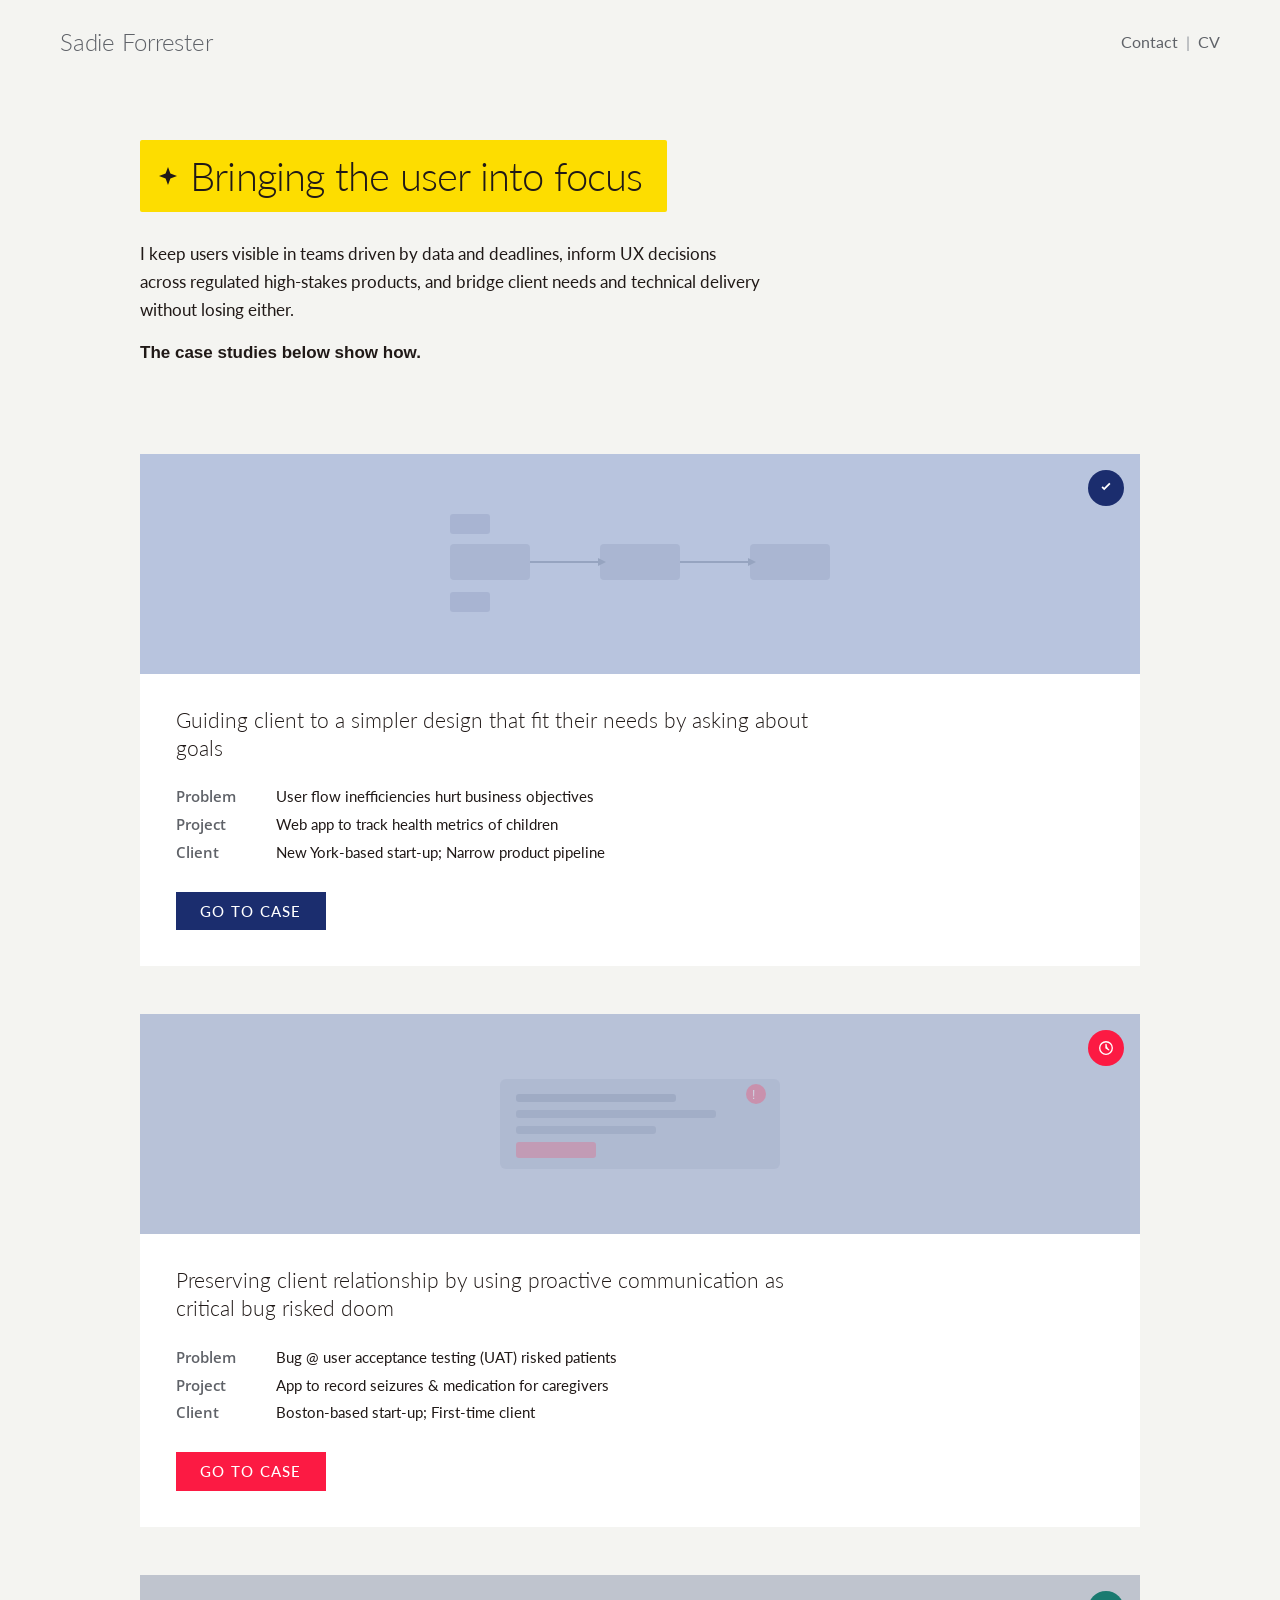
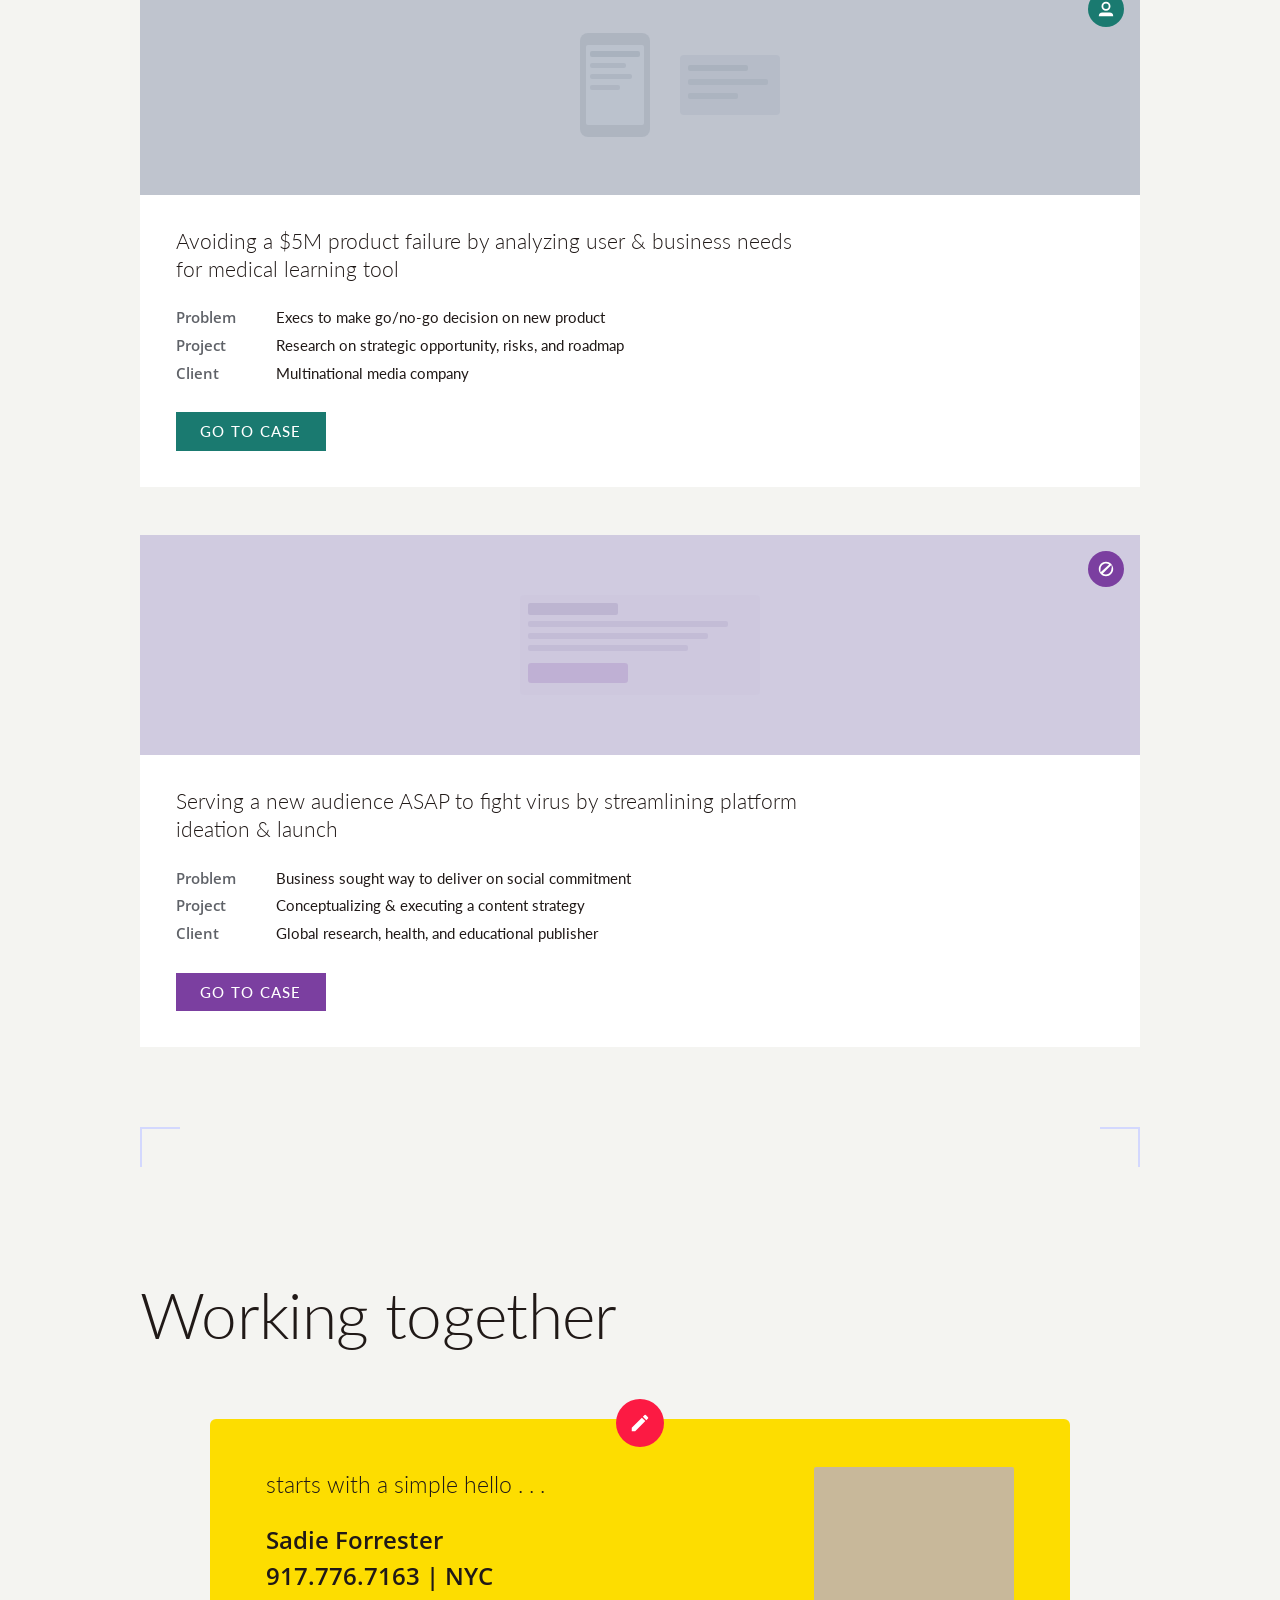
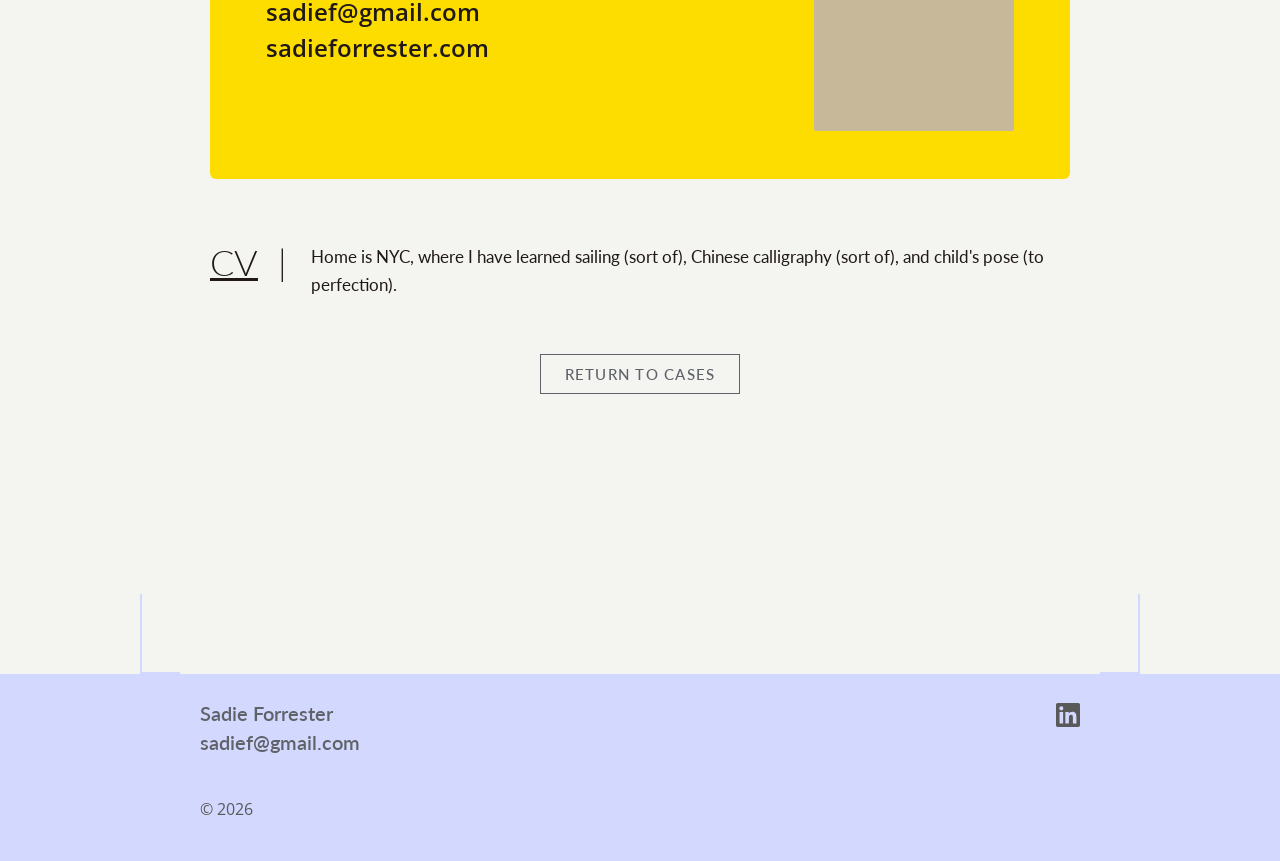
==== commit fb111012: "Add files via upload" ====
--- a/index.html
+++ b/index.html
@@ -20,7 +20,12 @@
 
   <!-- ── Hero ─────────────────────────────────────── -->
   <section class="hero">
-    <h1>Bringing the user into focus</h1>
+    <div class="hero-tag">
+      <svg class="hero-tag__star" width="20" height="20" viewBox="0 0 20 20" fill="none" aria-hidden="true">
+        <path d="M10 1L12.4 7.6L19 10L12.4 12.4L10 19L7.6 12.4L1 10L7.6 7.6Z" fill="#201917"/>
+      </svg>
+      <h1>Bringing the user into focus</h1>
+    </div>
     <p class="hero-body">I keep users visible in teams driven by data and deadlines, inform UX decisions across regulated high-stakes products, and bridge client needs and technical delivery without losing either.</p>
     <p class="hero-sub">The case studies below show how.</p>
   </section>
@@ -32,7 +37,7 @@
     <article class="case-card card--praxis">
       <div class="case-card__visual">
         <div class="case-card__badge">
-          <svg viewBox="0 0 20 20"><path d="M8 12.5l-3-3 1.4-1.4L8 9.7l5.6-5.6L15 5.5z"/></svg>
+          <svg width="18" height="18" viewBox="0 0 20 20"><path d="M8 12.5l-3-3 1.4-1.4L8 9.7l5.6-5.6L15 5.5z" fill="#fff"/></svg>
         </div>
         <!-- Abstract flow diagram placeholder -->
         <svg class="visual-flow" viewBox="0 0 400 120" fill="none" xmlns="http://www.w3.org/2000/svg">
@@ -65,7 +70,7 @@
     <article class="case-card card--neuro">
       <div class="case-card__visual">
         <div class="case-card__badge">
-          <svg viewBox="0 0 20 20"><circle cx="10" cy="10" r="7" stroke="#fff" stroke-width="1.5" fill="none"/><path d="M10 6v4l3 2" stroke="#fff" stroke-width="1.5" stroke-linecap="round"/></svg>
+          <svg width="18" height="18" viewBox="0 0 20 20"><circle cx="10" cy="10" r="7" stroke="#fff" stroke-width="1.5" fill="none"/><path d="M10 6v4l3 2" stroke="#fff" stroke-width="1.5" stroke-linecap="round"/></svg>
         </div>
         <!-- Abstract email / bug placeholder -->
         <svg class="visual-flow" viewBox="0 0 400 120" fill="none" xmlns="http://www.w3.org/2000/svg">
@@ -96,7 +101,7 @@
     <article class="case-card card--medical">
       <div class="case-card__visual">
         <div class="case-card__badge">
-          <svg viewBox="0 0 20 20"><path d="M10 2a5 5 0 100 10A5 5 0 0010 2zm0 2a3 3 0 110 6 3 3 0 010-6zM6 14a4 4 0 00-4 4h16a4 4 0 00-4-4H6z" fill="#fff"/></svg>
+          <svg width="18" height="18" viewBox="0 0 20 20"><path d="M10 2a5 5 0 100 10A5 5 0 0010 2zm0 2a3 3 0 110 6 3 3 0 010-6zM6 14a4 4 0 00-4 4h16a4 4 0 00-4-4H6z" fill="#fff"/></svg>
         </div>
         <!-- Abstract phone + content placeholder -->
         <svg class="visual-flow" viewBox="0 0 400 120" fill="none" xmlns="http://www.w3.org/2000/svg">
@@ -130,7 +135,7 @@
     <article class="case-card card--springer">
       <div class="case-card__visual">
         <div class="case-card__badge">
-          <svg viewBox="0 0 20 20"><path d="M10 2C5.58 2 2 5.58 2 10s3.58 8 8 8 8-3.58 8-8-3.58-8-8-8zm0 2c1.3 0 2.5.38 3.5 1.03L4.03 13.5A5.96 5.96 0 014 10c0-3.31 2.69-6 6-6zm0 12a5.96 5.96 0 01-3.5-1.03l9.47-9.47A5.96 5.96 0 0116 10c0 3.31-2.69 6-6 6z" fill="#fff"/></svg>
+          <svg width="18" height="18" viewBox="0 0 20 20"><path d="M10 2C5.58 2 2 5.58 2 10s3.58 8 8 8 8-3.58 8-8-3.58-8-8-8zm0 2c1.3 0 2.5.38 3.5 1.03L4.03 13.5A5.96 5.96 0 014 10c0-3.31 2.69-6 6-6zm0 12a5.96 5.96 0 01-3.5-1.03l9.47-9.47A5.96 5.96 0 0116 10c0 3.31-2.69 6-6 6z" fill="#fff"/></svg>
         </div>
         <!-- Springer Nature mobile placeholder -->
         <svg class="visual-flow" viewBox="0 0 400 120" fill="none" xmlns="http://www.w3.org/2000/svg">
--- a/styles.css
+++ b/styles.css
@@ -47,8 +47,6 @@
   justify-content: space-between;
   align-items: center;
   padding: 24px var(--pad-x);
-  max-width: 1500px;
-  margin: 0 auto;
 }
 .nav-logo {
   font-family: 'Lato', sans-serif;
@@ -158,13 +156,26 @@
   margin: 0 auto;
   padding: 56px var(--pad-x) 40px;
 }
-.hero h1 {
-  font-weight: 300;
-  font-size: 4rem;
+
+/* Yellow tag heading */
+.hero-tag {
+  display: inline-flex;
+  align-items: center;
+  gap: 12px;
+  background: var(--yellow);
+  padding: 12px 24px 12px 18px;
+  border-radius: 2px;
+  margin-bottom: 28px;
+}
+.hero-tag__star { flex-shrink: 0; }
+.hero-tag h1 {
+  font-family: 'Lato', sans-serif;
+  font-weight: 300;
+  font-size: 2.5rem;
   line-height: 1.2;
   letter-spacing: -0.02em;
-  margin-bottom: 24px;
-  color: var(--text);
+  color: var(--text);
+  margin: 0;
 }
 .hero-body {
   font-size: 1.0625rem;
@@ -174,8 +185,9 @@
 }
 .hero-sub {
   font-size: 1.0625rem;
-  color: var(--muted);
-  margin-top: 12px;
+  font-weight: 700;
+  color: var(--text);
+  margin-top: 16px;
 }
 
 /* Case cards list */
@@ -708,7 +720,7 @@
 /* ─── ════ RESPONSIVE ════ ────────────────────────── */
 @media (max-width: 1024px) {
   :root { --pad-x: 40px; }
-  .hero h1 { font-size: 3rem; }
+  .hero-tag h1 { font-size: 2rem; }
   .wt-title { font-size: 3rem; }
   .footer-inner { padding: 0 80px; }
   .case-step { grid-template-columns: 200px 1fr; gap: 32px; }
@@ -724,7 +736,8 @@
 
   /* Hero */
   .hero { padding-top: 40px; }
-  .hero h1 { font-size: 2.25rem; }
+  .hero-tag h1 { font-size: 1.75rem; }
+  .hero-tag { padding: 10px 18px 10px 14px; }
 
   /* Case cards */
   .case-card { grid-template-rows: 180px 1fr; }
@@ -758,7 +771,8 @@
 }
 
 @media (max-width: 480px) {
-  .hero h1 { font-size: 1.875rem; }
+  .hero-tag h1 { font-size: 1.375rem; }
+  .hero-tag { padding: 8px 14px 8px 12px; gap: 8px; }
   .wt-title { font-size: 2rem; }
   .case-page-title { font-size: 1.25rem; }
   .case-problem__heading { font-size: 1.25rem; }
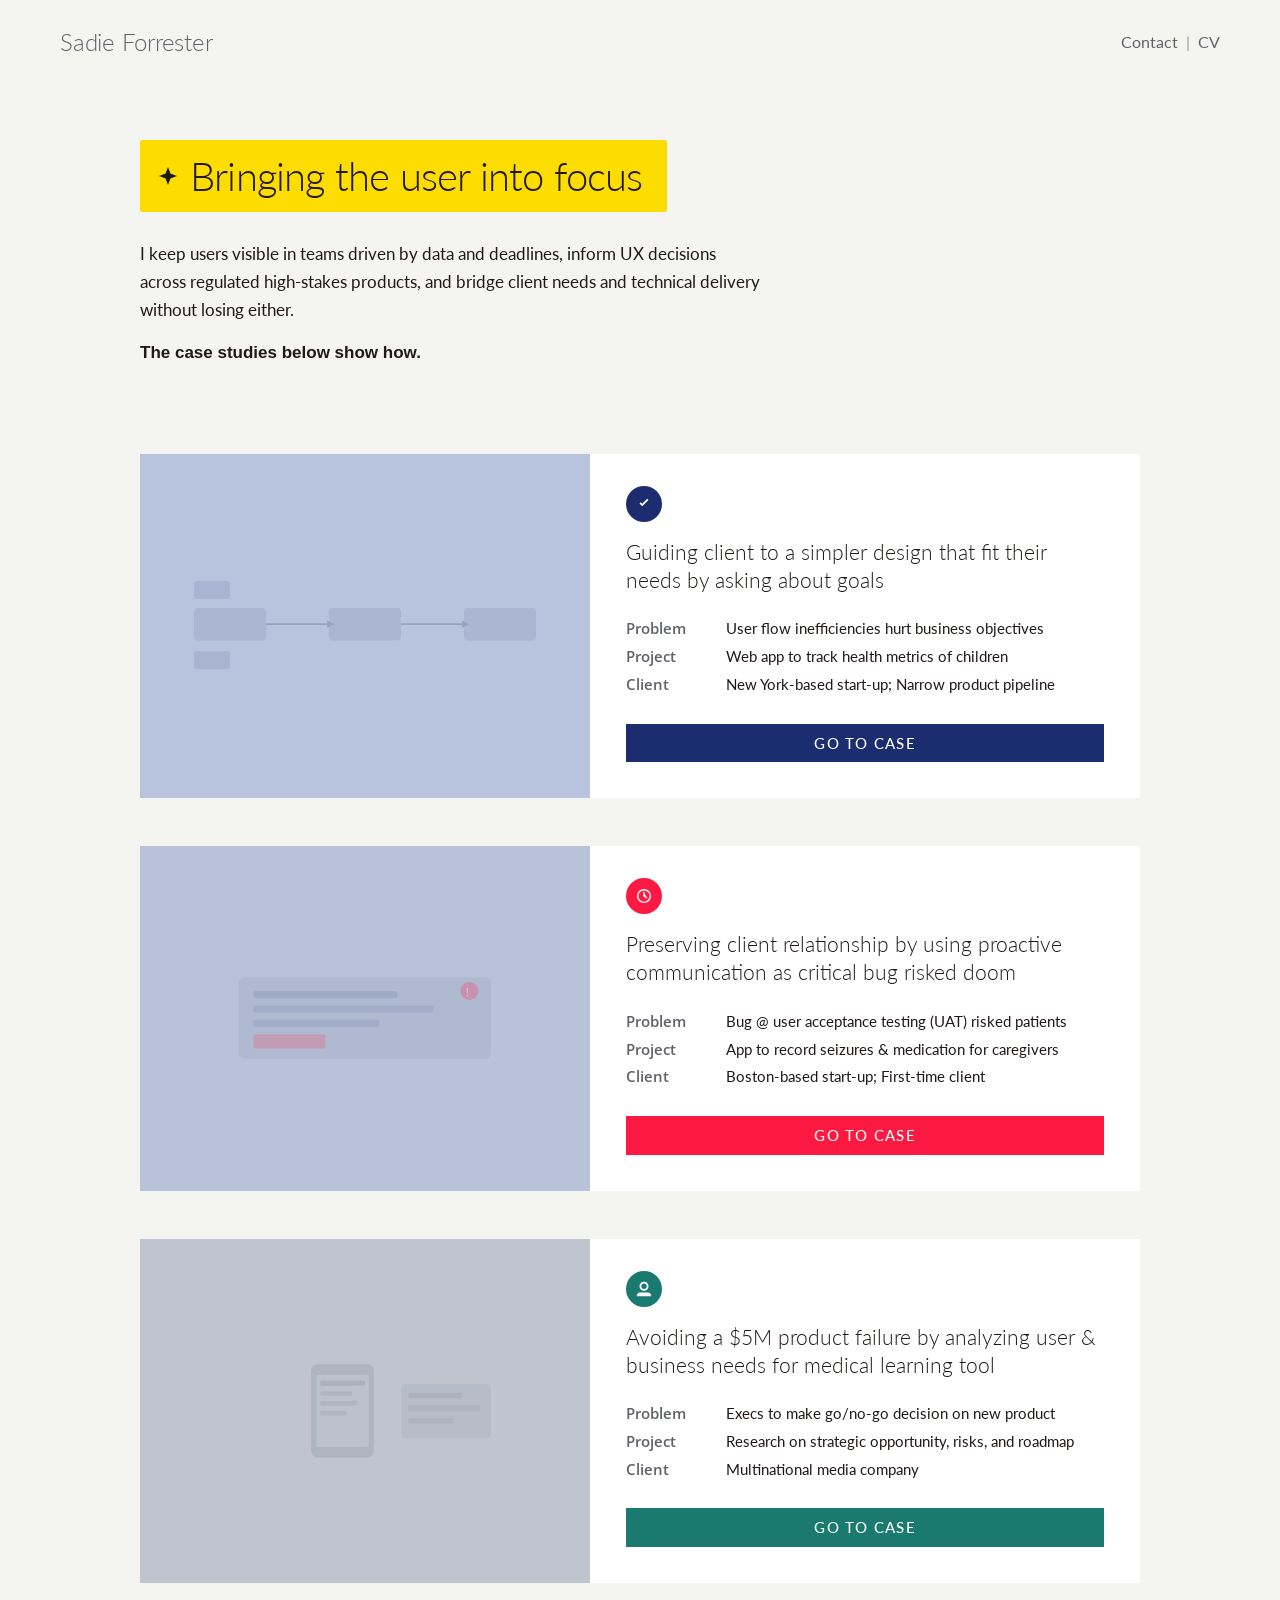
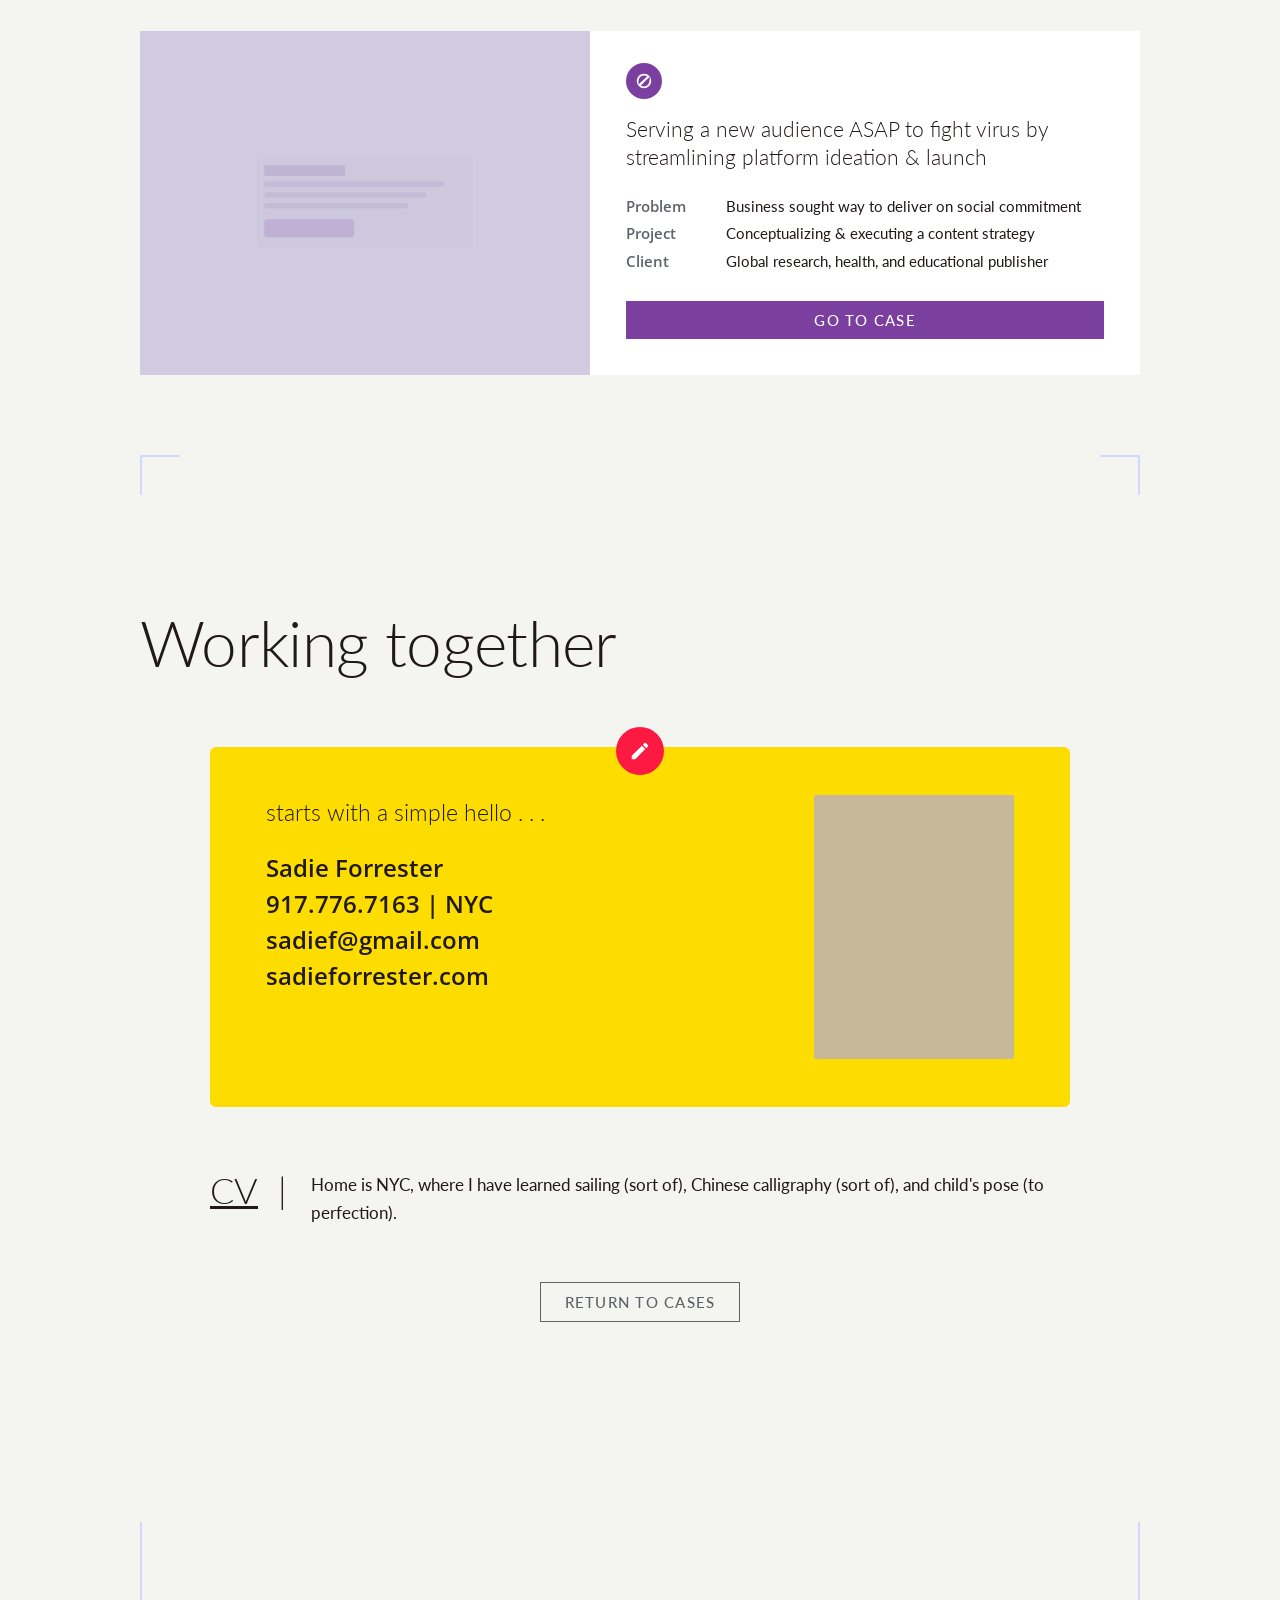
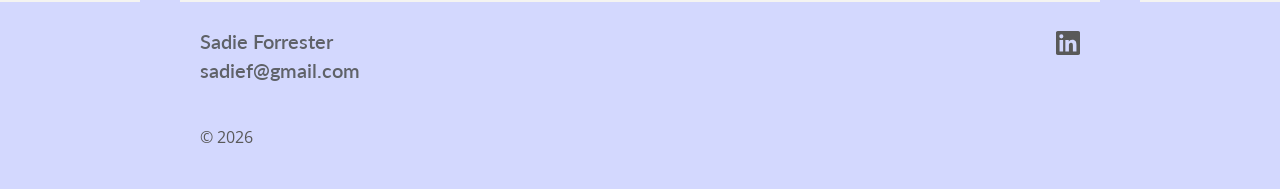
==== commit 4253ee46: "Add files via upload" ====
--- a/index.html
+++ b/index.html
@@ -36,15 +36,11 @@
     <!-- Case 1: PRAXIS -->
     <article class="case-card card--praxis">
       <div class="case-card__visual">
-        <div class="case-card__badge">
-          <svg width="18" height="18" viewBox="0 0 20 20"><path d="M8 12.5l-3-3 1.4-1.4L8 9.7l5.6-5.6L15 5.5z" fill="#fff"/></svg>
-        </div>
-        <!-- Abstract flow diagram placeholder -->
         <svg class="visual-flow" viewBox="0 0 400 120" fill="none" xmlns="http://www.w3.org/2000/svg">
           <rect x="10" y="40" width="80" height="36" rx="4" fill="#8090B0" opacity=".7"/>
           <rect x="160" y="40" width="80" height="36" rx="4" fill="#8090B0" opacity=".7"/>
           <rect x="310" y="40" width="80" height="36" rx="4" fill="#8090B0" opacity=".7"/>
-          <line x1="90" y1="58" x2="160" y2="58" stroke="#5A6A8A" stroke-width="2" marker-end="url(#arr)"/>
+          <line x1="90" y1="58" x2="160" y2="58" stroke="#5A6A8A" stroke-width="2"/>
           <line x1="240" y1="58" x2="310" y2="58" stroke="#5A6A8A" stroke-width="2"/>
           <polygon points="308,54 316,58 308,62" fill="#5A6A8A"/>
           <polygon points="158,54 166,58 158,62" fill="#5A6A8A"/>
@@ -53,6 +49,9 @@
         </svg>
       </div>
       <div class="case-card__body">
+        <div class="case-card__badge">
+          <svg width="18" height="18" viewBox="0 0 20 20"><path d="M8 12.5l-3-3 1.4-1.4L8 9.7l5.6-5.6L15 5.5z" fill="#fff"/></svg>
+        </div>
         <h2 class="case-card__title">Guiding client to a simpler design that fit their needs by asking about goals</h2>
         <dl class="case-card__meta">
           <dt class="case-card__label">Problem</dt>
@@ -69,10 +68,6 @@
     <!-- Case 2: NEUROGENE -->
     <article class="case-card card--neuro">
       <div class="case-card__visual">
-        <div class="case-card__badge">
-          <svg width="18" height="18" viewBox="0 0 20 20"><circle cx="10" cy="10" r="7" stroke="#fff" stroke-width="1.5" fill="none"/><path d="M10 6v4l3 2" stroke="#fff" stroke-width="1.5" stroke-linecap="round"/></svg>
-        </div>
-        <!-- Abstract email / bug placeholder -->
         <svg class="visual-flow" viewBox="0 0 400 120" fill="none" xmlns="http://www.w3.org/2000/svg">
           <rect x="60" y="15" width="280" height="90" rx="6" fill="#8090B0" opacity=".45"/>
           <rect x="76" y="30" width="160" height="8" rx="3" fill="#607090" opacity=".7"/>
@@ -84,6 +79,9 @@
         </svg>
       </div>
       <div class="case-card__body">
+        <div class="case-card__badge">
+          <svg width="18" height="18" viewBox="0 0 20 20"><circle cx="10" cy="10" r="7" stroke="#fff" stroke-width="1.5" fill="none"/><path d="M10 6v4l3 2" stroke="#fff" stroke-width="1.5" stroke-linecap="round"/></svg>
+        </div>
         <h2 class="case-card__title">Preserving client relationship by using proactive communication as critical bug risked doom</h2>
         <dl class="case-card__meta">
           <dt class="case-card__label">Problem</dt>
@@ -100,10 +98,6 @@
     <!-- Case 3: Medical learning tool -->
     <article class="case-card card--medical">
       <div class="case-card__visual">
-        <div class="case-card__badge">
-          <svg width="18" height="18" viewBox="0 0 20 20"><path d="M10 2a5 5 0 100 10A5 5 0 0010 2zm0 2a3 3 0 110 6 3 3 0 010-6zM6 14a4 4 0 00-4 4h16a4 4 0 00-4-4H6z" fill="#fff"/></svg>
-        </div>
-        <!-- Abstract phone + content placeholder -->
         <svg class="visual-flow" viewBox="0 0 400 120" fill="none" xmlns="http://www.w3.org/2000/svg">
           <rect x="140" y="8" width="70" height="104" rx="8" fill="#708090" opacity=".6"/>
           <rect x="146" y="20" width="58" height="80" rx="2" fill="#BFC8D8" opacity=".8"/>
@@ -118,6 +112,9 @@
         </svg>
       </div>
       <div class="case-card__body">
+        <div class="case-card__badge">
+          <svg width="18" height="18" viewBox="0 0 20 20"><path d="M10 2a5 5 0 100 10A5 5 0 0010 2zm0 2a3 3 0 110 6 3 3 0 010-6zM6 14a4 4 0 00-4 4h16a4 4 0 00-4-4H6z" fill="#fff"/></svg>
+        </div>
         <h2 class="case-card__title">Avoiding a $5M product failure by analyzing user &amp; business needs for medical learning tool</h2>
         <dl class="case-card__meta">
           <dt class="case-card__label">Problem</dt>
@@ -134,10 +131,6 @@
     <!-- Case 4: Springer Nature -->
     <article class="case-card card--springer">
       <div class="case-card__visual">
-        <div class="case-card__badge">
-          <svg width="18" height="18" viewBox="0 0 20 20"><path d="M10 2C5.58 2 2 5.58 2 10s3.58 8 8 8 8-3.58 8-8-3.58-8-8-8zm0 2c1.3 0 2.5.38 3.5 1.03L4.03 13.5A5.96 5.96 0 014 10c0-3.31 2.69-6 6-6zm0 12a5.96 5.96 0 01-3.5-1.03l9.47-9.47A5.96 5.96 0 0116 10c0 3.31-2.69 6-6 6z" fill="#fff"/></svg>
-        </div>
-        <!-- Springer Nature mobile placeholder -->
         <svg class="visual-flow" viewBox="0 0 400 120" fill="none" xmlns="http://www.w3.org/2000/svg">
           <rect x="80" y="10" width="240" height="100" rx="4" fill="#C8C0DC" opacity=".5"/>
           <rect x="88" y="18" width="90" height="12" rx="2" fill="#9080B0" opacity=".8"/>
@@ -148,6 +141,9 @@
         </svg>
       </div>
       <div class="case-card__body">
+        <div class="case-card__badge">
+          <svg width="18" height="18" viewBox="0 0 20 20"><path d="M10 2C5.58 2 2 5.58 2 10s3.58 8 8 8 8-3.58 8-8-3.58-8-8-8zm0 2c1.3 0 2.5.38 3.5 1.03L4.03 13.5A5.96 5.96 0 014 10c0-3.31 2.69-6 6-6zm0 12a5.96 5.96 0 01-3.5-1.03l9.47-9.47A5.96 5.96 0 0116 10c0 3.31-2.69 6-6 6z" fill="#fff"/></svg>
+        </div>
         <h2 class="case-card__title">Serving a new audience ASAP to fight virus by streamlining platform ideation &amp; launch</h2>
         <dl class="case-card__meta">
           <dt class="case-card__label">Problem</dt>
--- a/styles.css
+++ b/styles.css
@@ -204,23 +204,15 @@
 .case-card {
   background: #fff;
   display: grid;
-  grid-template-rows: 220px 1fr;
+  grid-template-columns: 45% 55%;
+  min-height: 300px;
 }
 .case-card__visual {
   background: var(--card-bg);
-  position: relative;
   overflow: hidden;
   display: flex;
   align-items: center;
   justify-content: center;
-}
-.case-card__visual-inner {
-  width: 100%;
-  height: 100%;
-  display: flex;
-  align-items: center;
-  justify-content: center;
-  opacity: 0.7;
 }
 
 /* Per-card colour tints */
@@ -229,17 +221,16 @@
 .card--medical  .case-card__visual { background: #BFC4CE; }
 .card--springer .case-card__visual { background: #D0CBE0; }
 
-/* Badge icon in top-right of card visual */
+/* Badge icon at top of text column */
 .case-card__badge {
-  position: absolute;
-  top: 16px;
-  right: 16px;
   width: 36px;
   height: 36px;
   border-radius: 50%;
   display: flex;
   align-items: center;
   justify-content: center;
+  margin-bottom: 16px;
+  flex-shrink: 0;
 }
 .card--praxis   .case-card__badge { background: var(--navy); }
 .card--neuro    .case-card__badge { background: var(--red); }
@@ -250,6 +241,8 @@
 /* Card body */
 .case-card__body {
   padding: 32px 36px 36px;
+  display: flex;
+  flex-direction: column;
 }
 .case-card__title {
   font-family: 'Lato', sans-serif;
@@ -740,7 +733,8 @@
   .hero-tag { padding: 10px 18px 10px 14px; }
 
   /* Case cards */
-  .case-card { grid-template-rows: 180px 1fr; }
+  .case-card { grid-template-columns: 1fr; }
+  .case-card__visual { min-height: 200px; }
   .case-card__body { padding: 24px; }
   .case-card__title { font-size: 1.125rem; }
 
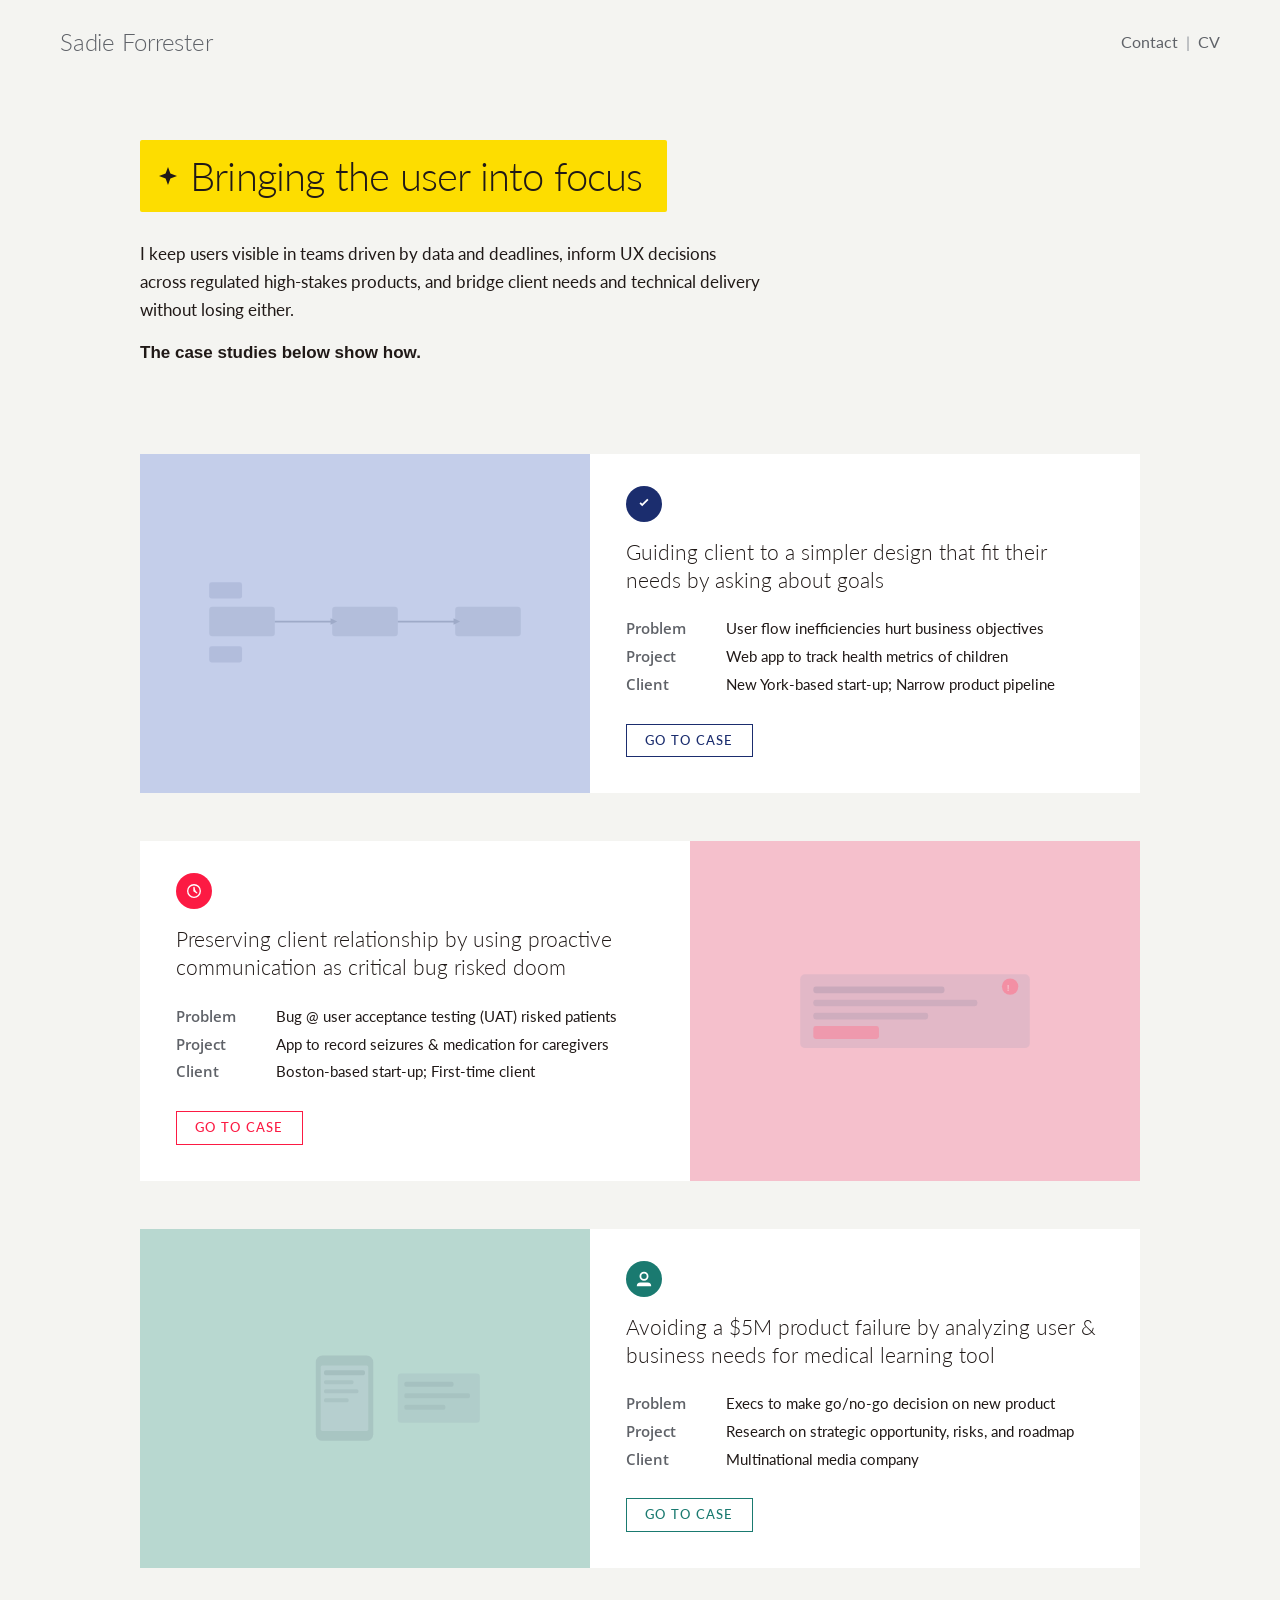
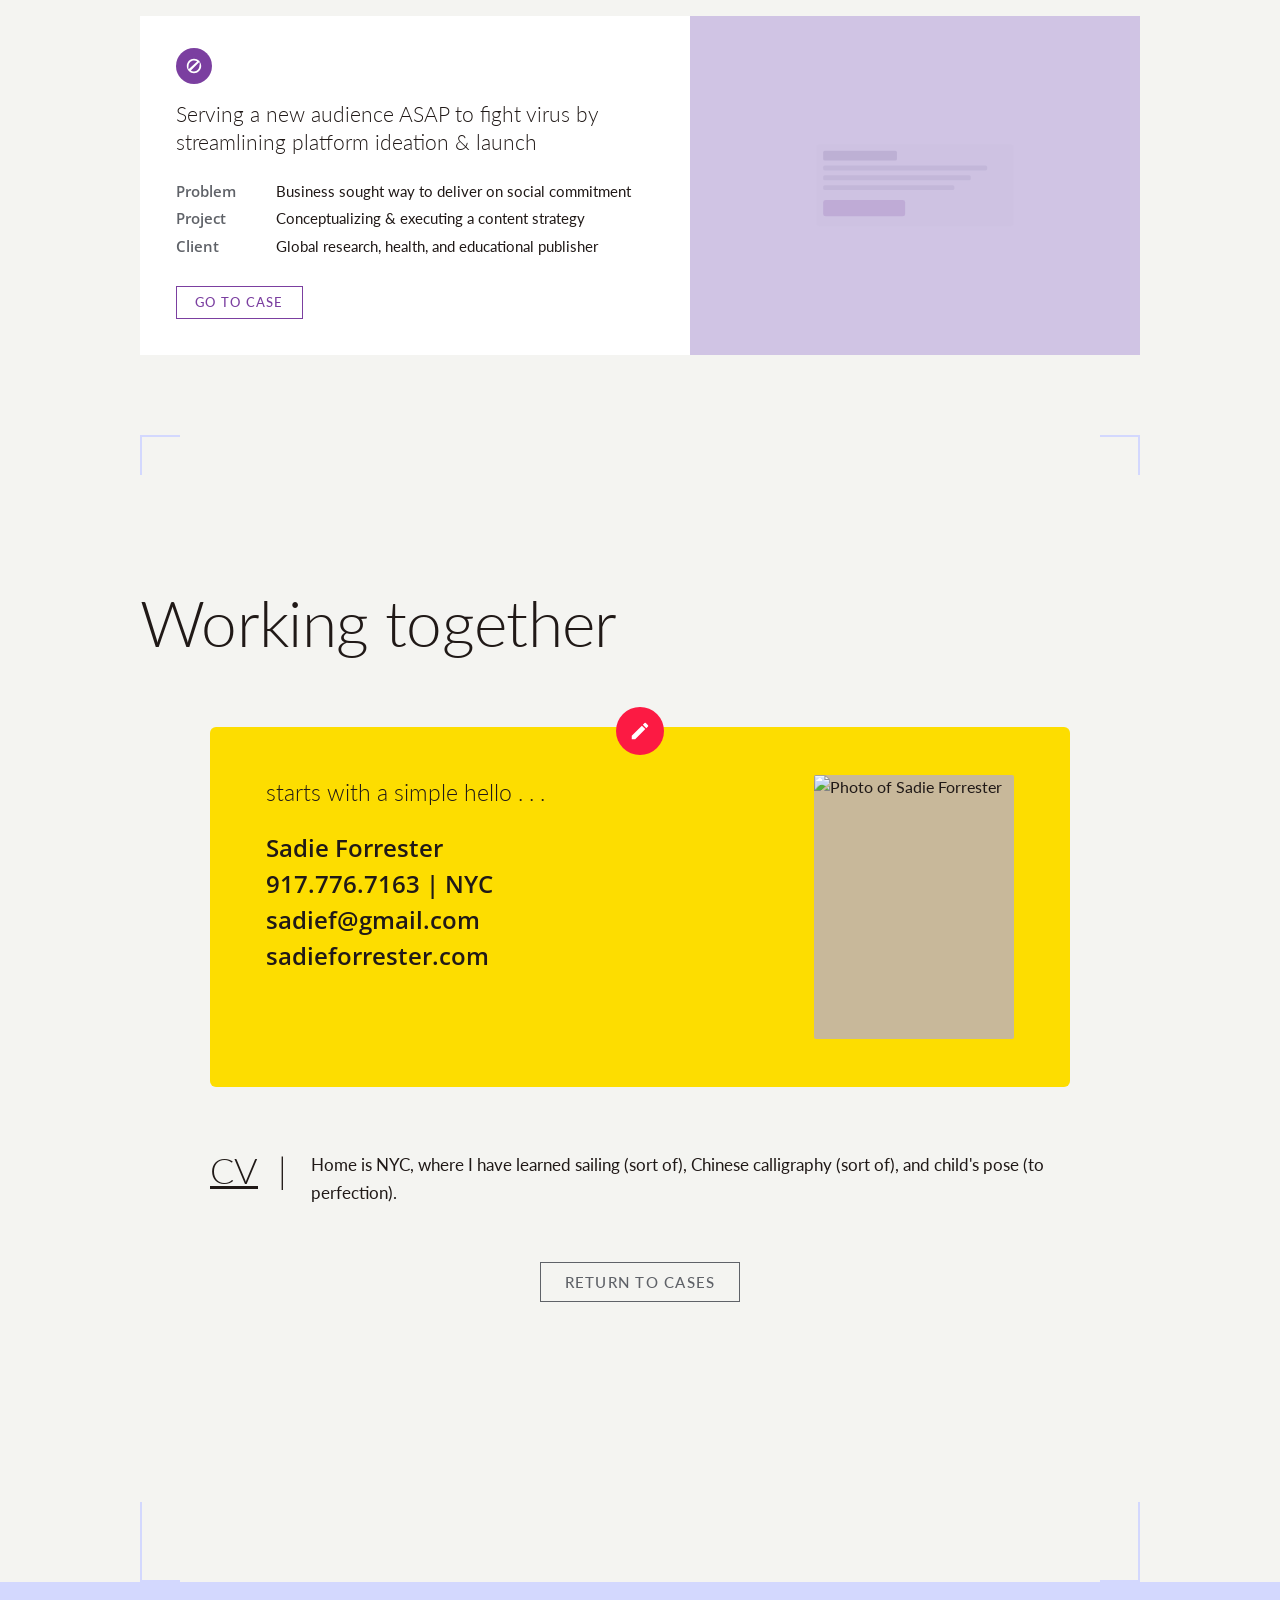
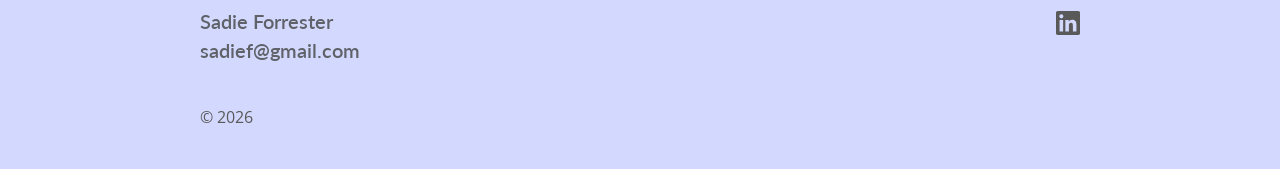
==== commit dcd98084: "Add files via upload" ====
--- a/index.html
+++ b/index.html
@@ -66,7 +66,7 @@
     </article>
 
     <!-- Case 2: NEUROGENE -->
-    <article class="case-card card--neuro">
+    <article class="case-card card--neuro card--reverse">
       <div class="case-card__visual">
         <svg class="visual-flow" viewBox="0 0 400 120" fill="none" xmlns="http://www.w3.org/2000/svg">
           <rect x="60" y="15" width="280" height="90" rx="6" fill="#8090B0" opacity=".45"/>
@@ -129,7 +129,7 @@
     </article>
 
     <!-- Case 4: Springer Nature -->
-    <article class="case-card card--springer">
+    <article class="case-card card--springer card--reverse">
       <div class="case-card__visual">
         <svg class="visual-flow" viewBox="0 0 400 120" fill="none" xmlns="http://www.w3.org/2000/svg">
           <rect x="80" y="10" width="240" height="100" rx="4" fill="#C8C0DC" opacity=".5"/>
@@ -183,7 +183,7 @@
             <p><a href="https://sadieforrester.com" target="_blank" rel="noopener">sadieforrester.com</a></p>
           </div>
         </div>
-        <div class="wt-card__photo" aria-label="Photo of Sadie Forrester"></div>
+        <img class="wt-card__photo" src="https://www.sadieforrester.com/_assets/v11/fab52bb9762244f91d9aa449dc17999be1bf13ee.png" alt="Photo of Sadie Forrester">
       </div>
     </div>
 
--- a/styles.css
+++ b/styles.css
@@ -148,6 +148,18 @@
 .btn-teal  { background: var(--teal);  color: #fff; }
 .btn-mauve { background: var(--mauve); color: #fff; }
 
+/* GO TO CASE buttons — small outlined, not full-width */
+.case-card__body .btn {
+  align-self: flex-start;
+  background: transparent;
+  padding: 6px 18px;
+  font-size: 0.8125rem;
+}
+.case-card__body .btn-navy  { color: var(--navy);  border: 1.5px solid var(--navy); }
+.case-card__body .btn-red   { color: var(--red);   border: 1.5px solid var(--red); }
+.case-card__body .btn-teal  { color: var(--teal);  border: 1.5px solid var(--teal); }
+.case-card__body .btn-mauve { color: var(--mauve); border: 1.5px solid var(--mauve); }
+
 /* ─── ════ HOME PAGE ════ ─────────────────────────── */
 
 /* Hero */
@@ -213,13 +225,18 @@
   display: flex;
   align-items: center;
   justify-content: center;
-}
+  padding: 20px;
+}
+
+/* Even cards: image on right */
+.card--reverse { grid-template-columns: 55% 45%; }
+.card--reverse .case-card__visual { order: 2; }
 
 /* Per-card colour tints */
-.card--praxis   .case-card__visual { background: #B8C4DE; }
-.card--neuro    .case-card__visual { background: #B8C2D8; }
-.card--medical  .case-card__visual { background: #BFC4CE; }
-.card--springer .case-card__visual { background: #D0CBE0; }
+.card--praxis   .case-card__visual { background: #C4CEEA; }
+.card--neuro    .case-card__visual { background: #F5C0CC; }
+.card--medical  .case-card__visual { background: #B8D8D0; }
+.card--springer .case-card__visual { background: #D0C4E4; }
 
 /* Badge icon at top of text column */
 .case-card__badge {
@@ -734,6 +751,7 @@
 
   /* Case cards */
   .case-card { grid-template-columns: 1fr; }
+  .card--reverse .case-card__visual { order: 0; }
   .case-card__visual { min-height: 200px; }
   .case-card__body { padding: 24px; }
   .case-card__title { font-size: 1.125rem; }
